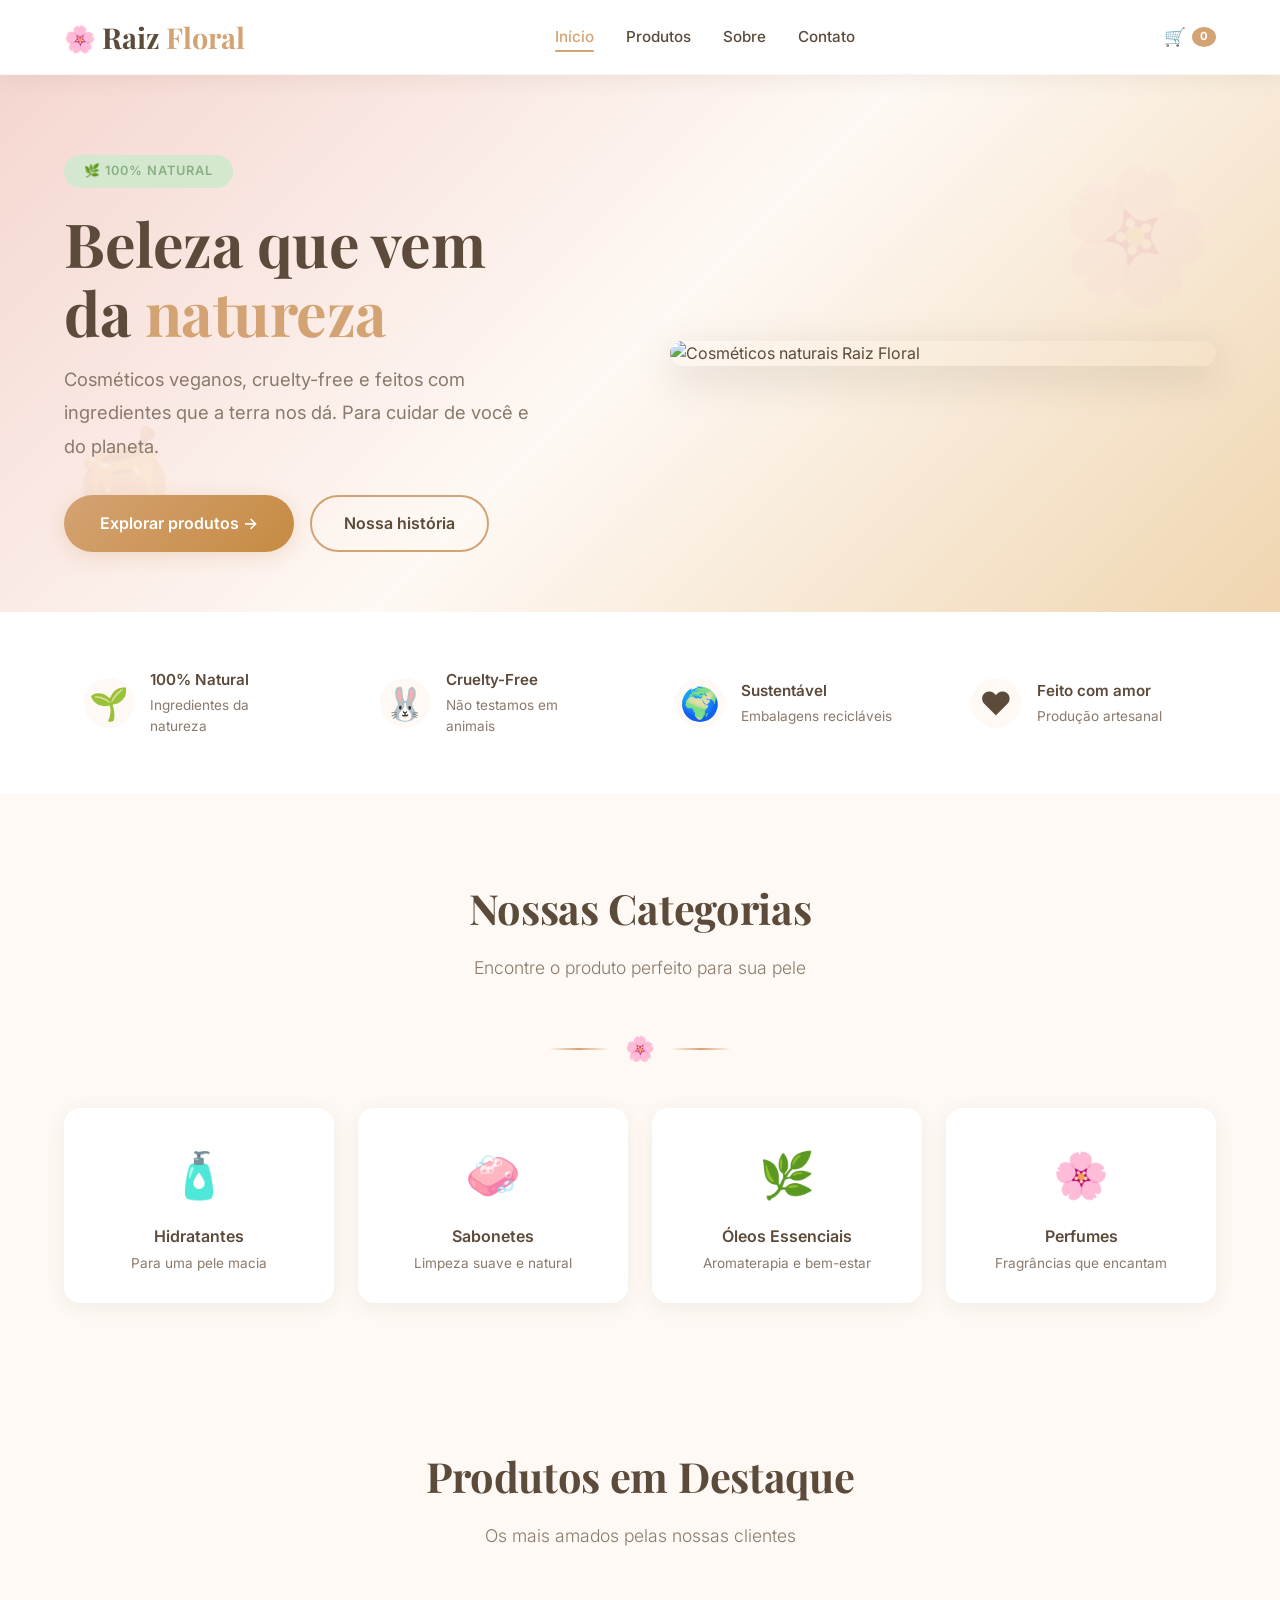
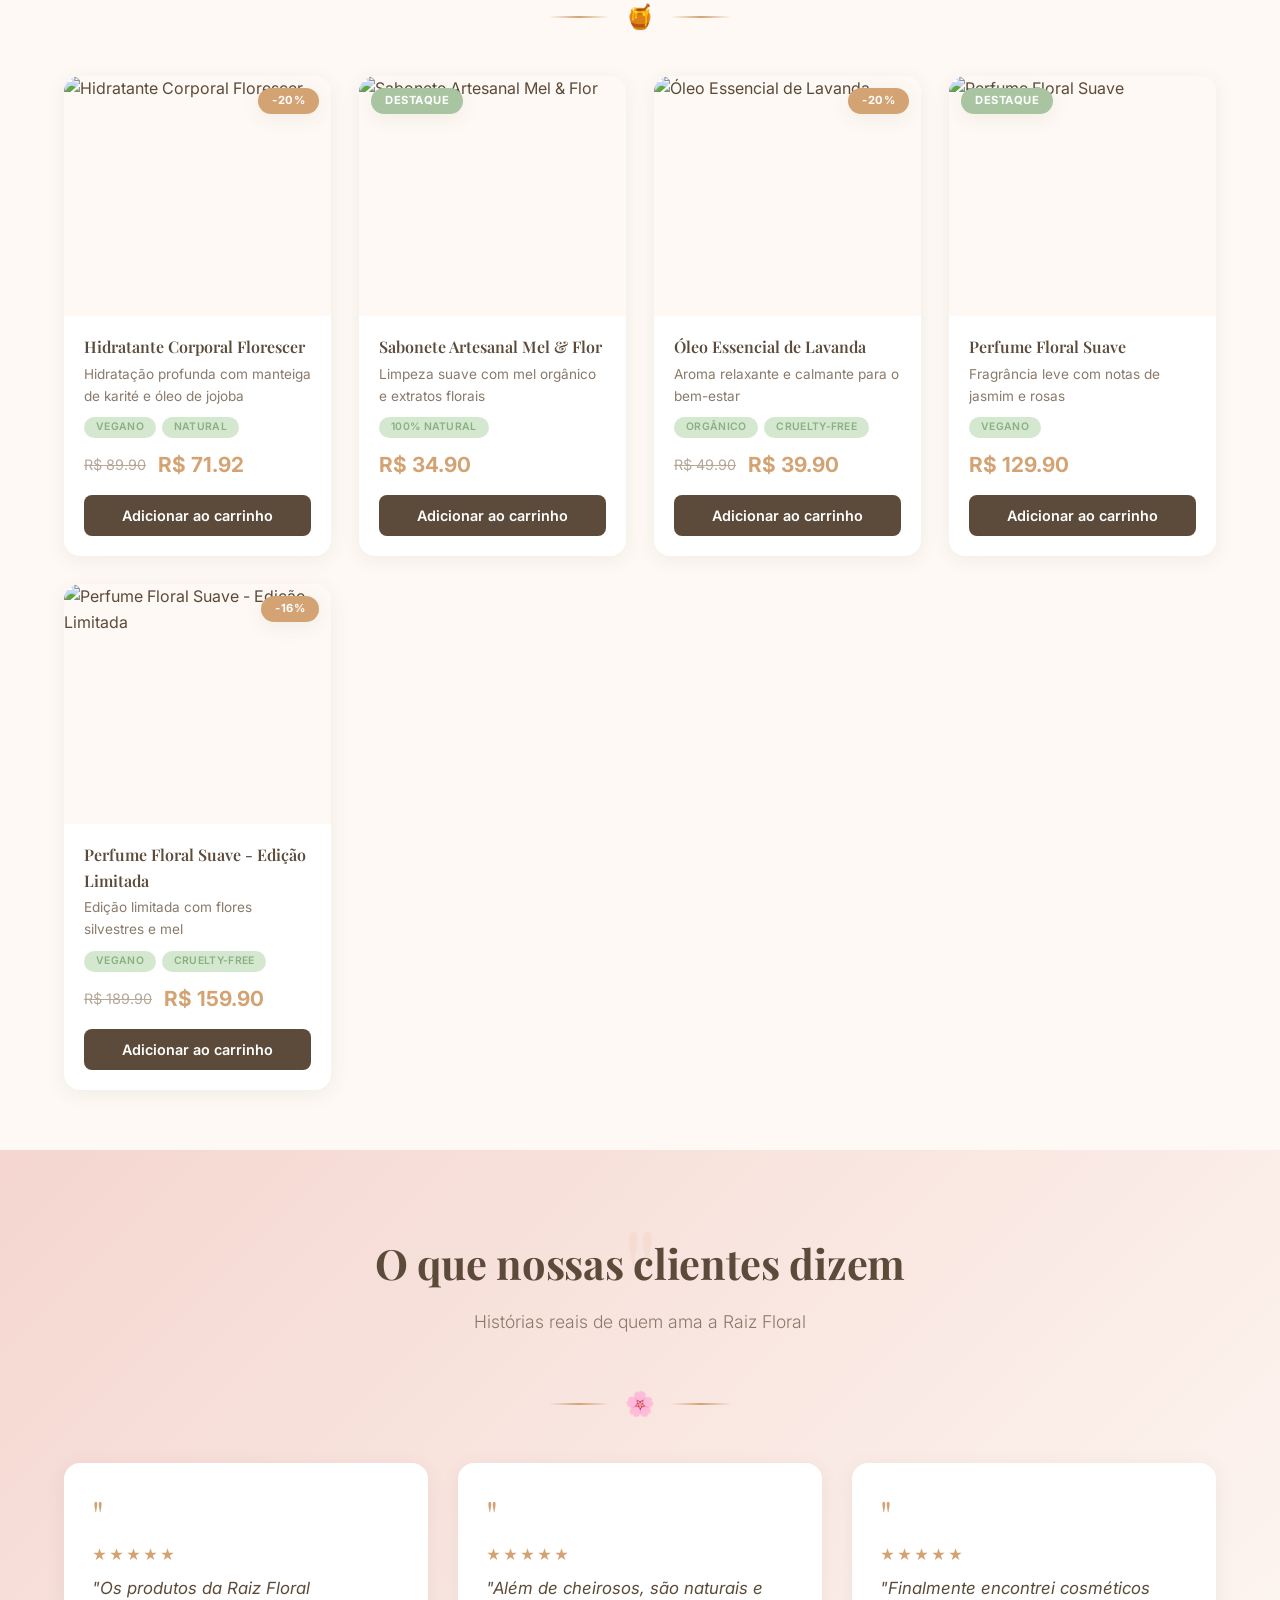
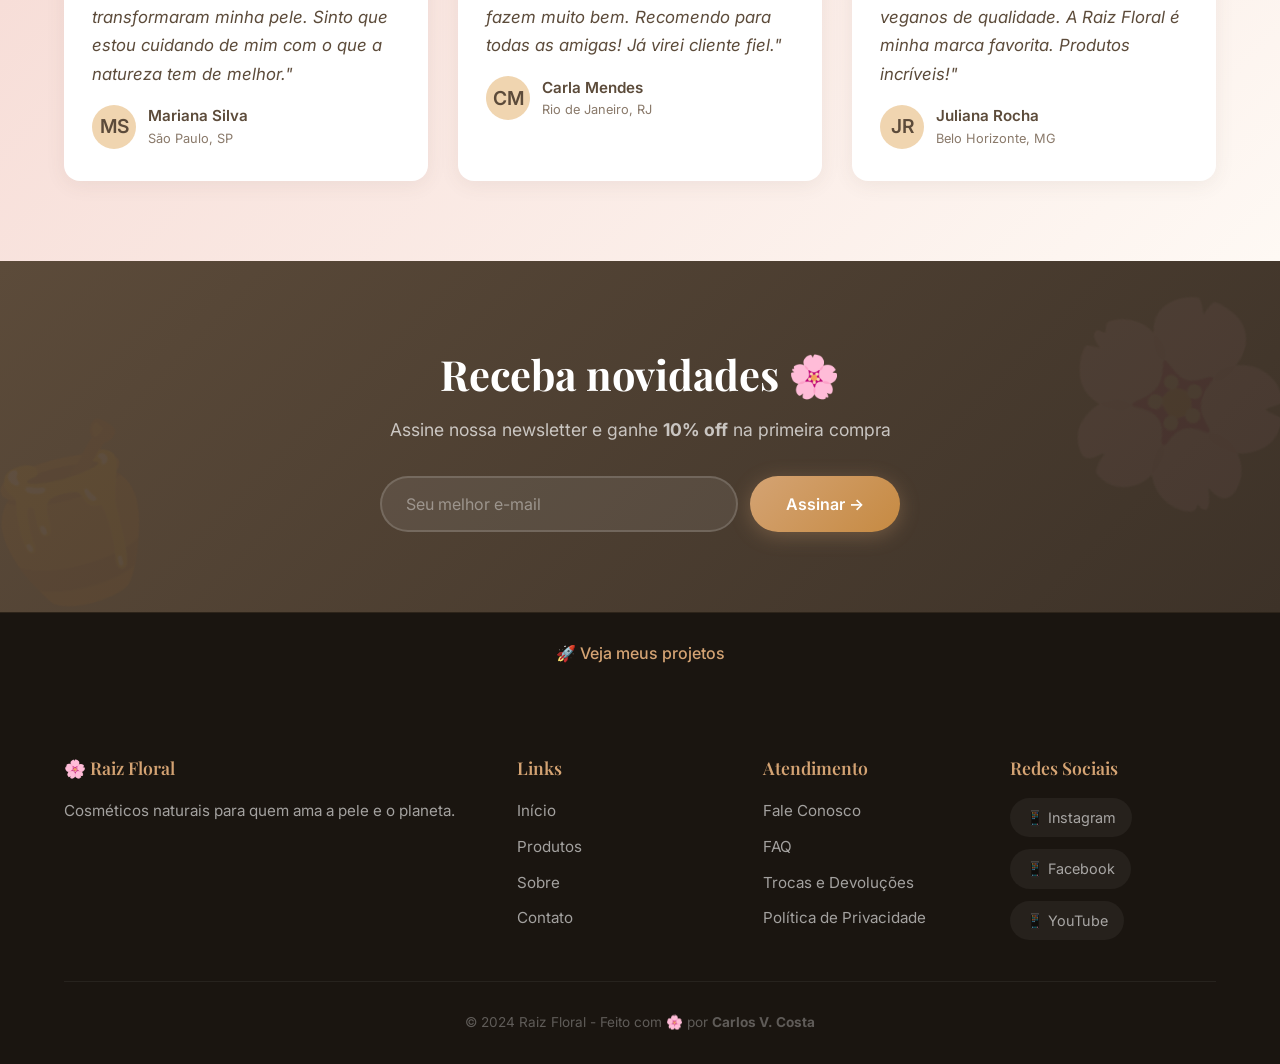
==== index.html @ a8104379 "Change product image URLs in index.html Updated image URLs for various products to point to new sour" ====
<!DOCTYPE html>
<html lang="pt-BR">
<head>
    <meta charset="UTF-8">
    <meta name="viewport" content="width=device-width, initial-scale=1.0">
    <title>Raiz Floral 🌸 | Cosméticos Naturais</title>
    
    <!-- Google Fonts -->
    <link href="https://fonts.googleapis.com/css2?family=Playfair+Display:wght@400;600;700&family=Inter:wght@300;400;500;600;700&display=swap" rel="stylesheet">
    
    <!-- CSS Principal -->
    <link rel="stylesheet" href="style.css">
</head>
<body>

    <!-- ============================================================
    CABEÇALHO
    ============================================================ -->
    <header class="cabecalho">
        <div class="container">
            <a href="index.html" class="logo">
                <span class="icone">🌸</span>
                <span class="texto-escuro">Raiz</span>
                <span class="texto">Floral</span>
            </a>

            <nav class="menu">
                <button class="menu-toggle" id="menuToggle" aria-label="Abrir menu">☰</button>
                <ul id="menuList">
                    <li><a href="index.html" class="ativo">Início</a></li>
                    <li><a href="produtos.html">Produtos</a></li>
                    <li><a href="sobre.html">Sobre</a></li>
                    <li><a href="contato.html">Contato</a></li>
                </ul>
            </nav>

            <div class="acoes-cabecalho">
                <a href="carrinho.html" class="link-carrinho">
                    🛒
                    <span class="contador-carrinho" id="contadorCarrinho">0</span>
                </a>
            </div>
        </div>
    </header>

    <!-- ============================================================
    HERO - BANNER PRINCIPAL
    ============================================================ -->
    <section class="hero">
        <div class="container">
            <div class="hero-conteudo">
                <span class="hero-tag">🌿 100% Natural</span>
                <h1>
                    Beleza que vem<br>
                    da <span class="destaque">natureza</span>
                </h1>
                <p>
                    Cosméticos veganos, cruelty-free e feitos com ingredientes
                    que a terra nos dá. Para cuidar de você e do planeta.
                </p>
                <div class="hero-botoes">
                    <a href="produtos.html" class="botao-primario">
                        Explorar produtos →
                    </a>
                    <a href="sobre.html" class="botao-secundario">
                        Nossa história
                    </a>
                </div>
            </div>
            <div class="hero-imagem">
                <img
                src="https://images.unsplash.com/photo-1602143407151-7111542de6e8?w=600&h=450&fit=crop&crop=center"
                alt="Cosméticos naturais Raiz Floral"
                loading="lazy"
                >
            </div>
        </div>
    </section>

    <!-- ============================================================
    SELOS DE QUALIDADE
    ============================================================ -->
    <section class="selos-qualidade">
        <div class="container">
            <div class="grade-selos">
                <div class="item-selo">
                    <div class="icone">🌱</div>
                    <div class="info">
                        <h4>100% Natural</h4>
                        <p>Ingredientes da natureza</p>
                    </div>
                </div>
                <div class="item-selo">
                    <div class="icone">🐰</div>
                    <div class="info">
                        <h4>Cruelty-Free</h4>
                        <p>Não testamos em animais</p>
                    </div>
                </div>
                <div class="item-selo">
                    <div class="icone">🌍</div>
                    <div class="info">
                        <h4>Sustentável</h4>
                        <p>Embalagens recicláveis</p>
                    </div>
                </div>
                <div class="item-selo">
                    <div class="icone">❤️</div>
                    <div class="info">
                        <h4>Feito com amor</h4>
                        <p>Produção artesanal</p>
                    </div>
                </div>
            </div>
        </div>
    </section>

    <!-- ============================================================
    CATEGORIAS
    ============================================================ -->
    <section class="categorias">
        <div class="container">
            <h2>Nossas Categorias</h2>
            <p class="subtitulo-secao">
                Encontre o produto perfeito para sua pele
            </p>
            <div class="linha-decorativa">
                <span class="flor">🌸</span>
            </div>

            <div class="grade-categorias">
                <div class="card-categoria">
                    <span class="icone">🧴</span>
                    <h3>Hidratantes</h3>
                    <p>Para uma pele macia</p>
                </div>
                <div class="card-categoria">
                    <span class="icone">🧼</span>
                    <h3>Sabonetes</h3>
                    <p>Limpeza suave e natural</p>
                </div>
                <div class="card-categoria">
                    <span class="icone">🌿</span>
                    <h3>Óleos Essenciais</h3>
                    <p>Aromaterapia e bem-estar</p>
                </div>
                <div class="card-categoria">
                    <span class="icone">🌸</span>
                    <h3>Perfumes</h3>
                    <p>Fragrâncias que encantam</p>
                </div>
            </div>
        </div>
    </section>

    <!-- ============================================================
    PRODUTOS EM DESTAQUE
    ============================================================ -->
    <section class="destaques">
        <div class="container">
            <h2>Produtos em Destaque</h2>
            <p class="subtitulo-secao">
                Os mais amados pelas nossas clientes
            </p>
            <div class="linha-decorativa">
                <span class="flor">🍯</span>
            </div>

            <div class="grade-produtos" id="produtosDestaque">
                <!-- Produtos serão inseridos pelo JavaScript -->
            </div>
        </div>
    </section>

    <!-- ============================================================
    DEPOIMENTOS
    ============================================================ -->
    <section class="depoimentos">
        <div class="container">
            <h2>O que nossas clientes dizem</h2>
            <p class="subtitulo-secao">
                Histórias reais de quem ama a Raiz Floral
            </p>
            <div class="linha-decorativa">
                <span class="flor">🌸</span>
            </div>

            <div class="grade-depoimentos">
                <div class="card-depoimento">
                    <span class="aspas">"</span>
                    <div class="estrelas">★★★★★</div>
                    <p>
                        "Os produtos da Raiz Floral transformaram minha pele.
                        Sinto que estou cuidando de mim com o que a natureza
                        tem de melhor."
                    </p>
                    <div class="cliente">
                        <div class="avatar">MS</div>
                        <div>
                            <div class="nome">Mariana Silva</div>
                            <div class="cidade">São Paulo, SP</div>
                        </div>
                    </div>
                </div>

                <div class="card-depoimento">
                    <span class="aspas">"</span>
                    <div class="estrelas">★★★★★</div>
                    <p>
                        "Além de cheirosos, são naturais e fazem muito bem.
                        Recomendo para todas as amigas! Já virei cliente fiel."
                    </p>
                    <div class="cliente">
                        <div class="avatar">CM</div>
                        <div>
                            <div class="nome">Carla Mendes</div>
                            <div class="cidade">Rio de Janeiro, RJ</div>
                        </div>
                    </div>
                </div>

                <div class="card-depoimento">
                    <span class="aspas">"</span>
                    <div class="estrelas">★★★★★</div>
                    <p>
                        "Finalmente encontrei cosméticos veganos de qualidade.
                        A Raiz Floral é minha marca favorita. Produtos incríveis!"
                    </p>
                    <div class="cliente">
                        <div class="avatar">JR</div>
                        <div>
                            <div class="nome">Juliana Rocha</div>
                            <div class="cidade">Belo Horizonte, MG</div>
                        </div>
                    </div>
                </div>
            </div>
        </div>
    </section>

    <!-- ============================================================
    NEWSLETTER
    ============================================================ -->
    <section class="newsletter">
        <div class="container">
            <h2>Receba novidades 🌸</h2>
            <p>
                Assine nossa newsletter e ganhe <strong>10% off</strong> na primeira compra
            </p>
            <form class="form-newsletter" id="formNewsletter">
                <input
                type="email"
                placeholder="Seu melhor e-mail"
                required
                id="emailNewsletter"
                >
                <button type="submit" class="botao-primario">
                    Assinar →
                </button>
            </form>
        </div>
    </section>

    <!-- ============================================================
    🚀 VEJA MEUS PROJETOS
    ============================================================ -->
    <div class="voltar-portfolio">
        <div class="container">
            <a href="https://carlos-v-costa.github.io/meuportifolio/" class="botao-voltar">
                🚀 Veja meus projetos
            </a>
        </div>
    </div>

    <!-- ============================================================
    RODAPÉ
    ============================================================ -->
    <footer class="rodape">
        <div class="container">
            <div class="grade-rodape">
                <div class="coluna-rodape">
                    <h4>🌸 Raiz Floral</h4>
                    <p>Cosméticos naturais para quem ama a pele e o planeta.</p>
                </div>
                <div class="coluna-rodape">
                    <h4>Links</h4>
                    <ul>
                        <li><a href="index.html">Início</a></li>
                        <li><a href="produtos.html">Produtos</a></li>
                        <li><a href="sobre.html">Sobre</a></li>
                        <li><a href="contato.html">Contato</a></li>
                    </ul>
                </div>
                <div class="coluna-rodape">
                    <h4>Atendimento</h4>
                    <ul>
                        <li><a href="#">Fale Conosco</a></li>
                        <li><a href="#">FAQ</a></li>
                        <li><a href="#">Trocas e Devoluções</a></li>
                        <li><a href="#">Política de Privacidade</a></li>
                    </ul>
                </div>
                <div class="coluna-rodape">
                    <h4>Redes Sociais</h4>
                    <div class="redes-sociais">
                        <a href="#">📱 Instagram</a>
                        <a href="#">📱 Facebook</a>
                        <a href="#">📱 YouTube</a>
                    </div>
                </div>
            </div>
            <div class="rodape-inferior">
                <p>
                    © 2024 Raiz Floral - Feito com
                    <span class="coracao">🌸</span> por
                    <strong>Carlos V. Costa</strong>
                </p>
            </div>
        </div>
    </footer>

    <!-- ============================================================
    SCRIPTS
    ============================================================ -->
    <script>
        // ============================================================
        // PRODUTOS - Catálogo COMPLETO (23 produtos)
        // ============================================================
        const produtos = [
            // ===== HIDRATANTES (7) =====
            {
                id: 1,
                nome: "Hidratante Corporal Florescer",
                descricao: "Hidratação profunda com manteiga de karité e óleo de jojoba",
                preco: 89.90,
                precoPromocional: 71.92,
                imagem: "https://images.unsplash.com/photo-1556228724-db3f7a0a0aae?w=300&h=300&fit=crop&crop=center",
                selos: ["Vegano", "Natural"],
                categoria: "hidratantes",
                destaque: true
            },
            {
                id: 2,
                nome: "Hidratante Corporal Coco & Baunilha",
                descricao: "Hidratação profunda com óleo de coco e essência de baunilha",
                preco: 89.90,
                precoPromocional: null,
                imagem: "https://images.unsplash.com/photo-1602143407151-7111542de6e8?w=300&h=300&fit=crop&crop=center",
                selos: ["Vegano", "Natural", "Cruelty-Free"],
                categoria: "hidratantes",
                destaque: false
            },
            {
                id: 3,
                nome: "Hidratante Facial Ácido Hialurônico",
                descricao: "Hidratação intensa com ácido hialurônico e vitamina E",
                preco: 109.90,
                precoPromocional: 87.92,
                imagem: "https://images.unsplash.com/photo-1617897903246-719242758050?w=300&h=300&fit=crop&crop=center",
                selos: ["Vegano", "Cruelty-Free"],
                categoria: "hidratantes",
                destaque: false
            },
            {
                id: 4,
                nome: "Hidratante Noturno Calmante",
                descricao: "Hidratação enquanto você dorme com camomila e aloe vera",
                preco: 94.90,
                precoPromocional: null,
                imagem: "https://images.unsplash.com/photo-1612817288484-6b91606f7d1f?w=300&h=300&fit=crop&crop=center",
                selos: ["100% Natural", "Vegano"],
                categoria: "hidratantes",
                destaque: false
            },
            {
                id: 5,
                nome: "Hidratante Corporal Manteiga de Karité",
                descricao: "Manteiga de karité pura para pele extremamente seca",
                preco: 99.90,
                precoPromocional: 79.90,
                imagem: "https://images.unsplash.com/photo-1556228453-efd6c1ff04f6?w=300&h=300&fit=crop&crop=center",
                selos: ["Natural", "Cruelty-Free"],
                categoria: "hidratantes",
                destaque: false
            },
            {
                id: 6,
                nome: "Hidratante Facial Revitalizante",
                descricao: "Hidratação leve com ácido hialurônico e vitamina C",
                preco: 79.90,
                precoPromocional: 63.92,
                imagem: "https://images.unsplash.com/photo-1617897903246-719242758050?w=300&h=300&fit=crop&crop=center",
                selos: ["Vegano", "Cruelty-Free"],
                categoria: "hidratantes",
                destaque: false
            },
            {
                id: 7,
                nome: "Hidratante Corporal Óleo de Amêndoas",
                descricao: "Hidratação nutritiva com óleo de amêndoas doces",
                preco: 84.90,
                precoPromocional: null,
                imagem: "https://images.unsplash.com/photo-1556228453-efd6c1ff04f6?w=300&h=300&fit=crop&crop=center",
                selos: ["100% Natural", "Vegano"],
                categoria: "hidratantes",
                destaque: false
            },

            // ===== SABONETES (7) =====
            {
                id: 8,
                nome: "Sabonete Artesanal Mel & Flor",
                descricao: "Limpeza suave com mel orgânico e extratos florais",
                preco: 34.90,
                precoPromocional: null,
                imagem: "https://images.unsplash.com/photo-1600857544200-b2f666a9a2ed?w=300&h=300&fit=crop&crop=center",
                selos: ["100% Natural"],
                categoria: "sabonetes",
                destaque: true
            },
            {
                id: 9,
                nome: "Sabonete Artesanal de Lavanda",
                descricao: "Sabonete relaxante com óleo essencial de lavanda",
                preco: 39.90,
                precoPromocional: null,
                imagem: "https://images.unsplash.com/photo-1601612628452-3b430f1b83af?w=300&h=300&fit=crop&crop=center",
                selos: ["100% Natural", "Vegano"],
                categoria: "sabonetes",
                destaque: false
            },
            {
                id: 10,
                nome: "Sabonete Esfoliante de Café",
                descricao: "Esfoliação suave com grãos de café e óleo de coco",
                preco: 39.90,
                precoPromocional: null,
                imagem: "https://images.unsplash.com/photo-1600857544200-b2f666a9a2ed?w=300&h=300&fit=crop&crop=center",
                selos: ["100% Natural"],
                categoria: "sabonetes",
                destaque: false
            },
            {
                id: 11,
                nome: "Sabonete Esfoliante de Aveia e Mel",
                descricao: "Esfoliação suave com aveia e mel hidratante",
                preco: 44.90,
                precoPromocional: 35.90,
                imagem: "https://images.unsplash.com/photo-1600857544200-b2f666a9a2ed?w=300&h=300&fit=crop&crop=center",
                selos: ["Natural", "Cruelty-Free"],
                categoria: "sabonetes",
                destaque: false
            },
            {
                id: 12,
                nome: "Sabonete Líquido de Camomila",
                descricao: "Limpeza suave com camomila para peles sensíveis",
                preco: 49.90,
                precoPromocional: null,
                imagem: "https://images.unsplash.com/photo-1600857544200-b2f666a9a2ed?w=300&h=300&fit=crop&crop=center",
                selos: ["100% Natural", "Vegano"],
                categoria: "sabonetes",
                destaque: false
            },
            {
                id: 13,
                nome: "Sabonete de Argila Rosa",
                descricao: "Sabonete purificante com argila rosa e óleos essenciais",
                preco: 49.90,
                precoPromocional: 39.90,
                imagem: "https://images.unsplash.com/photo-1600857544200-b2f666a9a2ed?w=300&h=300&fit=crop&crop=center",
                selos: ["Vegano", "Cruelty-Free"],
                categoria: "sabonetes",
                destaque: false
            },
            {
                id: 14,
                nome: "Sabonete Artesanal de Alecrim",
                descricao: "Sabonete revigorante com óleo essencial de alecrim",
                preco: 37.90,
                precoPromocional: null,
                imagem: "https://images.unsplash.com/photo-1600857544200-b2f666a9a2ed?w=300&h=300&fit=crop&crop=center",
                selos: ["100% Natural", "Vegano"],
                categoria: "sabonetes",
                destaque: false
            },

            // ===== ÓLEOS ESSENCIAIS (5) =====
            {
                id: 15,
                nome: "Óleo Essencial de Lavanda",
                descricao: "Aroma relaxante e calmante para o bem-estar",
                preco: 49.90,
                precoPromocional: 39.90,
                imagem: "https://images.unsplash.com/photo-1556228724-db3f7a0a0aae?w=300&h=300&fit=crop&crop=center",
                selos: ["Orgânico", "Cruelty-Free"],
                categoria: "oleos",
                destaque: true
            },
            {
                id: 16,
                nome: "Óleo Essencial de Laranja Doce",
                descricao: "Aroma cítrico revigorante e energizante",
                preco: 45.90,
                precoPromocional: 35.90,
                imagem: "https://images.unsplash.com/photo-1583847268964-b28dc8f51f92?w=300&h=300&fit=crop&crop=center",
                selos: ["Orgânico", "Natural"],
                categoria: "oleos",
                destaque: false
            },
            {
                id: 17,
                nome: "Óleo Essencial de Eucalipto",
                descricao: "Aroma refrescante e descongestionante",
                preco: 59.90,
                precoPromocional: 47.90,
                imagem: "https://images.unsplash.com/photo-1583847268964-b28dc8f51f92?w=300&h=300&fit=crop&crop=center",
                selos: ["Orgânico", "100% Natural"],
                categoria: "oleos",
                destaque: false
            },
            {
                id: 18,
                nome: "Óleo Essencial de Tea Tree",
                descricao: "Antisséptico e purificante para a pele",
                preco: 69.90,
                precoPromocional: 55.90,
                imagem: "https://images.unsplash.com/photo-1556228724-db3f7a0a0aae?w=300&h=300&fit=crop&crop=center",
                selos: ["Orgânico", "Cruelty-Free"],
                categoria: "oleos",
                destaque: false
            },
            {
                id: 19,
                nome: "Óleo Essencial de Ylang Ylang",
                descricao: "Aroma floral e relaxante para o bem-estar",
                preco: 79.90,
                precoPromocional: null,
                imagem: "https://images.unsplash.com/photo-1556228724-db3f7a0a0aae?w=300&h=300&fit=crop&crop=center",
                selos: ["Natural", "Vegano"],
                categoria: "oleos",
                destaque: false
            },

            // ===== PERFUMES (4) =====
            {
                id: 20,
                nome: "Perfume Floral Suave",
                descricao: "Fragrância leve com notas de jasmim e rosas",
                preco: 129.90,
                precoPromocional: null,
                imagem: "https://images.unsplash.com/photo-1585386959984-4158b9b21e2d?w=300&h=300&fit=crop&crop=center",
                selos: ["Vegano"],
                categoria: "perfumes",
                destaque: true
            },
            {
                id: 21,
                nome: "Perfume Rosa & Jasmim",
                descricao: "Fragrância floral romântica com rosas e jasmim",
                preco: 159.90,
                precoPromocional: 129.90,
                imagem: "https://images.unsplash.com/photo-1594035910387-fea47794261f?w=300&h=300&fit=crop&crop=center",
                selos: ["Vegano", "Cruelty-Free"],
                categoria: "perfumes",
                destaque: false
            },
            {
                id: 22,
                nome: "Perfume Cítrico Fresco",
                descricao: "Fragrância leve com notas de laranja e limão",
                preco: 139.90,
                precoPromocional: null,
                imagem: "https://images.unsplash.com/photo-1594035910387-fea47794261f?w=300&h=300&fit=crop&crop=center",
                selos: ["Natural", "Vegano"],
                categoria: "perfumes",
                destaque: false
            },
            {
                id: 23,
                nome: "Perfume Floral Suave - Edição Limitada",
                descricao: "Edição limitada com flores silvestres e mel",
                preco: 189.90,
                precoPromocional: 159.90,
                imagem: "https://images.unsplash.com/photo-1585386959984-4158b9b21e2d?w=300&h=300&fit=crop&crop=center",
                selos: ["Vegano", "Cruelty-Free"],
                categoria: "perfumes",
                destaque: true
            }
        ];

        // Expor para o script.js global
        window.listaProdutos = produtos;

        // ============================================================
        // FILTRAR PRODUTOS EM DESTAQUE (para a página inicial)
        // ============================================================
        const produtosDestaque = produtos.filter(p => p.destaque === true);

        // ============================================================
        // RENDERIZAR PRODUTOS EM DESTAQUE
        // ============================================================
        function renderizarProdutos() {
            const container = document.getElementById('produtosDestaque');
            if (!container) return;

            container.innerHTML = '';

            produtosDestaque.forEach(produto => {
                const temPromocao = produto.precoPromocional && produto.precoPromocional < produto.preco;
                const desconto = temPromocao ?
                    Math.round((1 - produto.precoPromocional / produto.preco) * 100) :
                    0;

                const card = document.createElement('div');
                card.className = 'card-produto';
                card.innerHTML = `
                        <div class="imagem">
                            <img src="${produto.imagem}" alt="${produto.nome}" loading="lazy">
                            ${temPromocao ? `<span class="selo-oferta">-${desconto}%</span>` : ''}
                            ${produto.destaque && !temPromocao ? `<span class="selo-novo">Destaque</span>` : ''}
                        </div>
                        <div class="info">
                            <h3>${produto.nome}</h3>
                            <p class="descricao">${produto.descricao}</p>
                            <div class="selos">
                                ${produto.selos.map(selo =>
                                    `<span class="selo">${selo}</span>`
                                ).join('')}
                            </div>
                            <div class="preco-area">
                                ${temPromocao ? `
                                    <span class="preco-antigo">R$ ${produto.preco.toFixed(2)}</span>
                                    <span class="preco-atual">R$ ${produto.precoPromocional.toFixed(2)}</span>
                                ` : `
                                    <span class="preco-atual">R$ ${produto.preco.toFixed(2)}</span>
                                `}
                            </div>
                            <button class="btn-comprar" data-id="${produto.id}">
                                Adicionar ao carrinho
                            </button>
                        </div>
                    `;

                container.appendChild(card);
            });

            // Adicionar eventos aos botões
            document.querySelectorAll('.btn-comprar').forEach(btn => {
                btn.addEventListener('click', function(e) {
                    e.stopPropagation();
                    const id = parseInt(this.dataset.id);
                    adicionarAoCarrinho(id);
                });
            });
        }

        // ============================================================
        // NEWSLETTER
        // ============================================================
        function initNewsletter() {
            const form = document.getElementById('formNewsletter');
            if (form) {
                form.addEventListener('submit', function(e) {
                    e.preventDefault();
                    const email = document.getElementById('emailNewsletter');
                    if (email && email.value) {
                        alert('🌸 Obrigado por assinar nossa newsletter!\nVocê receberá 10% off na primeira compra.');
                        email.value = '';
                    }
                });
            }
        }

        // ============================================================
        // INICIALIZAR
        // ============================================================
        document.addEventListener('DOMContentLoaded', function() {
            renderizarProdutos();
            initNewsletter();
        });
    </script>

    <!-- Carregar scripts globais -->
    <script src="script.js"></script>

</body>
</html>
---- style.css ----
/* ============================================================
   RESET E BASE
   ============================================================ */
* {
    margin: 0;
    padding: 0;
    box-sizing: border-box;
}

html {
    scroll-behavior: smooth;
}

body {
    font-family: 'Inter', sans-serif;
    background: #FEF9F4;
    color: #5C4B3A;
    line-height: 1.6;
    -webkit-font-smoothing: antialiased;
    -moz-osx-font-smoothing: grayscale;
    overflow-x: hidden;
}

img {
    max-width: 100%;
    display: block;
}

a {
    text-decoration: none;
    color: inherit;
}

ul {
    list-style: none;
}

/* ============================================================
   VARIÁVEIS
   ============================================================ */
:root {
    --dourado: #D4A373;
    --dourado-claro: #F0D5B0;
    --dourado-escuro: #C68A42;
    --rosa: #F5D6D0;
    --rosa-claro: #FEF9F4;
    --rosa-escuro: #E8C4B8;
    --verde: #A8C4A0;
    --verde-claro: #D4E8D0;
    --verde-escuro: #8AAF82;
    --marrom: #5C4B3A;
    --marrom-claro: #7A6652;
    --cinza: #8A7A6B;
    --cinza-claro: #B5A898;
    --branco: #FFFFFF;
    --preto: #1A1510;
    --vermelho: #E74C3C;

    --sombra-suave: 0 4px 20px rgba(92, 75, 58, 0.08);
    --sombra-media: 0 8px 30px rgba(92, 75, 58, 0.12);
    --sombra-forte: 0 12px 40px rgba(92, 75, 58, 0.18);
    --sombra-dourada: 0 4px 20px rgba(212, 163, 115, 0.3);

    --borda-pequena: 8px;
    --borda-media: 16px;
    --borda-grande: 24px;
    --borda-arredondada: 50px;

    --transicao: all 0.3s cubic-bezier(0.4, 0, 0.2, 1);
    --transicao-lenta: all 0.6s cubic-bezier(0.4, 0, 0.2, 1);

    --gradiente-dourado: linear-gradient(135deg, #D4A373, #C68A42);
    --gradiente-rosa: linear-gradient(135deg, #F5D6D0, #FEF9F4);
    --gradiente-verde: linear-gradient(135deg, #A8C4A0, #D4E8D0);
    --gradiente-hero: linear-gradient(135deg, #F5D6D0 0%, #FEF9F4 50%, #F0D5B0 100%);
}

/* ============================================================
   CONTAINER
   ============================================================ */
.container {
    max-width: 1200px;
    margin: 0 auto;
    padding: 0 24px;
}

/* ============================================================
   TIPOGRAFIA
   ============================================================ */
h1, h2, h3, h4 {
    font-family: 'Playfair Display', serif;
    color: var(--marrom);
}

h1 {
    font-size: 3.8rem;
    font-weight: 700;
    line-height: 1.15;
    letter-spacing: -0.5px;
}

h2 {
    font-size: 2.6rem;
    font-weight: 700;
    text-align: center;
    margin-bottom: 12px;
    letter-spacing: -0.3px;
}

h3 {
    font-size: 1.3rem;
    font-weight: 600;
}

h4 {
    font-size: 1.1rem;
    font-weight: 600;
}

.subtitulo-secao {
    font-family: 'Inter', sans-serif;
    font-size: 1.1rem;
    font-weight: 300;
    color: var(--cinza);
    text-align: center;
    margin-bottom: 48px;
}

.texto-corpo {
    font-family: 'Inter', sans-serif;
    font-size: 1rem;
    font-weight: 400;
    color: var(--marrom);
    line-height: 1.8;
}

.texto-claro {
    color: var(--cinza);
    font-weight: 300;
}

.destaque-dourado {
    color: var(--dourado);
    font-weight: 600;
}

/* ============================================================
   BOTÕES
   ============================================================ */
.botao-primario {
    display: inline-flex;
    align-items: center;
    gap: 10px;
    background: var(--gradiente-dourado);
    color: var(--branco);
    padding: 16px 36px;
    border-radius: var(--borda-arredondada);
    font-weight: 600;
    font-size: 1rem;
    border: none;
    cursor: pointer;
    transition: var(--transicao);
    box-shadow: var(--sombra-dourada);
    text-decoration: none;
    position: relative;
    overflow: hidden;
    font-family: 'Inter', sans-serif;
}

.botao-primario::after {
    content: '';
    position: absolute;
    top: 50%;
    left: 50%;
    width: 0;
    height: 0;
    background: rgba(255, 255, 255, 0.2);
    border-radius: 50%;
    transform: translate(-50%, -50%);
    transition: width 0.6s, height 0.6s;
}

.botao-primario:hover::after {
    width: 300px;
    height: 300px;
}

.botao-primario:hover {
    transform: translateY(-3px);
    box-shadow: 0 8px 30px rgba(212, 163, 115, 0.4);
}

.botao-primario:active {
    transform: translateY(0);
}

.botao-primario:disabled {
    opacity: 0.5;
    cursor: not-allowed;
    transform: none;
}

.botao-primario:disabled:hover {
    transform: none;
    box-shadow: var(--sombra-dourada);
}

.botao-secundario {
    display: inline-flex;
    align-items: center;
    gap: 10px;
    background: transparent;
    color: var(--marrom);
    padding: 14px 32px;
    border-radius: var(--borda-arredondada);
    border: 2px solid var(--dourado);
    font-weight: 600;
    font-size: 1rem;
    cursor: pointer;
    transition: var(--transicao);
    text-decoration: none;
    font-family: 'Inter', sans-serif;
}

.botao-secundario:hover {
    background: var(--dourado);
    color: var(--branco);
    transform: translateY(-3px);
    box-shadow: var(--sombra-dourada);
}

.botao-voltar {
    display: inline-flex;
    align-items: center;
    gap: 8px;
    color: var(--dourado);
    font-weight: 600;
    text-decoration: none;
    transition: var(--transicao);
    padding: 8px 16px;
    border-radius: var(--borda-arredondada);
}

.botao-voltar:hover {
    color: var(--dourado-escuro);
    transform: translateX(-5px);
    background: rgba(212, 163, 115, 0.1);
}

/* ============================================================
   LINHA DECORATIVA
   ============================================================ */
.linha-decorativa {
    display: flex;
    align-items: center;
    justify-content: center;
    gap: 16px;
    margin: 16px auto 40px;
}

.linha-decorativa::before,
.linha-decorativa::after {
    content: '';
    width: 60px;
    height: 2px;
    background: linear-gradient(90deg, transparent, var(--dourado), transparent);
}

.linha-decorativa .flor {
    font-size: 1.5rem;
    color: var(--dourado);
}

/* ============================================================
   ANIMAÇÕES
   ============================================================ */
@keyframes fadeInUp {
    from {
        opacity: 0;
        transform: translateY(40px);
    }
    to {
        opacity: 1;
        transform: translateY(0);
    }
}

@keyframes fadeIn {
    from {
        opacity: 0;
    }
    to {
        opacity: 1;
    }
}

@keyframes pulse {
    0%, 100% {
        transform: scale(1);
    }
    50% {
        transform: scale(1.05);
    }
}

@keyframes float {
    0%, 100% {
        transform: translateY(0);
    }
    50% {
        transform: translateY(-10px);
    }
}

/* ============================================================
   CABEÇALHO
   ============================================================ */
.cabecalho {
    background: rgba(255, 255, 255, 0.92);
    backdrop-filter: blur(12px);
    -webkit-backdrop-filter: blur(12px);
    box-shadow: var(--sombra-suave);
    padding: 14px 0;
    position: sticky;
    top: 0;
    z-index: 1000;
    border-bottom: 1px solid rgba(212, 163, 115, 0.1);
}

.cabecalho .container {
    display: flex;
    justify-content: space-between;
    align-items: center;
}

.logo {
    font-family: 'Playfair Display', serif;
    font-size: 1.8rem;
    font-weight: 700;
    display: flex;
    align-items: center;
    gap: 6px;
}

.logo .icone {
    font-size: 1.6rem;
}

.logo .texto {
    color: var(--dourado);
}

.logo .texto-escuro {
    color: var(--marrom);
}

/* Menu */
.menu {
    display: flex;
    align-items: center;
}

.menu ul {
    display: flex;
    gap: 32px;
}

.menu ul li a {
    color: var(--marrom);
    font-weight: 500;
    font-size: 0.95rem;
    transition: var(--transicao);
    position: relative;
    padding: 4px 0;
}

.menu ul li a::after {
    content: '';
    position: absolute;
    bottom: -2px;
    left: 0;
    width: 0;
    height: 2px;
    background: var(--dourado);
    transition: var(--transicao);
    border-radius: 2px;
}

.menu ul li a:hover {
    color: var(--dourado);
}

.menu ul li a:hover::after {
    width: 100%;
}

.menu ul li a.ativo {
    color: var(--dourado);
}

.menu ul li a.ativo::after {
    width: 100%;
}

/* Ações do cabeçalho */
.acoes-cabecalho {
    display: flex;
    align-items: center;
    gap: 20px;
}

.link-carrinho {
    display: flex;
    align-items: center;
    gap: 6px;
    font-weight: 600;
    color: var(--marrom);
    transition: var(--transicao);
    font-size: 1.1rem;
}

.link-carrinho:hover {
    color: var(--dourado);
}

.contador-carrinho {
    background: var(--dourado);
    color: var(--branco);
    font-size: 0.7rem;
    font-weight: 700;
    padding: 1px 8px;
    border-radius: 50%;
    min-width: 20px;
    text-align: center;
    transition: var(--transicao);
}

.link-carrinho:hover .contador-carrinho {
    background: var(--dourado-escuro);
    transform: scale(1.1);
}

/* Menu Mobile - Toggle */
.menu-toggle {
    display: none;
    background: none;
    border: none;
    font-size: 1.8rem;
    cursor: pointer;
    color: var(--marrom);
    padding: 4px;
    transition: var(--transicao);
}

.menu-toggle:hover {
    color: var(--dourado);
}

/* ============================================================
   BANNER HERO
   ============================================================ */
.hero {
    padding: 80px 0 60px;
    background: var(--gradiente-hero);
    position: relative;
    overflow: hidden;
}

.hero::before {
    content: '🌸';
    position: absolute;
    top: 10%;
    right: 5%;
    font-size: 8rem;
    opacity: 0.08;
    transform: rotate(15deg);
}

.hero::after {
    content: '🍯';
    position: absolute;
    bottom: 10%;
    left: 5%;
    font-size: 6rem;
    opacity: 0.06;
    transform: rotate(-10deg);
}

.hero .container {
    display: grid;
    grid-template-columns: 1fr 1fr;
    gap: 60px;
    align-items: center;
    position: relative;
    z-index: 1;
}

.hero-conteudo {
    animation: fadeInUp 0.8s ease forwards;
}

.hero-tag {
    display: inline-block;
    background: var(--verde-claro);
    color: var(--verde-escuro);
    padding: 6px 20px;
    border-radius: var(--borda-arredondada);
    font-size: 0.8rem;
    font-weight: 600;
    text-transform: uppercase;
    letter-spacing: 1px;
    margin-bottom: 20px;
}

.hero-conteudo h1 {
    margin-bottom: 16px;
}

.hero-conteudo h1 .destaque {
    color: var(--dourado);
}

.hero-conteudo p {
    font-size: 1.15rem;
    color: var(--cinza);
    margin-bottom: 32px;
    max-width: 90%;
    line-height: 1.8;
}

.hero-botoes {
    display: flex;
    gap: 16px;
    flex-wrap: wrap;
}

.hero-imagem {
    animation: fadeInUp 0.8s ease 0.2s forwards;
    opacity: 0;
}

.hero-imagem img {
    width: 100%;
    border-radius: var(--borda-grande);
    box-shadow: var(--sombra-forte);
    transition: var(--transicao-lenta);
}

.hero-imagem:hover img {
    transform: scale(1.02) rotate(-1deg);
}

/* ============================================================
   BANNER DAS PÁGINAS INTERNAS
   ============================================================ */
.banner-pagina {
    padding: 60px 0 40px;
    background: var(--gradiente-hero);
    text-align: center;
    position: relative;
    overflow: hidden;
}

.banner-pagina::before {
    position: absolute;
    top: 10%;
    right: 10%;
    font-size: 6rem;
    opacity: 0.06;
    transform: rotate(15deg);
}

.banner-pagina::after {
    position: absolute;
    bottom: 10%;
    left: 10%;
    font-size: 5rem;
    opacity: 0.06;
    transform: rotate(-10deg);
}

.banner-pagina h1 {
    position: relative;
    z-index: 1;
}

.banner-pagina p {
    color: var(--cinza);
    font-size: 1.1rem;
    position: relative;
    z-index: 1;
}

/* ============================================================
   SELOS DE QUALIDADE
   ============================================================ */
.selos-qualidade {
    padding: 40px 0;
    background: var(--branco);
    border-bottom: 1px solid rgba(212, 163, 115, 0.08);
}

.grade-selos {
    display: grid;
    grid-template-columns: repeat(4, 1fr);
    gap: 30px;
}

.item-selo {
    display: flex;
    align-items: center;
    gap: 16px;
    padding: 16px 20px;
    border-radius: var(--borda-media);
    transition: var(--transicao);
    cursor: default;
}

.item-selo:hover {
    background: var(--rosa-claro);
    transform: translateY(-4px);
}

.item-selo .icone {
    font-size: 2rem;
    flex-shrink: 0;
    width: 50px;
    height: 50px;
    display: flex;
    align-items: center;
    justify-content: center;
    background: var(--rosa-claro);
    border-radius: 50%;
    transition: var(--transicao);
}

.item-selo:hover .icone {
    background: var(--dourado-claro);
    transform: rotate(-5deg) scale(1.1);
}

.item-selo .info h4 {
    font-family: 'Inter', sans-serif;
    font-size: 0.95rem;
    font-weight: 600;
    margin-bottom: 2px;
}

.item-selo .info p {
    font-size: 0.85rem;
    color: var(--cinza);
}

/* ============================================================
   CATEGORIAS
   ============================================================ */
.categorias {
    padding: 80px 0 60px;
    background: var(--rosa-claro);
}

.grade-categorias {
    display: grid;
    grid-template-columns: repeat(4, 1fr);
    gap: 24px;
}

.card-categoria {
    background: var(--branco);
    padding: 32px 20px 28px;
    border-radius: var(--borda-media);
    text-align: center;
    box-shadow: var(--sombra-suave);
    transition: var(--transicao);
    cursor: pointer;
    position: relative;
    overflow: hidden;
}

.card-categoria::before {
    content: '';
    position: absolute;
    top: 0;
    left: 0;
    right: 0;
    height: 4px;
    background: var(--gradiente-dourado);
    transform: scaleX(0);
    transition: var(--transicao);
}

.card-categoria:hover::before {
    transform: scaleX(1);
}

.card-categoria:hover {
    transform: translateY(-8px);
    box-shadow: var(--sombra-media);
}

.card-categoria .icone {
    font-size: 2.8rem;
    display: block;
    margin-bottom: 12px;
    transition: var(--transicao);
}

.card-categoria:hover .icone {
    transform: scale(1.15) rotate(-5deg);
}

.card-categoria h3 {
    font-family: 'Inter', sans-serif;
    font-size: 1rem;
    font-weight: 600;
    margin-bottom: 4px;
}

.card-categoria p {
    font-size: 0.85rem;
    color: var(--cinza);
}

/* ============================================================
   PRODUTOS
   ============================================================ */
.destaques {
    padding: 80px 0 60px;
}

.produtos-pagina {
    padding: 40px 0 60px;
}

.grade-produtos {
    display: grid;
    grid-template-columns: repeat(4, 1fr);
    gap: 28px;
}

.card-produto {
    background: var(--branco);
    border-radius: var(--borda-media);
    overflow: hidden;
    box-shadow: var(--sombra-suave);
    transition: var(--transicao);
    position: relative;
}

.card-produto:hover {
    transform: translateY(-8px);
    box-shadow: var(--sombra-forte);
}

.card-produto .imagem {
    height: 240px;
    overflow: hidden;
    position: relative;
    background: var(--rosa-claro);
}

.card-produto .imagem img {
    width: 100%;
    height: 100%;
    object-fit: cover;
    transition: var(--transicao-lenta);
}

.card-produto:hover .imagem img {
    transform: scale(1.08);
}

.card-produto .selo-oferta {
    position: absolute;
    top: 12px;
    right: 12px;
    background: var(--dourado);
    color: var(--branco);
    padding: 4px 14px;
    border-radius: var(--borda-arredondada);
    font-size: 0.7rem;
    font-weight: 700;
    text-transform: uppercase;
    letter-spacing: 0.5px;
    box-shadow: var(--sombra-suave);
}

.card-produto .selo-novo {
    position: absolute;
    top: 12px;
    left: 12px;
    background: var(--verde);
    color: var(--branco);
    padding: 4px 14px;
    border-radius: var(--borda-arredondada);
    font-size: 0.7rem;
    font-weight: 700;
    text-transform: uppercase;
    letter-spacing: 0.5px;
    box-shadow: var(--sombra-suave);
}

.card-produto .info {
    padding: 18px 20px 20px;
}

.card-produto .info h3 {
    font-size: 1rem;
    font-weight: 600;
    margin-bottom: 4px;
    transition: var(--transicao);
}

.card-produto:hover .info h3 {
    color: var(--dourado);
}

.card-produto .info .descricao {
    font-size: 0.85rem;
    color: var(--cinza);
    margin-bottom: 10px;
    display: -webkit-box;
    -webkit-line-clamp: 2;
    -webkit-box-orient: vertical;
    overflow: hidden;
}

.card-produto .selos {
    display: flex;
    gap: 6px;
    flex-wrap: wrap;
    margin-bottom: 10px;
}

.card-produto .selo {
    font-size: 0.65rem;
    font-weight: 600;
    text-transform: uppercase;
    letter-spacing: 0.3px;
    padding: 2px 12px;
    border-radius: var(--borda-arredondada);
    background: var(--verde-claro);
    color: var(--verde-escuro);
}

.card-produto .selo.vegano {
    background: var(--verde-claro);
    color: var(--verde-escuro);
}

.card-produto .selo.natural {
    background: var(--dourado-claro);
    color: var(--dourado-escuro);
}

.card-produto .selo.cruelty {
    background: var(--rosa);
    color: var(--marrom);
}

.card-produto .preco-area {
    display: flex;
    align-items: center;
    gap: 12px;
    margin-bottom: 14px;
}

.card-produto .preco-atual {
    font-size: 1.3rem;
    font-weight: 700;
    color: var(--dourado);
}

.card-produto .preco-antigo {
    font-size: 0.9rem;
    color: var(--cinza-claro);
    text-decoration: line-through;
}

.card-produto .btn-comprar {
    width: 100%;
    padding: 12px;
    background: var(--marrom);
    color: var(--branco);
    border: none;
    border-radius: var(--borda-pequena);
    font-weight: 600;
    font-size: 0.9rem;
    cursor: pointer;
    transition: var(--transicao);
    font-family: 'Inter', sans-serif;
}

.card-produto .btn-comprar:hover {
    background: var(--dourado);
    transform: scale(1.02);
}

.card-produto .btn-comprar.adicionado {
    background: var(--verde);
}

/* ============================================================
   FILTROS E BUSCA
   ============================================================ */
.filtros {
    padding: 30px 0 20px;
    background: var(--branco);
    border-bottom: 1px solid rgba(212, 163, 115, 0.1);
    position: sticky;
    top: 78px;
    z-index: 99;
    backdrop-filter: blur(8px);
    background: rgba(255, 255, 255, 0.92);
}

.filtros .container {
    display: flex;
    flex-wrap: wrap;
    gap: 16px;
    align-items: center;
    justify-content: space-between;
}

.filtros-grupo {
    display: flex;
    flex-wrap: wrap;
    gap: 10px;
    align-items: center;
}

.filtros-grupo label {
    font-weight: 600;
    font-size: 0.85rem;
    color: var(--cinza);
}

.filtro-botao {
    padding: 8px 20px;
    border: 2px solid var(--cinza-claro);
    border-radius: var(--borda-arredondada);
    background: transparent;
    color: var(--cinza);
    font-weight: 500;
    font-size: 0.85rem;
    cursor: pointer;
    transition: var(--transicao);
    font-family: 'Inter', sans-serif;
}

.filtro-botao:hover {
    border-color: var(--dourado);
    color: var(--dourado);
}

.filtro-botao.ativo {
    border-color: var(--dourado);
    background: var(--dourado);
    color: var(--branco);
}

.busca-container {
    display: flex;
    gap: 8px;
    align-items: center;
}

.busca-container input {
    padding: 10px 18px;
    border: 2px solid var(--cinza-claro);
    border-radius: var(--borda-arredondada);
    font-size: 0.9rem;
    outline: none;
    transition: var(--transicao);
    font-family: 'Inter', sans-serif;
    min-width: 200px;
    background: var(--rosa-claro);
}

.busca-container input:focus {
    border-color: var(--dourado);
    box-shadow: 0 0 0 4px rgba(212, 163, 115, 0.1);
}

.busca-container input::placeholder {
    color: var(--cinza-claro);
}

/* ============================================================
   DEPOIMENTOS
   ============================================================ */
.depoimentos {
    padding: 80px 0;
    background: var(--gradiente-rosa);
    position: relative;
}

.depoimentos::before {
    content: '"';
    position: absolute;
    top: 20px;
    left: 50%;
    transform: translateX(-50%);
    font-size: 8rem;
    color: var(--dourado);
    opacity: 0.08;
    font-family: 'Playfair Display', serif;
}

.grade-depoimentos {
    display: grid;
    grid-template-columns: repeat(3, 1fr);
    gap: 30px;
    position: relative;
    z-index: 1;
}

.card-depoimento {
    background: var(--branco);
    padding: 32px 28px;
    border-radius: var(--borda-media);
    box-shadow: var(--sombra-suave);
    transition: var(--transicao);
    position: relative;
}

.card-depoimento:hover {
    transform: translateY(-6px);
    box-shadow: var(--sombra-media);
}

.card-depoimento .aspas {
    font-size: 2.5rem;
    color: var(--dourado);
    font-family: 'Playfair Display', serif;
    line-height: 1;
    margin-bottom: 8px;
    display: block;
}

.card-depoimento p {
    font-style: italic;
    color: var(--marrom);
    font-size: 1.05rem;
    line-height: 1.7;
    margin-bottom: 16px;
}

.card-depoimento .cliente {
    display: flex;
    align-items: center;
    gap: 12px;
}

.card-depoimento .cliente .avatar {
    width: 44px;
    height: 44px;
    border-radius: 50%;
    background: var(--dourado-claro);
    display: flex;
    align-items: center;
    justify-content: center;
    font-size: 1.2rem;
    font-weight: 600;
    color: var(--marrom);
}

.card-depoimento .cliente .nome {
    font-weight: 600;
    font-size: 0.95rem;
}

.card-depoimento .cliente .cidade {
    font-size: 0.8rem;
    color: var(--cinza);
}

.card-depoimento .estrelas {
    color: var(--dourado);
    font-size: 0.9rem;
    letter-spacing: 2px;
    margin-bottom: 8px;
}

/* ============================================================
   NEWSLETTER
   ============================================================ */
.newsletter {
    padding: 80px 0;
    background: linear-gradient(135deg, var(--marrom) 0%, #3D3228 100%);
    text-align: center;
    position: relative;
    overflow: hidden;
}

.newsletter::before {
    content: '🌸';
    position: absolute;
    top: -20px;
    right: -20px;
    font-size: 12rem;
    opacity: 0.04;
    transform: rotate(20deg);
}

.newsletter::after {
    content: '🍯';
    position: absolute;
    bottom: -30px;
    left: -30px;
    font-size: 10rem;
    opacity: 0.04;
    transform: rotate(-15deg);
}

.newsletter .container {
    position: relative;
    z-index: 1;
}

.newsletter h2 {
    color: var(--branco);
    margin-bottom: 8px;
}

.newsletter p {
    color: rgba(255, 255, 255, 0.7);
    font-size: 1.1rem;
    margin-bottom: 32px;
}

.form-newsletter {
    display: flex;
    justify-content: center;
    gap: 12px;
    max-width: 520px;
    margin: 0 auto;
}

.form-newsletter input {
    flex: 1;
    padding: 16px 24px;
    border: 2px solid rgba(255, 255, 255, 0.15);
    border-radius: var(--borda-arredondada);
    font-size: 1rem;
    background: rgba(255, 255, 255, 0.08);
    color: var(--branco);
    outline: none;
    transition: var(--transicao);
    font-family: 'Inter', sans-serif;
}

.form-newsletter input::placeholder {
    color: rgba(255, 255, 255, 0.4);
}

.form-newsletter input:focus {
    border-color: var(--dourado);
    background: rgba(255, 255, 255, 0.12);
    box-shadow: 0 0 0 4px rgba(212, 163, 115, 0.15);
}

.form-newsletter .botao-primario {
    flex-shrink: 0;
}

/* ============================================================
   SOBRE - HISTÓRIA
   ============================================================ */
.historia {
    padding: 60px 0;
}

.historia .container {
    display: grid;
    grid-template-columns: 1fr 1fr;
    gap: 50px;
    align-items: center;
}

.historia-imagem img {
    width: 100%;
    border-radius: var(--borda-grande);
    box-shadow: var(--sombra-media);
    transition: var(--transicao-lenta);
}

.historia-imagem:hover img {
    transform: scale(1.02);
}

.historia-texto h2 {
    text-align: left;
    margin-bottom: 16px;
}

.historia-texto h2 .destaque {
    color: var(--dourado);
}

.historia-texto p {
    color: var(--cinza);
    font-size: 1.05rem;
    line-height: 1.8;
    margin-bottom: 16px;
}

.historia-texto .citacao {
    font-family: 'Playfair Display', serif;
    font-size: 1.3rem;
    font-style: italic;
    color: var(--marrom);
    padding: 20px 30px;
    border-left: 4px solid var(--dourado);
    background: rgba(245, 214, 208, 0.15);
    border-radius: 0 12px 12px 0;
    margin: 20px 0;
}

/* ============================================================
   MISSÃO, VISÃO, VALORES
   ============================================================ */
.missao-valores {
    padding: 60px 0;
    background: var(--rosa-claro);
}

.grade-missao {
    display: grid;
    grid-template-columns: repeat(3, 1fr);
    gap: 30px;
    margin-top: 20px;
}

.card-missao {
    background: var(--branco);
    padding: 32px 24px;
    border-radius: var(--borda-media);
    box-shadow: var(--sombra-suave);
    text-align: center;
    transition: var(--transicao);
}

.card-missao:hover {
    transform: translateY(-8px);
    box-shadow: var(--sombra-media);
}

.card-missao .icone {
    font-size: 3rem;
    display: block;
    margin-bottom: 16px;
}

.card-missao h3 {
    margin-bottom: 8px;
}

.card-missao p {
    color: var(--cinza);
    font-size: 0.95rem;
}

/* ============================================================
   VALORES
   ============================================================ */
.valores {
    padding: 60px 0;
}

.grade-valores {
    display: grid;
    grid-template-columns: repeat(4, 1fr);
    gap: 24px;
}

.card-valor {
    text-align: center;
    padding: 24px 16px;
    border-radius: var(--borda-media);
    transition: var(--transicao);
    border: 2px solid transparent;
}

.card-valor:hover {
    border-color: var(--dourado);
    background: rgba(212, 163, 115, 0.05);
    transform: translateY(-4px);
}

.card-valor .icone {
    font-size: 2.5rem;
    display: block;
    margin-bottom: 12px;
}

.card-valor h4 {
    font-family: 'Inter', sans-serif;
    font-size: 1rem;
    font-weight: 600;
    margin-bottom: 4px;
}

.card-valor p {
    font-size: 0.85rem;
    color: var(--cinza);
}

/* ============================================================
   EQUIPE
   ============================================================ */
.equipe {
    padding: 60px 0;
    background: var(--gradiente-rosa);
}

.grade-equipe {
    display: grid;
    grid-template-columns: repeat(4, 1fr);
    gap: 30px;
}

.card-equipe {
    background: var(--branco);
    border-radius: var(--borda-media);
    overflow: hidden;
    box-shadow: var(--sombra-suave);
    transition: var(--transicao);
    text-align: center;
}

.card-equipe:hover {
    transform: translateY(-8px);
    box-shadow: var(--sombra-media);
}

.card-equipe .avatar {
    width: 120px;
    height: 120px;
    border-radius: 50%;
    margin: 24px auto 0;
    display: flex;
    align-items: center;
    justify-content: center;
    font-size: 3rem;
    background: var(--rosa-claro);
    border: 4px solid var(--dourado-claro);
    transition: var(--transicao);
}

.card-equipe:hover .avatar {
    border-color: var(--dourado);
    transform: scale(1.05);
}

.card-equipe .info {
    padding: 20px 20px 24px;
}

.card-equipe .info h4 {
    font-family: 'Inter', sans-serif;
    font-size: 1.05rem;
    margin-bottom: 4px;
}

.card-equipe .info .cargo {
    color: var(--dourado);
    font-weight: 600;
    font-size: 0.85rem;
}

.card-equipe .info .bio {
    color: var(--cinza);
    font-size: 0.85rem;
    margin-top: 8px;
}

/* ============================================================
   LINHA DO TEMPO
   ============================================================ */
.linha-tempo {
    padding: 60px 0;
    background: var(--branco);
}

.timeline {
    position: relative;
    max-width: 800px;
    margin: 0 auto;
    padding: 20px 0;
}

.timeline::before {
    content: '';
    position: absolute;
    left: 50%;
    top: 0;
    bottom: 0;
    width: 3px;
    background: var(--dourado-claro);
    transform: translateX(-50%);
}

.timeline-item {
    display: flex;
    justify-content: flex-end;
    padding-right: 30px;
    position: relative;
    margin-bottom: 40px;
}

.timeline-item:nth-child(odd) {
    justify-content: flex-start;
    padding-right: 0;
    padding-left: 30px;
}

.timeline-item::before {
    content: '';
    position: absolute;
    left: 50%;
    top: 8px;
    width: 16px;
    height: 16px;
    border-radius: 50%;
    background: var(--dourado);
    transform: translateX(-50%);
    border: 3px solid var(--branco);
    box-shadow: var(--sombra-suave);
    z-index: 1;
}

.timeline-conteudo {
    background: var(--rosa-claro);
    padding: 20px 24px;
    border-radius: var(--borda-media);
    max-width: 45%;
    box-shadow: var(--sombra-suave);
    transition: var(--transicao);
}

.timeline-conteudo:hover {
    box-shadow: var(--sombra-media);
    transform: translateY(-4px);
}

.timeline-conteudo .ano {
    font-family: 'Playfair Display', serif;
    font-size: 1.4rem;
    font-weight: 700;
    color: var(--dourado);
    display: block;
    margin-bottom: 4px;
}

.timeline-conteudo h4 {
    font-family: 'Inter', sans-serif;
    font-size: 1rem;
    font-weight: 600;
    margin-bottom: 4px;
}

.timeline-conteudo p {
    font-size: 0.9rem;
    color: var(--cinza);
}

/* ============================================================
   CONTATO
   ============================================================ */
.contato {
    padding: 60px 0;
}

.grade-contato {
    display: grid;
    grid-template-columns: 1fr 1fr;
    gap: 50px;
}

/* Formulário */
.formulario-contato {
    background: var(--branco);
    padding: 40px;
    border-radius: var(--borda-media);
    box-shadow: var(--sombra-suave);
}

.formulario-contato h3 {
    margin-bottom: 8px;
}

.formulario-contato .descricao {
    color: var(--cinza);
    font-size: 0.95rem;
    margin-bottom: 24px;
}

.form-grupo {
    margin-bottom: 20px;
}

.form-grupo label {
    display: block;
    font-weight: 600;
    font-size: 0.85rem;
    margin-bottom: 6px;
    color: var(--marrom);
}

.form-grupo label .obrigatorio {
    color: var(--vermelho);
    margin-left: 2px;
}

.form-grupo input,
.form-grupo select,
.form-grupo textarea {
    width: 100%;
    padding: 12px 16px;
    border: 2px solid var(--cinza-claro);
    border-radius: var(--borda-pequena);
    font-size: 0.95rem;
    font-family: 'Inter', sans-serif;
    transition: var(--transicao);
    background: var(--rosa-claro);
    color: var(--marrom);
    outline: none;
}

.form-grupo input:focus,
.form-grupo select:focus,
.form-grupo textarea:focus {
    border-color: var(--dourado);
    box-shadow: 0 0 0 4px rgba(212, 163, 115, 0.1);
    background: var(--branco);
}

.form-grupo input::placeholder,
.form-grupo textarea::placeholder {
    color: var(--cinza-claro);
}

.form-grupo textarea {
    resize: vertical;
    min-height: 120px;
}

.form-grupo select {
    appearance: none;
    background-image: url("data:image/svg+xml,%3Csvg xmlns='http://www.w3.org/2000/svg' width='12' height='8' viewBox='0 0 12 8'%3E%3Cpath d='M1 1l5 5 5-5' stroke='%238A7A6B' stroke-width='2' fill='none' stroke-linecap='round'/%3E%3C/svg%3E");
    background-repeat: no-repeat;
    background-position: right 16px center;
    cursor: pointer;
}

.form-grupo .mensagem-erro {
    color: var(--vermelho);
    font-size: 0.8rem;
    margin-top: 4px;
    display: none;
}

.form-grupo.erro input,
.form-grupo.erro textarea,
.form-grupo.erro select {
    border-color: var(--vermelho);
}

.form-grupo.erro .mensagem-erro {
    display: block;
}

/* Informações de Contato */
.info-contato {
    display: flex;
    flex-direction: column;
    gap: 30px;
}

.info-contato .card-info {
    background: var(--branco);
    padding: 28px 24px;
    border-radius: var(--borda-media);
    box-shadow: var(--sombra-suave);
    transition: var(--transicao);
    display: flex;
    align-items: flex-start;
    gap: 16px;
}

.info-contato .card-info:hover {
    transform: translateY(-4px);
    box-shadow: var(--sombra-media);
}

.info-contato .card-info .icone {
    font-size: 2rem;
    flex-shrink: 0;
    width: 50px;
    height: 50px;
    display: flex;
    align-items: center;
    justify-content: center;
    background: var(--rosa-claro);
    border-radius: 50%;
    transition: var(--transicao);
}

.info-contato .card-info:hover .icone {
    background: var(--dourado-claro);
    transform: scale(1.05);
}

.info-contato .card-info .conteudo h4 {
    font-family: 'Inter', sans-serif;
    font-size: 1rem;
    font-weight: 600;
    margin-bottom: 4px;
}

.info-contato .card-info .conteudo p {
    color: var(--cinza);
    font-size: 0.95rem;
}

.info-contato .card-info .conteudo a {
    color: var(--dourado);
    font-weight: 500;
    transition: var(--transicao);
}

.info-contato .card-info .conteudo a:hover {
    color: var(--dourado-escuro);
}

/* Redes Sociais no Contato */
.redes-sociais-contato {
    background: var(--branco);
    padding: 28px 24px;
    border-radius: var(--borda-media);
    box-shadow: var(--sombra-suave);
}

.redes-sociais-contato h4 {
    font-family: 'Inter', sans-serif;
    font-size: 1rem;
    font-weight: 600;
    margin-bottom: 16px;
}

.redes-sociais-contato .grade-redes {
    display: grid;
    grid-template-columns: 1fr 1fr;
    gap: 12px;
}

.redes-sociais-contato .btn-rede {
    display: flex;
    align-items: center;
    gap: 10px;
    padding: 12px 16px;
    border-radius: var(--borda-pequena);
    background: var(--rosa-claro);
    color: var(--marrom);
    font-weight: 500;
    font-size: 0.9rem;
    transition: var(--transicao);
    border: 2px solid transparent;
}

.redes-sociais-contato .btn-rede:hover {
    border-color: var(--dourado);
    background: var(--branco);
    transform: translateY(-2px);
    box-shadow: var(--sombra-suave);
}

.redes-sociais-contato .btn-rede .icone {
    font-size: 1.3rem;
}

/* Mapa */
.mapa {
    padding: 0 0 60px;
}

.mapa-container {
    background: var(--branco);
    border-radius: var(--borda-media);
    overflow: hidden;
    box-shadow: var(--sombra-suave);
    position: relative;
    height: 350px;
    display: flex;
    align-items: center;
    justify-content: center;
    background: linear-gradient(135deg, var(--rosa-claro), var(--dourado-claro));
    border: 2px dashed var(--dourado);
}

.mapa-container .mapa-placeholder {
    text-align: center;
    padding: 40px;
}

.mapa-container .mapa-placeholder .icone {
    font-size: 4rem;
    display: block;
    margin-bottom: 12px;
}

.mapa-container .mapa-placeholder h3 {
    margin-bottom: 4px;
}

.mapa-container .mapa-placeholder p {
    color: var(--cinza);
}

/* ============================================================
   CARRINHO
   ============================================================ */
.carrinho-pagina {
    padding: 40px 0 60px;
}

.grade-carrinho {
    display: grid;
    grid-template-columns: 1fr 380px;
    gap: 40px;
}

/* Lista de Itens */
.lista-itens {
    background: var(--branco);
    border-radius: var(--borda-media);
    box-shadow: var(--sombra-suave);
    overflow: hidden;
}

.lista-itens .cabecalho-lista {
    padding: 20px 24px;
    background: var(--rosa-claro);
    border-bottom: 1px solid rgba(212, 163, 115, 0.1);
    display: grid;
    grid-template-columns: 3fr 1fr 1fr 0.5fr;
    font-weight: 600;
    font-size: 0.85rem;
    color: var(--cinza);
    text-transform: uppercase;
    letter-spacing: 0.5px;
}

.item-carrinho {
    padding: 20px 24px;
    border-bottom: 1px solid rgba(212, 163, 115, 0.08);
    display: grid;
    grid-template-columns: 3fr 1fr 1fr 0.5fr;
    align-items: center;
    transition: var(--transicao);
}

.item-carrinho:hover {
    background: var(--rosa-claro);
}

.item-carrinho:last-child {
    border-bottom: none;
}

.item-carrinho .produto-info {
    display: flex;
    align-items: center;
    gap: 16px;
}

.item-carrinho .produto-info .imagem {
    width: 60px;
    height: 60px;
    border-radius: var(--borda-pequena);
    overflow: hidden;
    flex-shrink: 0;
    background: var(--rosa-claro);
}

.item-carrinho .produto-info .imagem img {
    width: 100%;
    height: 100%;
    object-fit: cover;
}

.item-carrinho .produto-info .detalhes h4 {
    font-family: 'Inter', sans-serif;
    font-size: 0.95rem;
    font-weight: 600;
    margin-bottom: 2px;
}

.item-carrinho .produto-info .detalhes .preco-unitario {
    font-size: 0.85rem;
    color: var(--cinza);
}

.item-carrinho .quantidade {
    display: flex;
    align-items: center;
    gap: 8px;
}

.item-carrinho .quantidade button {
    width: 30px;
    height: 30px;
    border-radius: 50%;
    border: 2px solid var(--cinza-claro);
    background: transparent;
    font-size: 1rem;
    font-weight: 600;
    cursor: pointer;
    transition: var(--transicao);
    display: flex;
    align-items: center;
    justify-content: center;
    color: var(--marrom);
}

.item-carrinho .quantidade button:hover {
    border-color: var(--dourado);
    background: var(--dourado);
    color: var(--branco);
}

.item-carrinho .quantidade span {
    font-weight: 600;
    font-size: 1rem;
    min-width: 24px;
    text-align: center;
}

.item-carrinho .subtotal {
    font-weight: 700;
    color: var(--dourado);
    font-size: 1.05rem;
}

.botao-remover {
    background: none;
    border: none;
    color: var(--cinza-claro);
    cursor: pointer;
    font-size: 1.2rem;
    transition: var(--transicao);
    padding: 4px 8px;
    border-radius: var(--borda-pequena);
}

.botao-remover:hover {
    color: var(--vermelho);
    background: rgba(231, 76, 60, 0.08);
}

/* Carrinho Vazio */
.carrinho-vazio {
    text-align: center;
    padding: 60px 20px;
}

.carrinho-vazio .icone {
    font-size: 4rem;
    display: block;
    margin-bottom: 16px;
}

.carrinho-vazio h3 {
    margin-bottom: 8px;
}

.carrinho-vazio p {
    color: var(--cinza);
    margin-bottom: 24px;
}

/* Resumo do Pedido */
.resumo-pedido {
    background: var(--branco);
    border-radius: var(--borda-media);
    box-shadow: var(--sombra-suave);
    padding: 28px 24px;
    position: sticky;
    top: 100px;
}

.resumo-pedido h3 {
    font-family: 'Inter', sans-serif;
    font-size: 1.1rem;
    font-weight: 600;
    margin-bottom: 20px;
    padding-bottom: 12px;
    border-bottom: 2px solid var(--rosa-claro);
}

.resumo-pedido .linha-resumo {
    display: flex;
    justify-content: space-between;
    padding: 8px 0;
    color: var(--cinza);
    font-size: 0.95rem;
}

.resumo-pedido .linha-resumo.total {
    font-weight: 700;
    font-size: 1.2rem;
    color: var(--marrom);
    border-top: 2px solid var(--dourado);
    padding-top: 16px;
    margin-top: 8px;
}

.resumo-pedido .linha-resumo.total .valor {
    color: var(--dourado);
}

.resumo-pedido .linha-resumo .valor {
    font-weight: 600;
}

/* Cupom */
.cupom-container {
    margin: 16px 0 20px;
}

.cupom-container label {
    font-size: 0.85rem;
    font-weight: 600;
    display: block;
    margin-bottom: 6px;
}

.cupom-container .input-grupo {
    display: flex;
    gap: 8px;
}

.cupom-container input {
    flex: 1;
    padding: 10px 14px;
    border: 2px solid var(--cinza-claro);
    border-radius: var(--borda-pequena);
    font-size: 0.9rem;
    font-family: 'Inter', sans-serif;
    transition: var(--transicao);
    background: var(--rosa-claro);
    outline: none;
    text-transform: uppercase;
}

.cupom-container input:focus {
    border-color: var(--dourado);
    box-shadow: 0 0 0 4px rgba(212, 163, 115, 0.1);
    background: var(--branco);
}

.cupom-container input::placeholder {
    text-transform: none;
    color: var(--cinza-claro);
}

.cupom-container .btn-aplicar {
    padding: 10px 20px;
    background: var(--marrom);
    color: var(--branco);
    border: none;
    border-radius: var(--borda-pequena);
    font-weight: 600;
    font-size: 0.85rem;
    cursor: pointer;
    transition: var(--transicao);
    font-family: 'Inter', sans-serif;
    white-space: nowrap;
}

.cupom-container .btn-aplicar:hover {
    background: var(--dourado);
}

.cupom-container .mensagem-cupom {
    font-size: 0.8rem;
    margin-top: 6px;
    display: none;
}

.cupom-container .mensagem-cupom.sucesso {
    color: var(--verde-escuro);
    display: block;
}

.cupom-container .mensagem-cupom.erro {
    color: var(--vermelho);
    display: block;
}

.resumo-pedido .botao-primario {
    width: 100%;
    justify-content: center;
    padding: 16px;
    font-size: 1rem;
    margin-top: 8px;
}

.resumo-pedido .botao-secundario {
    width: 100%;
    justify-content: center;
    margin-top: 10px;
    font-size: 0.9rem;
}

/* ============================================================
   SEM RESULTADOS
   ============================================================ */
.sem-resultados {
    text-align: center;
    padding: 60px 20px;
    grid-column: 1 / -1;
}

.sem-resultados .icone {
    font-size: 4rem;
    display: block;
    margin-bottom: 16px;
}

.sem-resultados h3 {
    margin-bottom: 8px;
}

.sem-resultados p {
    color: var(--cinza);
}

/* ============================================================
   TOAST
   ============================================================ */
.toast {
    position: fixed;
    bottom: 30px;
    right: 30px;
    background: var(--verde-escuro);
    color: var(--branco);
    padding: 16px 24px;
    border-radius: var(--borda-media);
    box-shadow: var(--sombra-forte);
    display: flex;
    align-items: center;
    gap: 12px;
    transform: translateY(100px);
    opacity: 0;
    transition: all 0.5s cubic-bezier(0.4, 0, 0.2, 1);
    z-index: 9999;
    max-width: 400px;
}

.toast.mostrar {
    transform: translateY(0);
    opacity: 1;
}

.toast .icone {
    font-size: 1.5rem;
}

.toast .conteudo h4 {
    font-family: 'Inter', sans-serif;
    color: var(--branco);
    font-size: 0.95rem;
    margin-bottom: 2px;
}

.toast .conteudo p {
    font-size: 0.85rem;
    opacity: 0.9;
}

/* ============================================================
   VOLTAR PORTFÓLIO
   ============================================================ */
.voltar-portfolio {
    padding: 20px 0;
    background: var(--preto);
    text-align: center;
    border-top: 1px solid rgba(212, 163, 115, 0.1);
}

.voltar-portfolio .botao-voltar {
    color: var(--dourado);
    font-weight: 500;
}

.voltar-portfolio .botao-voltar:hover {
    color: var(--dourado-claro);
}

/* ============================================================
   RODAPÉ
   ============================================================ */
.rodape {
    background: var(--preto);
    color: var(--branco);
    padding: 60px 0 30px;
}

.grade-rodape {
    display: grid;
    grid-template-columns: 2fr 1fr 1fr 1fr;
    gap: 40px;
    margin-bottom: 40px;
}

.coluna-rodape h4 {
    color: var(--dourado);
    margin-bottom: 16px;
    font-size: 1.1rem;
}

.coluna-rodape p {
    color: rgba(255, 255, 255, 0.6);
    font-size: 0.95rem;
    line-height: 1.7;
}

.coluna-rodape ul li {
    margin-bottom: 10px;
}

.coluna-rodape ul li a {
    color: rgba(255, 255, 255, 0.6);
    transition: var(--transicao);
    font-size: 0.95rem;
}

.coluna-rodape ul li a:hover {
    color: var(--dourado);
    padding-left: 4px;
}

.redes-sociais {
    display: flex;
    gap: 12px;
    flex-wrap: wrap;
}

.redes-sociais a {
    display: inline-flex;
    align-items: center;
    gap: 8px;
    color: rgba(255, 255, 255, 0.6);
    transition: var(--transicao);
    padding: 8px 16px;
    border-radius: var(--borda-arredondada);
    background: rgba(255, 255, 255, 0.05);
    font-size: 0.9rem;
}

.redes-sociais a:hover {
    color: var(--branco);
    background: var(--dourado);
    transform: translateY(-2px);
}

.rodape-inferior {
    text-align: center;
    padding-top: 30px;
    border-top: 1px solid rgba(255, 255, 255, 0.06);
    color: rgba(255, 255, 255, 0.3);
    font-size: 0.85rem;
}

.rodape-inferior .coracao {
    color: var(--rosa);
}

/* ============================================================
   RESPONSIVIDADE
   ============================================================ */

/* Tablets */
@media (max-width: 992px) {
    h1 {
        font-size: 3rem;
    }

    h2 {
        font-size: 2.2rem;
    }

    .hero .container {
        grid-template-columns: 1fr;
        text-align: center;
    }

    .hero-conteudo p {
        max-width: 100%;
    }

    .hero-botoes {
        justify-content: center;
    }

    .hero-imagem {
        order: -1;
        max-width: 500px;
        margin: 0 auto;
    }

    .grade-produtos {
        grid-template-columns: repeat(2, 1fr);
    }

    .grade-categorias {
        grid-template-columns: repeat(2, 1fr);
    }

    .grade-depoimentos {
        grid-template-columns: 1fr 1fr;
    }

    .grade-selos {
        grid-template-columns: repeat(2, 1fr);
    }

    .grade-rodape {
        grid-template-columns: 1fr 1fr;
    }

    .historia .container {
        grid-template-columns: 1fr;
    }

    .grade-missao {
        grid-template-columns: repeat(2, 1fr);
    }

    .grade-valores {
        grid-template-columns: repeat(2, 1fr);
    }

    .grade-equipe {
        grid-template-columns: repeat(2, 1fr);
    }

    .grade-contato {
        grid-template-columns: 1fr;
        gap: 30px;
    }

    .grade-carrinho {
        grid-template-columns: 1fr;
    }

    .resumo-pedido {
        position: static;
    }
}

/* Mobile */
@media (max-width: 768px) {
    h1 {
        font-size: 2.4rem;
    }

    h2 {
        font-size: 1.8rem;
    }

    .menu-toggle {
        display: block;
    }

    .menu ul {
        display: none;
        flex-direction: column;
        position: absolute;
        top: 100%;
        left: 0;
        right: 0;
        background: var(--branco);
        padding: 20px 24px;
        gap: 16px;
        box-shadow: var(--sombra-forte);
        border-radius: 0 0 var(--borda-media) var(--borda-media);
    }

    .menu ul.aberto {
        display: flex;
    }

    .menu ul li a {
        font-size: 1.1rem;
        padding: 8px 0;
        display: block;
    }

    .grade-produtos {
        grid-template-columns: 1fr 1fr;
        gap: 16px;
    }

    .card-produto .imagem {
        height: 180px;
    }

    .grade-categorias {
        grid-template-columns: 1fr 1fr;
        gap: 16px;
    }

    .grade-depoimentos {
        grid-template-columns: 1fr;
    }

    .grade-selos {
        grid-template-columns: 1fr;
        gap: 12px;
    }

    .grade-rodape {
        grid-template-columns: 1fr;
        text-align: center;
    }

    .redes-sociais {
        justify-content: center;
    }

    .form-newsletter {
        flex-direction: column;
        padding: 0 16px;
    }

    .form-newsletter input {
        text-align: center;
    }

    .hero {
        padding: 40px 0 30px;
    }

    .selos-qualidade {
        padding: 24px 0;
    }

    .categorias {
        padding: 40px 0 30px;
    }

    .destaques {
        padding: 40px 0 30px;
    }

    .depoimentos {
        padding: 40px 0 30px;
    }

    .newsletter {
        padding: 50px 0;
    }

    .rodape {
        padding: 40px 0 20px;
    }

    .card-depoimento {
        padding: 24px 20px;
    }

    .card-categoria {
        padding: 24px 16px;
    }

    .card-produto .info {
        padding: 14px 16px 16px;
    }

    .card-produto .preco-atual {
        font-size: 1.1rem;
    }

    .linha-decorativa::before,
    .linha-decorativa::after {
        width: 30px;
    }

    .filtros .container {
        flex-direction: column;
        align-items: stretch;
        gap: 12px;
    }

    .filtros-grupo {
        justify-content: center;
        flex-wrap: wrap;
    }

    .busca-container {
        justify-content: center;
    }

    .busca-container input {
        min-width: 150px;
        width: 100%;
    }

    .filtros {
        top: 70px;
        padding: 20px 0;
    }

    .lista-itens .cabecalho-lista {
        display: none;
    }

    .item-carrinho {
        grid-template-columns: 1fr;
        gap: 12px;
        padding: 16px;
        border-bottom: 2px solid var(--rosa-claro);
    }

    .item-carrinho .produto-info {
        gap: 12px;
    }

    .item-carrinho .produto-info .imagem {
        width: 50px;
        height: 50px;
    }

    .item-carrinho .quantidade {
        justify-content: center;
    }

    .item-carrinho .subtotal {
        text-align: center;
        font-size: 1.1rem;
    }

    .item-carrinho .botao-remover {
        justify-self: center;
    }

    .resumo-pedido {
        padding: 20px 16px;
    }

    .cupom-container .input-grupo {
        flex-direction: column;
    }

    .formulario-contato {
        padding: 24px 20px;
    }

    .info-contato .card-info {
        padding: 20px 18px;
    }

    .redes-sociais-contato .grade-redes {
        grid-template-columns: 1fr;
    }

    .mapa-container {
        height: 250px;
    }

    .grade-missao {
        grid-template-columns: 1fr;
    }

    .grade-valores {
        grid-template-columns: 1fr 1fr;
    }

    .grade-equipe {
        grid-template-columns: 1fr 1fr;
    }

    .timeline::before {
        left: 20px;
    }

    .timeline-item {
        justify-content: flex-start;
        padding-right: 0;
        padding-left: 50px;
    }

    .timeline-item:nth-child(odd) {
        padding-left: 50px;
        padding-right: 0;
    }

    .timeline-item::before {
        left: 20px;
    }

    .timeline-conteudo {
        max-width: 100%;
    }

    .toast {
        left: 16px;
        right: 16px;
        bottom: 16px;
        max-width: 100%;
    }
}

/* Mobile pequeno */
@media (max-width: 480px) {
    h1 {
        font-size: 2rem;
    }

    h2 {
        font-size: 1.6rem;
    }

    .grade-produtos {
        grid-template-columns: 1fr;
        max-width: 320px;
        margin: 0 auto;
    }

    .grade-categorias {
        grid-template-columns: 1fr;
        max-width: 280px;
        margin: 0 auto;
    }

    .hero-botoes {
        flex-direction: column;
        align-items: center;
    }

    .hero-botoes .botao-primario,
    .hero-botoes .botao-secundario {
        width: 100%;
        justify-content: center;
    }

    .logo {
        font-size: 1.4rem;
    }

    .container {
        padding: 0 16px;
    }

    .card-produto .imagem {
        height: 200px;
    }

    .grade-valores {
        grid-template-columns: 1fr;
    }

    .grade-equipe {
        grid-template-columns: 1fr;
        max-width: 300px;
        margin: 0 auto;
    }

    .historia-texto .citacao {
        font-size: 1.1rem;
        padding: 16px 20px;
    }

    .formulario-contato {
        padding: 20px 16px;
    }

    .info-contato .card-info {
        flex-direction: column;
        align-items: center;
        text-align: center;
    }

    .banner-pagina::before,
    .banner-pagina::after {
        font-size: 3rem;
    }
}
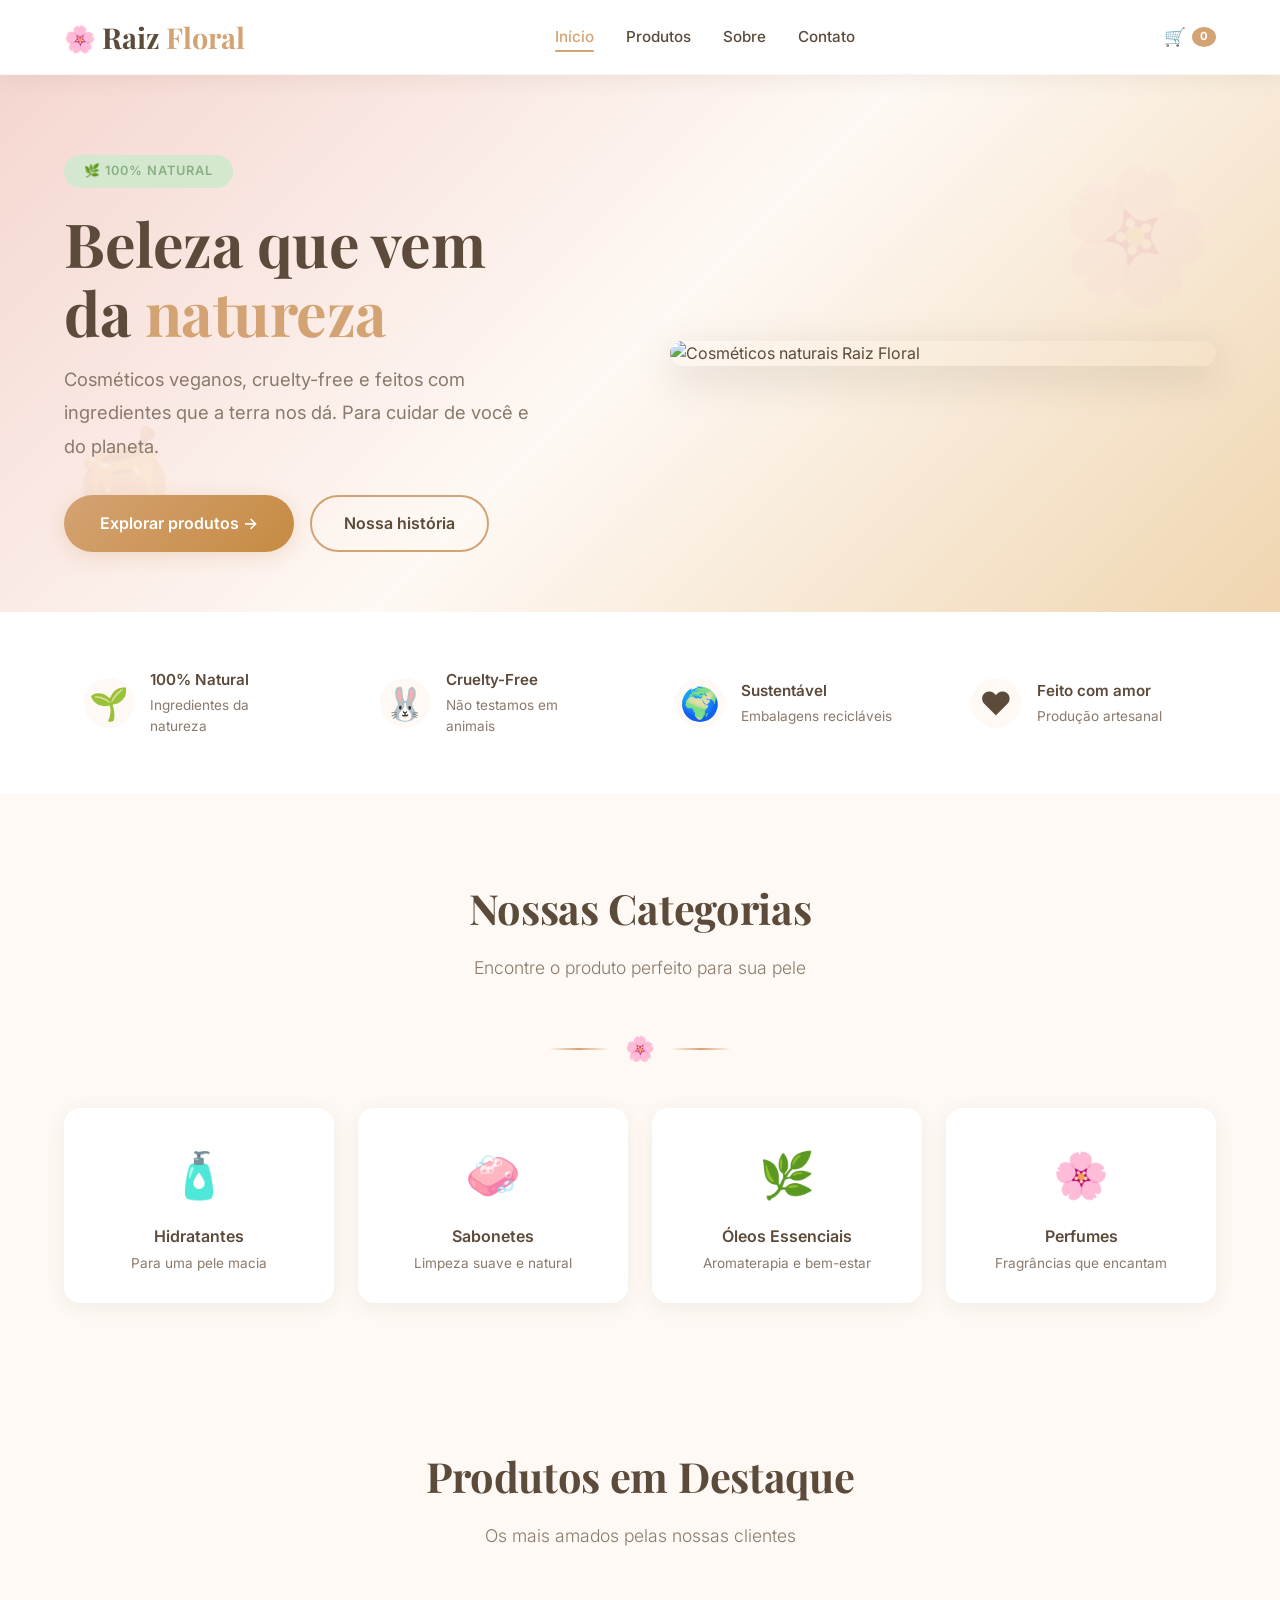
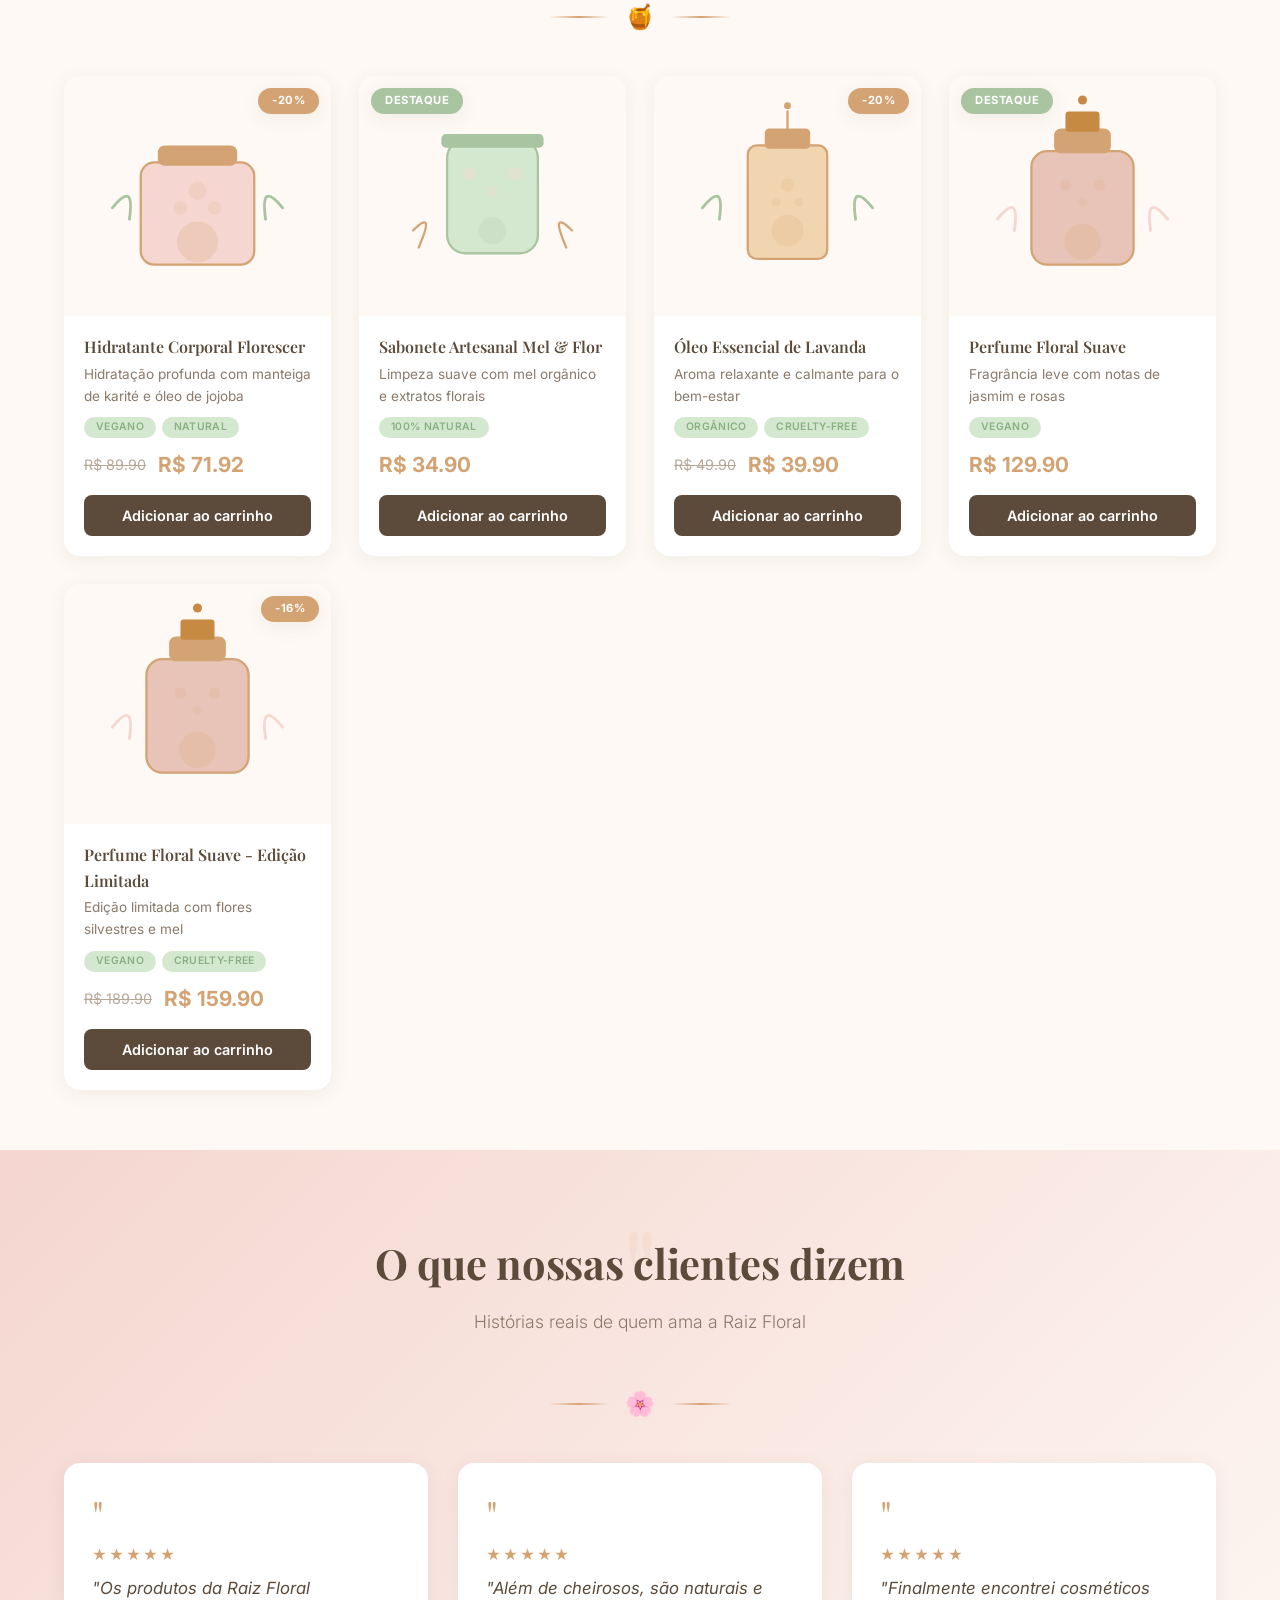
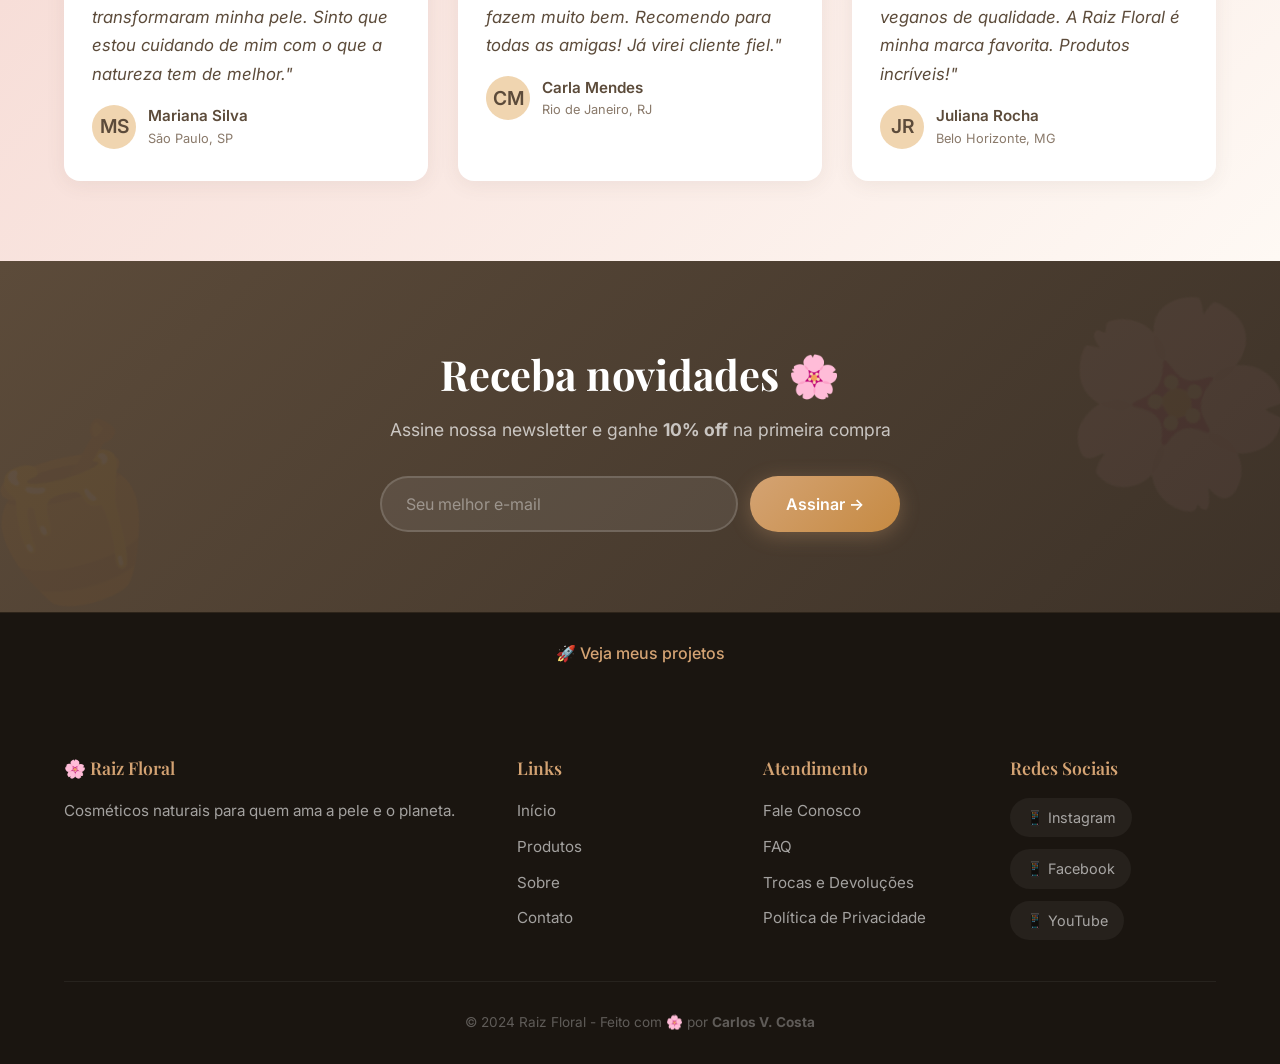
==== commit b51ad3e0: "Replace product images with SVG constants Replaced image URLs with SVG constants for various product" ====
--- a/index.html
+++ b/index.html
@@ -324,6 +324,57 @@
     ============================================================ -->
     <script>
         // ============================================================
+        // SVG ILUSTRAÇÕES DO FLATICON
+        // ============================================================
+        const svgHidratante = `<svg viewBox="0 0 200 200" xmlns="http://www.w3.org/2000/svg">
+            <rect x="50" y="70" width="100" height="90" rx="12" fill="#F5D6D0" stroke="#D4A373" stroke-width="2"/>
+            <rect x="65" y="55" width="70" height="18" rx="6" fill="#D4A373"/>
+            <circle cx="100" cy="140" r="18" fill="#D4A373" opacity="0.25"/>
+            <path d="M25 110 Q45 85 40 120" stroke="#A8C4A0" stroke-width="2.5" fill="none" stroke-linecap="round"/>
+            <path d="M175 110 Q155 85 160 120" stroke="#A8C4A0" stroke-width="2.5" fill="none" stroke-linecap="round"/>
+            <circle cx="100" cy="95" r="8" fill="#D4A373" opacity="0.15"/>
+            <circle cx="85" cy="110" r="6" fill="#D4A373" opacity="0.12"/>
+            <circle cx="115" cy="110" r="6" fill="#D4A373" opacity="0.12"/>
+        </svg>`;
+
+        const svgSabonete = `<svg viewBox="0 0 200 200" xmlns="http://www.w3.org/2000/svg">
+            <rect x="60" y="50" width="80" height="100" rx="16" fill="#D4E8D0" stroke="#A8C4A0" stroke-width="2"/>
+            <rect x="55" y="45" width="90" height="12" rx="4" fill="#A8C4A0"/>
+            <circle cx="100" cy="130" r="12" fill="#A8C4A0" opacity="0.2"/>
+            <circle cx="80" cy="80" r="6" fill="#F5D6D0" opacity="0.4"/>
+            <circle cx="120" cy="80" r="6" fill="#F5D6D0" opacity="0.4"/>
+            <circle cx="100" cy="95" r="5" fill="#F5D6D0" opacity="0.3"/>
+            <path d="M30 130 Q50 110 35 145" stroke="#D4A373" stroke-width="2" fill="none" stroke-linecap="round"/>
+            <path d="M170 130 Q150 110 165 145" stroke="#D4A373" stroke-width="2" fill="none" stroke-linecap="round"/>
+        </svg>`;
+
+        const svgOleo = `<svg viewBox="0 0 200 200" xmlns="http://www.w3.org/2000/svg">
+            <rect x="65" y="55" width="70" height="100" rx="8" fill="#F0D5B0" stroke="#D4A373" stroke-width="2"/>
+            <rect x="80" y="40" width="40" height="18" rx="4" fill="#D4A373"/>
+            <circle cx="100" cy="130" r="14" fill="#D4A373" opacity="0.2"/>
+            <circle cx="100" cy="90" r="6" fill="#D4A373" opacity="0.15"/>
+            <circle cx="90" cy="105" r="4" fill="#D4A373" opacity="0.12"/>
+            <circle cx="110" cy="105" r="4" fill="#D4A373" opacity="0.12"/>
+            <path d="M25 110 Q45 85 40 120" stroke="#A8C4A0" stroke-width="2.5" fill="none" stroke-linecap="round"/>
+            <path d="M175 110 Q155 85 160 120" stroke="#A8C4A0" stroke-width="2.5" fill="none" stroke-linecap="round"/>
+            <path d="M100 40 L100 25" stroke="#D4A373" stroke-width="2" stroke-linecap="round"/>
+            <circle cx="100" cy="20" r="3" fill="#D4A373"/>
+        </svg>`;
+
+        const svgPerfume = `<svg viewBox="0 0 200 200" xmlns="http://www.w3.org/2000/svg">
+            <rect x="55" y="60" width="90" height="100" rx="14" fill="#E8C4B8" stroke="#D4A373" stroke-width="2"/>
+            <rect x="75" y="40" width="50" height="22" rx="6" fill="#D4A373"/>
+            <rect x="85" y="25" width="30" height="18" rx="3" fill="#C68A42"/>
+            <circle cx="100" cy="140" r="16" fill="#D4A373" opacity="0.2"/>
+            <circle cx="85" cy="90" r="5" fill="#D4A373" opacity="0.15"/>
+            <circle cx="115" cy="90" r="5" fill="#D4A373" opacity="0.15"/>
+            <circle cx="100" cy="105" r="4" fill="#D4A373" opacity="0.12"/>
+            <path d="M25 120 Q45 95 40 130" stroke="#F5D6D0" stroke-width="2.5" fill="none" stroke-linecap="round"/>
+            <path d="M175 120 Q155 95 160 130" stroke="#F5D6D0" stroke-width="2.5" fill="none" stroke-linecap="round"/>
+            <circle cx="100" cy="15" r="4" fill="#C68A42"/>
+        </svg>`;
+
+        // ============================================================
         // PRODUTOS - Catálogo COMPLETO (23 produtos)
         // ============================================================
         const produtos = [
@@ -334,7 +385,7 @@
                 descricao: "Hidratação profunda com manteiga de karité e óleo de jojoba",
                 preco: 89.90,
                 precoPromocional: 71.92,
-                imagem: "https://images.unsplash.com/photo-1556228724-db3f7a0a0aae?w=300&h=300&fit=crop&crop=center",
+                imagem: svgHidratante,
                 selos: ["Vegano", "Natural"],
                 categoria: "hidratantes",
                 destaque: true
@@ -345,7 +396,7 @@
                 descricao: "Hidratação profunda com óleo de coco e essência de baunilha",
                 preco: 89.90,
                 precoPromocional: null,
-                imagem: "https://images.unsplash.com/photo-1602143407151-7111542de6e8?w=300&h=300&fit=crop&crop=center",
+                imagem: svgHidratante,
                 selos: ["Vegano", "Natural", "Cruelty-Free"],
                 categoria: "hidratantes",
                 destaque: false
@@ -356,7 +407,7 @@
                 descricao: "Hidratação intensa com ácido hialurônico e vitamina E",
                 preco: 109.90,
                 precoPromocional: 87.92,
-                imagem: "https://images.unsplash.com/photo-1617897903246-719242758050?w=300&h=300&fit=crop&crop=center",
+                imagem: svgHidratante,
                 selos: ["Vegano", "Cruelty-Free"],
                 categoria: "hidratantes",
                 destaque: false
@@ -367,7 +418,7 @@
                 descricao: "Hidratação enquanto você dorme com camomila e aloe vera",
                 preco: 94.90,
                 precoPromocional: null,
-                imagem: "https://images.unsplash.com/photo-1612817288484-6b91606f7d1f?w=300&h=300&fit=crop&crop=center",
+                imagem: svgHidratante,
                 selos: ["100% Natural", "Vegano"],
                 categoria: "hidratantes",
                 destaque: false
@@ -378,7 +429,7 @@
                 descricao: "Manteiga de karité pura para pele extremamente seca",
                 preco: 99.90,
                 precoPromocional: 79.90,
-                imagem: "https://images.unsplash.com/photo-1556228453-efd6c1ff04f6?w=300&h=300&fit=crop&crop=center",
+                imagem: svgHidratante,
                 selos: ["Natural", "Cruelty-Free"],
                 categoria: "hidratantes",
                 destaque: false
@@ -389,7 +440,7 @@
                 descricao: "Hidratação leve com ácido hialurônico e vitamina C",
                 preco: 79.90,
                 precoPromocional: 63.92,
-                imagem: "https://images.unsplash.com/photo-1617897903246-719242758050?w=300&h=300&fit=crop&crop=center",
+                imagem: svgHidratante,
                 selos: ["Vegano", "Cruelty-Free"],
                 categoria: "hidratantes",
                 destaque: false
@@ -400,7 +451,7 @@
                 descricao: "Hidratação nutritiva com óleo de amêndoas doces",
                 preco: 84.90,
                 precoPromocional: null,
-                imagem: "https://images.unsplash.com/photo-1556228453-efd6c1ff04f6?w=300&h=300&fit=crop&crop=center",
+                imagem: svgHidratante,
                 selos: ["100% Natural", "Vegano"],
                 categoria: "hidratantes",
                 destaque: false
@@ -413,7 +464,7 @@
                 descricao: "Limpeza suave com mel orgânico e extratos florais",
                 preco: 34.90,
                 precoPromocional: null,
-                imagem: "https://images.unsplash.com/photo-1600857544200-b2f666a9a2ed?w=300&h=300&fit=crop&crop=center",
+                imagem: svgSabonete,
                 selos: ["100% Natural"],
                 categoria: "sabonetes",
                 destaque: true
@@ -424,7 +475,7 @@
                 descricao: "Sabonete relaxante com óleo essencial de lavanda",
                 preco: 39.90,
                 precoPromocional: null,
-                imagem: "https://images.unsplash.com/photo-1601612628452-3b430f1b83af?w=300&h=300&fit=crop&crop=center",
+                imagem: svgSabonete,
                 selos: ["100% Natural", "Vegano"],
                 categoria: "sabonetes",
                 destaque: false
@@ -435,7 +486,7 @@
                 descricao: "Esfoliação suave com grãos de café e óleo de coco",
                 preco: 39.90,
                 precoPromocional: null,
-                imagem: "https://images.unsplash.com/photo-1600857544200-b2f666a9a2ed?w=300&h=300&fit=crop&crop=center",
+                imagem: svgSabonete,
                 selos: ["100% Natural"],
                 categoria: "sabonetes",
                 destaque: false
@@ -446,7 +497,7 @@
                 descricao: "Esfoliação suave com aveia e mel hidratante",
                 preco: 44.90,
                 precoPromocional: 35.90,
-                imagem: "https://images.unsplash.com/photo-1600857544200-b2f666a9a2ed?w=300&h=300&fit=crop&crop=center",
+                imagem: svgSabonete,
                 selos: ["Natural", "Cruelty-Free"],
                 categoria: "sabonetes",
                 destaque: false
@@ -457,7 +508,7 @@
                 descricao: "Limpeza suave com camomila para peles sensíveis",
                 preco: 49.90,
                 precoPromocional: null,
-                imagem: "https://images.unsplash.com/photo-1600857544200-b2f666a9a2ed?w=300&h=300&fit=crop&crop=center",
+                imagem: svgSabonete,
                 selos: ["100% Natural", "Vegano"],
                 categoria: "sabonetes",
                 destaque: false
@@ -468,7 +519,7 @@
                 descricao: "Sabonete purificante com argila rosa e óleos essenciais",
                 preco: 49.90,
                 precoPromocional: 39.90,
-                imagem: "https://images.unsplash.com/photo-1600857544200-b2f666a9a2ed?w=300&h=300&fit=crop&crop=center",
+                imagem: svgSabonete,
                 selos: ["Vegano", "Cruelty-Free"],
                 categoria: "sabonetes",
                 destaque: false
@@ -479,7 +530,7 @@
                 descricao: "Sabonete revigorante com óleo essencial de alecrim",
                 preco: 37.90,
                 precoPromocional: null,
-                imagem: "https://images.unsplash.com/photo-1600857544200-b2f666a9a2ed?w=300&h=300&fit=crop&crop=center",
+                imagem: svgSabonete,
                 selos: ["100% Natural", "Vegano"],
                 categoria: "sabonetes",
                 destaque: false
@@ -492,7 +543,7 @@
                 descricao: "Aroma relaxante e calmante para o bem-estar",
                 preco: 49.90,
                 precoPromocional: 39.90,
-                imagem: "https://images.unsplash.com/photo-1556228724-db3f7a0a0aae?w=300&h=300&fit=crop&crop=center",
+                imagem: svgOleo,
                 selos: ["Orgânico", "Cruelty-Free"],
                 categoria: "oleos",
                 destaque: true
@@ -503,7 +554,7 @@
                 descricao: "Aroma cítrico revigorante e energizante",
                 preco: 45.90,
                 precoPromocional: 35.90,
-                imagem: "https://images.unsplash.com/photo-1583847268964-b28dc8f51f92?w=300&h=300&fit=crop&crop=center",
+                imagem: svgOleo,
                 selos: ["Orgânico", "Natural"],
                 categoria: "oleos",
                 destaque: false
@@ -514,7 +565,7 @@
                 descricao: "Aroma refrescante e descongestionante",
                 preco: 59.90,
                 precoPromocional: 47.90,
-                imagem: "https://images.unsplash.com/photo-1583847268964-b28dc8f51f92?w=300&h=300&fit=crop&crop=center",
+                imagem: svgOleo,
                 selos: ["Orgânico", "100% Natural"],
                 categoria: "oleos",
                 destaque: false
@@ -525,7 +576,7 @@
                 descricao: "Antisséptico e purificante para a pele",
                 preco: 69.90,
                 precoPromocional: 55.90,
-                imagem: "https://images.unsplash.com/photo-1556228724-db3f7a0a0aae?w=300&h=300&fit=crop&crop=center",
+                imagem: svgOleo,
                 selos: ["Orgânico", "Cruelty-Free"],
                 categoria: "oleos",
                 destaque: false
@@ -536,7 +587,7 @@
                 descricao: "Aroma floral e relaxante para o bem-estar",
                 preco: 79.90,
                 precoPromocional: null,
-                imagem: "https://images.unsplash.com/photo-1556228724-db3f7a0a0aae?w=300&h=300&fit=crop&crop=center",
+                imagem: svgOleo,
                 selos: ["Natural", "Vegano"],
                 categoria: "oleos",
                 destaque: false
@@ -549,7 +600,7 @@
                 descricao: "Fragrância leve com notas de jasmim e rosas",
                 preco: 129.90,
                 precoPromocional: null,
-                imagem: "https://images.unsplash.com/photo-1585386959984-4158b9b21e2d?w=300&h=300&fit=crop&crop=center",
+                imagem: svgPerfume,
                 selos: ["Vegano"],
                 categoria: "perfumes",
                 destaque: true
@@ -560,7 +611,7 @@
                 descricao: "Fragrância floral romântica com rosas e jasmim",
                 preco: 159.90,
                 precoPromocional: 129.90,
-                imagem: "https://images.unsplash.com/photo-1594035910387-fea47794261f?w=300&h=300&fit=crop&crop=center",
+                imagem: svgPerfume,
                 selos: ["Vegano", "Cruelty-Free"],
                 categoria: "perfumes",
                 destaque: false
@@ -571,7 +622,7 @@
                 descricao: "Fragrância leve com notas de laranja e limão",
                 preco: 139.90,
                 precoPromocional: null,
-                imagem: "https://images.unsplash.com/photo-1594035910387-fea47794261f?w=300&h=300&fit=crop&crop=center",
+                imagem: svgPerfume,
                 selos: ["Natural", "Vegano"],
                 categoria: "perfumes",
                 destaque: false
@@ -582,7 +633,7 @@
                 descricao: "Edição limitada com flores silvestres e mel",
                 preco: 189.90,
                 precoPromocional: 159.90,
-                imagem: "https://images.unsplash.com/photo-1585386959984-4158b9b21e2d?w=300&h=300&fit=crop&crop=center",
+                imagem: svgPerfume,
                 selos: ["Vegano", "Cruelty-Free"],
                 categoria: "perfumes",
                 destaque: true
@@ -615,8 +666,8 @@
                 const card = document.createElement('div');
                 card.className = 'card-produto';
                 card.innerHTML = `
-                        <div class="imagem">
-                            <img src="${produto.imagem}" alt="${produto.nome}" loading="lazy">
+                        <div class="imagem" style="display:flex;align-items:center;justify-content:center;background:var(--rosa-claro);padding:20px;">
+                            ${produto.imagem}
                             ${temPromocao ? `<span class="selo-oferta">-${desconto}%</span>` : ''}
                             ${produto.destaque && !temPromocao ? `<span class="selo-novo">Destaque</span>` : ''}
                         </div>
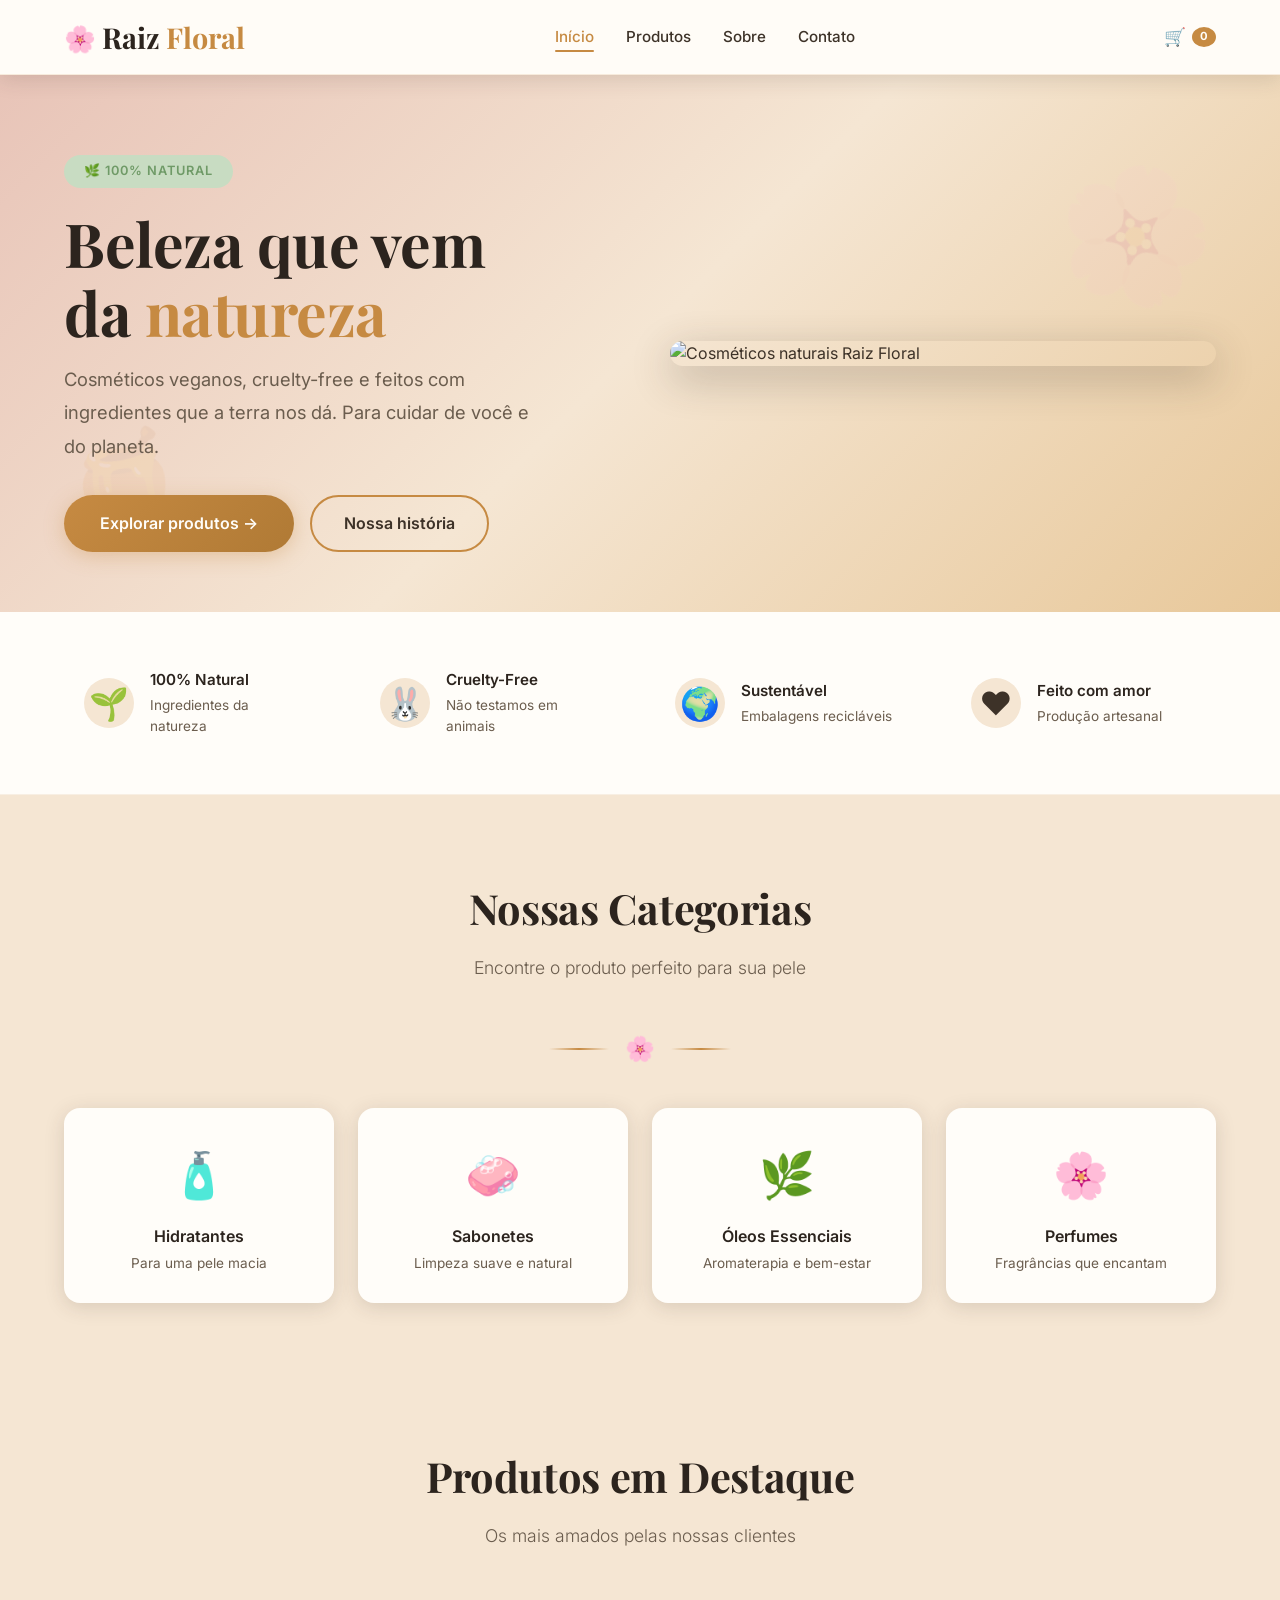
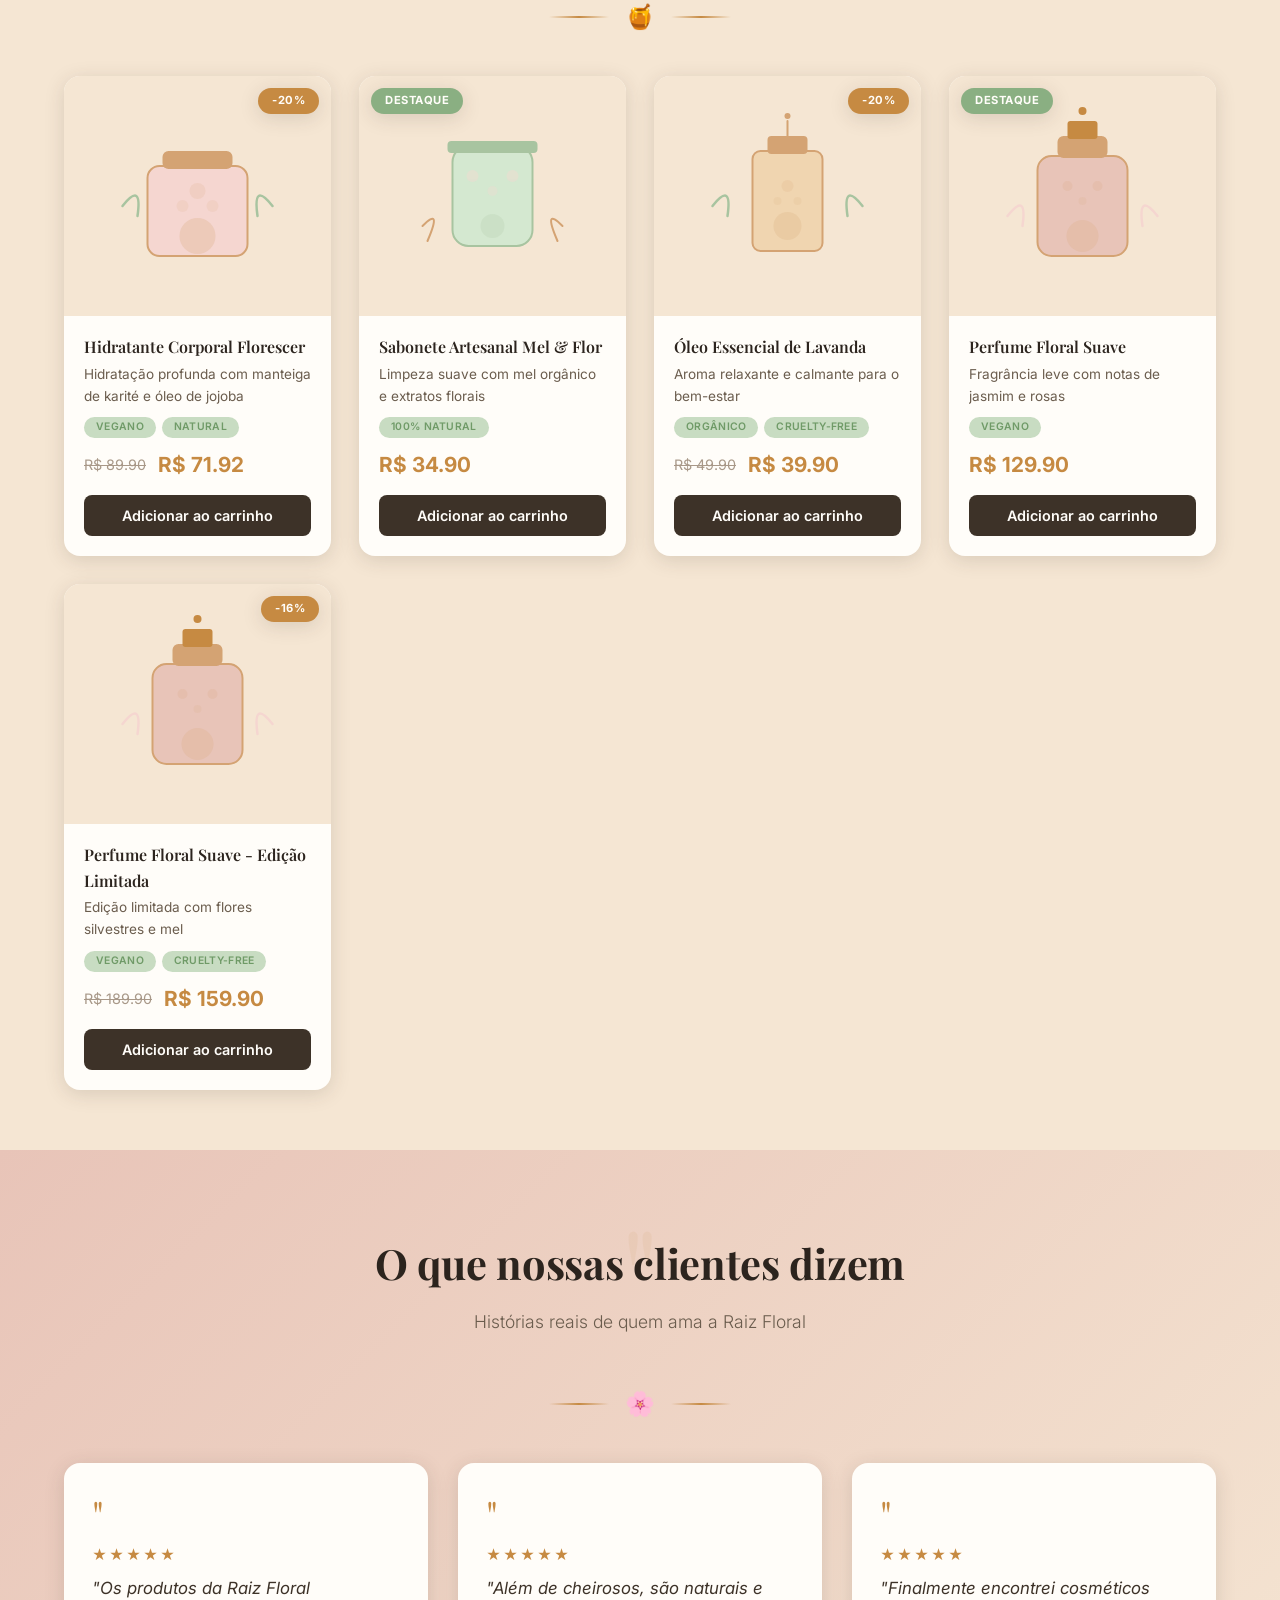
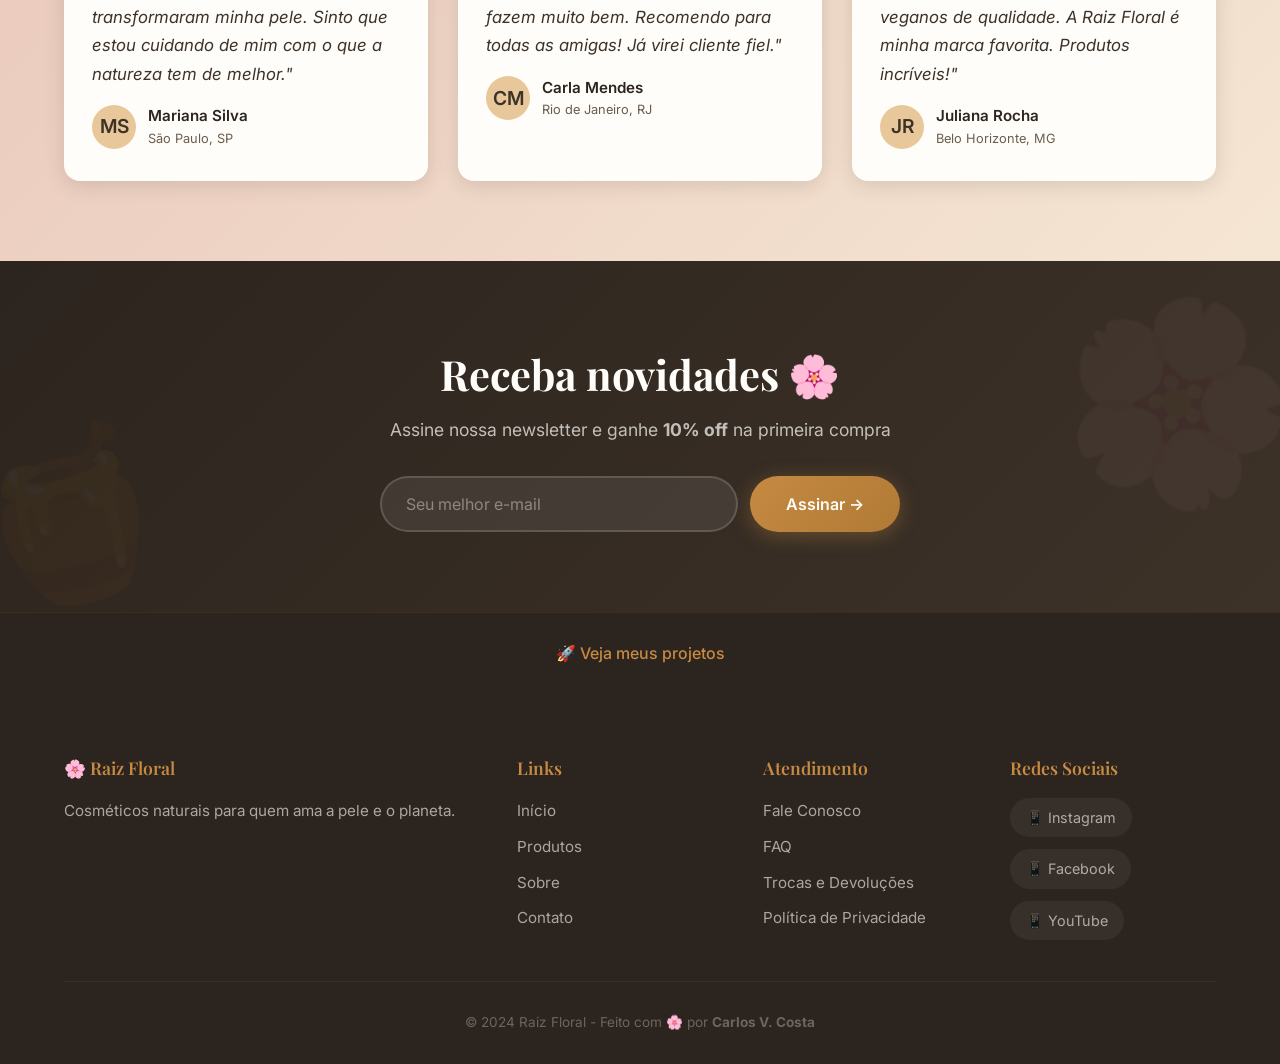
==== commit 8535d73e: "Enhance SEO with meta tags and updated title Updated the title and added SEO meta tags for better vi" ====
--- a/index.html
+++ b/index.html
@@ -3,13 +3,46 @@
 <head>
     <meta charset="UTF-8">
     <meta name="viewport" content="width=device-width, initial-scale=1.0">
-    <title>Raiz Floral 🌸 | Cosméticos Naturais</title>
     
-    <!-- Google Fonts -->
+    <!-- ===== TÍTULO ===== -->
+    <title>Raiz Floral 🌸 | Cosméticos Naturais Veganos</title>
+    
+    <!-- ===== SEO BÁSICO ===== -->
+    <meta name="description" content="Cosméticos veganos, cruelty-free e 100% naturais. Cuidado com a pele e com o planeta. Produtos artesanais com ingredientes da natureza.">
+    <meta name="keywords" content="cosméticos naturais, veganos, cruelty-free, hidratantes, sabonetes artesanais, óleos essenciais, perfumes naturais, skincare natural, beleza sustentável">
+    <meta name="author" content="Raiz Floral">
+    <meta name="robots" content="index, follow">
+    <meta name="language" content="Portuguese">
+    
+    <!-- ===== OPEN GRAPH (Facebook, WhatsApp, LinkedIn) ===== -->
+    <meta property="og:title" content="Raiz Floral 🌸 | Cosméticos Naturais Veganos">
+    <meta property="og:description" content="Beleza que vem da natureza. Cosméticos veganos, cruelty-free e feitos com ingredientes que a terra nos dá.">
+    <meta property="og:type" content="website">
+    <meta property="og:url" content="https://carlos-v-costa.github.io/raiz-floral/">
+    <meta property="og:image" content="https://carlos-v-costa.github.io/raiz-floral/img/og-image.jpg">
+    <meta property="og:image:width" content="1200">
+    <meta property="og:image:height" content="630">
+    <meta property="og:site_name" content="Raiz Floral">
+    <meta property="og:locale" content="pt_BR">
+    
+    <!-- ===== TWITTER CARDS ===== -->
+    <meta name="twitter:card" content="summary_large_image">
+    <meta name="twitter:title" content="Raiz Floral 🌸 | Cosméticos Naturais Veganos">
+    <meta name="twitter:description" content="Beleza que vem da natureza. Cosméticos veganos, cruelty-free e feitos com ingredientes que a terra nos dá.">
+    <meta name="twitter:image" content="https://carlos-v-costa.github.io/raiz-floral/img/og-image.jpg">
+    
+    <!-- ===== FAVICON ===== -->
+    <link rel="icon" type="image/svg+xml" href="data:image/svg+xml,<svg xmlns='http://www.w3.org/2000/svg' viewBox='0 0 100 100'><text y='.9em' font-size='90'>🌸</text></svg>">
+    <link rel="apple-touch-icon" href="data:image/svg+xml,<svg xmlns='http://www.w3.org/2000/svg' viewBox='0 0 100 100'><text y='.9em' font-size='90'>🌸</text></svg>">
+    
+    <!-- ===== Google Fonts ===== -->
     <link href="https://fonts.googleapis.com/css2?family=Playfair+Display:wght@400;600;700&family=Inter:wght@300;400;500;600;700&display=swap" rel="stylesheet">
     
-    <!-- CSS Principal -->
+    <!-- ===== CSS Principal ===== -->
     <link rel="stylesheet" href="style.css">
+    
+    <!-- ===== CANONICAL ===== -->
+    <link rel="canonical" href="https://carlos-v-costa.github.io/raiz-floral/">
 </head>
 <body>
 
--- a/style.css
+++ b/style.css
@@ -13,8 +13,8 @@
 
 body {
     font-family: 'Inter', sans-serif;
-    background: #FEF9F4;
-    color: #5C4B3A;
+    background: #F5E6D3;
+    color: #3D3228;
     line-height: 1.6;
     -webkit-font-smoothing: antialiased;
     -moz-osx-font-smoothing: grayscale;
@@ -39,27 +39,27 @@
    VARIÁVEIS
    ============================================================ */
 :root {
-    --dourado: #D4A373;
-    --dourado-claro: #F0D5B0;
-    --dourado-escuro: #C68A42;
-    --rosa: #F5D6D0;
-    --rosa-claro: #FEF9F4;
-    --rosa-escuro: #E8C4B8;
-    --verde: #A8C4A0;
-    --verde-claro: #D4E8D0;
-    --verde-escuro: #8AAF82;
-    --marrom: #5C4B3A;
-    --marrom-claro: #7A6652;
-    --cinza: #8A7A6B;
-    --cinza-claro: #B5A898;
-    --branco: #FFFFFF;
-    --preto: #1A1510;
-    --vermelho: #E74C3C;
-
-    --sombra-suave: 0 4px 20px rgba(92, 75, 58, 0.08);
-    --sombra-media: 0 8px 30px rgba(92, 75, 58, 0.12);
-    --sombra-forte: 0 12px 40px rgba(92, 75, 58, 0.18);
-    --sombra-dourada: 0 4px 20px rgba(212, 163, 115, 0.3);
+    --dourado: #C68A42;
+    --dourado-claro: #E8C89A;
+    --dourado-escuro: #B07A35;
+    --rosa: #E8C4B8;
+    --rosa-claro: #F5E6D3;
+    --rosa-escuro: #D4A89A;
+    --verde: #8AAF82;
+    --verde-claro: #C8DCC2;
+    --verde-escuro: #6F9A67;
+    --marrom: #3D3228;
+    --marrom-claro: #6B5D4E;
+    --cinza: #6B5D4E;
+    --cinza-claro: #A89888;
+    --branco: #FFFDF9;
+    --preto: #2C241E;
+    --vermelho: #D45A4A;
+
+    --sombra-suave: 0 4px 20px rgba(61, 50, 40, 0.15);
+    --sombra-media: 0 8px 30px rgba(61, 50, 40, 0.2);
+    --sombra-forte: 0 12px 40px rgba(61, 50, 40, 0.3);
+    --sombra-dourada: 0 4px 20px rgba(198, 138, 66, 0.35);
 
     --borda-pequena: 8px;
     --borda-media: 16px;
@@ -69,10 +69,10 @@
     --transicao: all 0.3s cubic-bezier(0.4, 0, 0.2, 1);
     --transicao-lenta: all 0.6s cubic-bezier(0.4, 0, 0.2, 1);
 
-    --gradiente-dourado: linear-gradient(135deg, #D4A373, #C68A42);
-    --gradiente-rosa: linear-gradient(135deg, #F5D6D0, #FEF9F4);
-    --gradiente-verde: linear-gradient(135deg, #A8C4A0, #D4E8D0);
-    --gradiente-hero: linear-gradient(135deg, #F5D6D0 0%, #FEF9F4 50%, #F0D5B0 100%);
+    --gradiente-dourado: linear-gradient(135deg, #C68A42, #B07A35);
+    --gradiente-rosa: linear-gradient(135deg, #E8C4B8, #F5E6D3);
+    --gradiente-verde: linear-gradient(135deg, #8AAF82, #C8DCC2);
+    --gradiente-hero: linear-gradient(135deg, #E8C4B8 0%, #F5E6D3 50%, #E8C89A 100%);
 }
 
 /* ============================================================
@@ -89,7 +89,7 @@
    ============================================================ */
 h1, h2, h3, h4 {
     font-family: 'Playfair Display', serif;
-    color: var(--marrom);
+    color: #2C241E;
 }
 
 h1 {
@@ -121,7 +121,7 @@
     font-family: 'Inter', sans-serif;
     font-size: 1.1rem;
     font-weight: 300;
-    color: var(--cinza);
+    color: #6B5D4E;
     text-align: center;
     margin-bottom: 48px;
 }
@@ -130,17 +130,17 @@
     font-family: 'Inter', sans-serif;
     font-size: 1rem;
     font-weight: 400;
-    color: var(--marrom);
+    color: #3D3228;
     line-height: 1.8;
 }
 
 .texto-claro {
-    color: var(--cinza);
+    color: #6B5D4E;
     font-weight: 300;
 }
 
 .destaque-dourado {
-    color: var(--dourado);
+    color: #C68A42;
     font-weight: 600;
 }
 
@@ -187,7 +187,7 @@
 
 .botao-primario:hover {
     transform: translateY(-3px);
-    box-shadow: 0 8px 30px rgba(212, 163, 115, 0.4);
+    box-shadow: 0 8px 30px rgba(198, 138, 66, 0.45);
 }
 
 .botao-primario:active {
@@ -210,10 +210,10 @@
     align-items: center;
     gap: 10px;
     background: transparent;
-    color: var(--marrom);
+    color: #3D3228;
     padding: 14px 32px;
     border-radius: var(--borda-arredondada);
-    border: 2px solid var(--dourado);
+    border: 2px solid #C68A42;
     font-weight: 600;
     font-size: 1rem;
     cursor: pointer;
@@ -223,7 +223,7 @@
 }
 
 .botao-secundario:hover {
-    background: var(--dourado);
+    background: #C68A42;
     color: var(--branco);
     transform: translateY(-3px);
     box-shadow: var(--sombra-dourada);
@@ -233,7 +233,7 @@
     display: inline-flex;
     align-items: center;
     gap: 8px;
-    color: var(--dourado);
+    color: #C68A42;
     font-weight: 600;
     text-decoration: none;
     transition: var(--transicao);
@@ -242,9 +242,9 @@
 }
 
 .botao-voltar:hover {
-    color: var(--dourado-escuro);
+    color: #B07A35;
     transform: translateX(-5px);
-    background: rgba(212, 163, 115, 0.1);
+    background: rgba(198, 138, 66, 0.1);
 }
 
 /* ============================================================
@@ -263,12 +263,12 @@
     content: '';
     width: 60px;
     height: 2px;
-    background: linear-gradient(90deg, transparent, var(--dourado), transparent);
+    background: linear-gradient(90deg, transparent, #C68A42, transparent);
 }
 
 .linha-decorativa .flor {
     font-size: 1.5rem;
-    color: var(--dourado);
+    color: #C68A42;
 }
 
 /* ============================================================
@@ -313,10 +313,76 @@
 }
 
 /* ============================================================
+   SCROLL REVEAL - ANIMAÇÕES
+   ============================================================ */
+
+/* Elementos começam invisíveis */
+.reveal {
+    opacity: 0;
+    transform: translateY(40px);
+    transition: opacity 0.8s cubic-bezier(0.4, 0, 0.2, 1),
+                transform 0.8s cubic-bezier(0.4, 0, 0.2, 1);
+}
+
+/* Quando ficam visíveis */
+.reveal.visivel {
+    opacity: 1;
+    transform: translateY(0);
+}
+
+/* Delay progressivo para cards em grade */
+.reveal:nth-child(1) { transition-delay: 0.05s; }
+.reveal:nth-child(2) { transition-delay: 0.10s; }
+.reveal:nth-child(3) { transition-delay: 0.15s; }
+.reveal:nth-child(4) { transition-delay: 0.20s; }
+.reveal:nth-child(5) { transition-delay: 0.25s; }
+.reveal:nth-child(6) { transition-delay: 0.30s; }
+.reveal:nth-child(7) { transition-delay: 0.35s; }
+.reveal:nth-child(8) { transition-delay: 0.40s; }
+
+/* Efeito de escala para cards de produto */
+.reveal-escala {
+    opacity: 0;
+    transform: scale(0.92);
+    transition: opacity 0.6s cubic-bezier(0.4, 0, 0.2, 1),
+                transform 0.6s cubic-bezier(0.4, 0, 0.2, 1);
+}
+
+.reveal-escala.visivel {
+    opacity: 1;
+    transform: scale(1);
+}
+
+/* Efeito de deslize lateral */
+.reveal-esquerda {
+    opacity: 0;
+    transform: translateX(-50px);
+    transition: opacity 0.7s cubic-bezier(0.4, 0, 0.2, 1),
+                transform 0.7s cubic-bezier(0.4, 0, 0.2, 1);
+}
+
+.reveal-esquerda.visivel {
+    opacity: 1;
+    transform: translateX(0);
+}
+
+.reveal-direita {
+    opacity: 0;
+    transform: translateX(50px);
+    transition: opacity 0.7s cubic-bezier(0.4, 0, 0.2, 1),
+                transform 0.7s cubic-bezier(0.4, 0, 0.2, 1);
+}
+
+.reveal-direita.visivel {
+    opacity: 1;
+    transform: translateX(0);
+}
+
+/* ============================================================
    CABEÇALHO
    ============================================================ */
 .cabecalho {
-    background: rgba(255, 255, 255, 0.92);
+    background: rgba(255, 253, 249, 0.95);
     backdrop-filter: blur(12px);
     -webkit-backdrop-filter: blur(12px);
     box-shadow: var(--sombra-suave);
@@ -324,7 +390,7 @@
     position: sticky;
     top: 0;
     z-index: 1000;
-    border-bottom: 1px solid rgba(212, 163, 115, 0.1);
+    border-bottom: 1px solid rgba(198, 138, 66, 0.15);
 }
 
 .cabecalho .container {
@@ -347,11 +413,11 @@
 }
 
 .logo .texto {
-    color: var(--dourado);
+    color: #C68A42;
 }
 
 .logo .texto-escuro {
-    color: var(--marrom);
+    color: #2C241E;
 }
 
 /* Menu */
@@ -366,7 +432,7 @@
 }
 
 .menu ul li a {
-    color: var(--marrom);
+    color: #3D3228;
     font-weight: 500;
     font-size: 0.95rem;
     transition: var(--transicao);
@@ -381,13 +447,13 @@
     left: 0;
     width: 0;
     height: 2px;
-    background: var(--dourado);
+    background: #C68A42;
     transition: var(--transicao);
     border-radius: 2px;
 }
 
 .menu ul li a:hover {
-    color: var(--dourado);
+    color: #C68A42;
 }
 
 .menu ul li a:hover::after {
@@ -395,7 +461,7 @@
 }
 
 .menu ul li a.ativo {
-    color: var(--dourado);
+    color: #C68A42;
 }
 
 .menu ul li a.ativo::after {
@@ -414,17 +480,17 @@
     align-items: center;
     gap: 6px;
     font-weight: 600;
-    color: var(--marrom);
+    color: #3D3228;
     transition: var(--transicao);
     font-size: 1.1rem;
 }
 
 .link-carrinho:hover {
-    color: var(--dourado);
+    color: #C68A42;
 }
 
 .contador-carrinho {
-    background: var(--dourado);
+    background: #C68A42;
     color: var(--branco);
     font-size: 0.7rem;
     font-weight: 700;
@@ -436,7 +502,7 @@
 }
 
 .link-carrinho:hover .contador-carrinho {
-    background: var(--dourado-escuro);
+    background: #B07A35;
     transform: scale(1.1);
 }
 
@@ -447,13 +513,13 @@
     border: none;
     font-size: 1.8rem;
     cursor: pointer;
-    color: var(--marrom);
+    color: #3D3228;
     padding: 4px;
     transition: var(--transicao);
 }
 
 .menu-toggle:hover {
-    color: var(--dourado);
+    color: #C68A42;
 }
 
 /* ============================================================
@@ -501,8 +567,8 @@
 
 .hero-tag {
     display: inline-block;
-    background: var(--verde-claro);
-    color: var(--verde-escuro);
+    background: #C8DCC2;
+    color: #6F9A67;
     padding: 6px 20px;
     border-radius: var(--borda-arredondada);
     font-size: 0.8rem;
@@ -517,12 +583,12 @@
 }
 
 .hero-conteudo h1 .destaque {
-    color: var(--dourado);
+    color: #C68A42;
 }
 
 .hero-conteudo p {
     font-size: 1.15rem;
-    color: var(--cinza);
+    color: #6B5D4E;
     margin-bottom: 32px;
     max-width: 90%;
     line-height: 1.8;
@@ -585,7 +651,7 @@
 }
 
 .banner-pagina p {
-    color: var(--cinza);
+    color: #6B5D4E;
     font-size: 1.1rem;
     position: relative;
     z-index: 1;
@@ -597,7 +663,7 @@
 .selos-qualidade {
     padding: 40px 0;
     background: var(--branco);
-    border-bottom: 1px solid rgba(212, 163, 115, 0.08);
+    border-bottom: 1px solid rgba(198, 138, 66, 0.12);
 }
 
 .grade-selos {
@@ -617,7 +683,7 @@
 }
 
 .item-selo:hover {
-    background: var(--rosa-claro);
+    background: #F5E6D3;
     transform: translateY(-4px);
 }
 
@@ -629,13 +695,13 @@
     display: flex;
     align-items: center;
     justify-content: center;
-    background: var(--rosa-claro);
+    background: #F5E6D3;
     border-radius: 50%;
     transition: var(--transicao);
 }
 
 .item-selo:hover .icone {
-    background: var(--dourado-claro);
+    background: #E8C89A;
     transform: rotate(-5deg) scale(1.1);
 }
 
@@ -644,11 +710,12 @@
     font-size: 0.95rem;
     font-weight: 600;
     margin-bottom: 2px;
+    color: #2C241E;
 }
 
 .item-selo .info p {
     font-size: 0.85rem;
-    color: var(--cinza);
+    color: #6B5D4E;
 }
 
 /* ============================================================
@@ -656,7 +723,7 @@
    ============================================================ */
 .categorias {
     padding: 80px 0 60px;
-    background: var(--rosa-claro);
+    background: #F5E6D3;
 }
 
 .grade-categorias {
@@ -714,11 +781,12 @@
     font-size: 1rem;
     font-weight: 600;
     margin-bottom: 4px;
+    color: #2C241E;
 }
 
 .card-categoria p {
     font-size: 0.85rem;
-    color: var(--cinza);
+    color: #6B5D4E;
 }
 
 /* ============================================================
@@ -756,10 +824,11 @@
     height: 240px;
     overflow: hidden;
     position: relative;
-    background: var(--rosa-claro);
-}
-
-.card-produto .imagem img {
+    background: #F5E6D3;
+}
+
+.card-produto .imagem img,
+.card-produto .imagem svg {
     width: 100%;
     height: 100%;
     object-fit: cover;
@@ -774,7 +843,7 @@
     position: absolute;
     top: 12px;
     right: 12px;
-    background: var(--dourado);
+    background: #C68A42;
     color: var(--branco);
     padding: 4px 14px;
     border-radius: var(--borda-arredondada);
@@ -789,7 +858,7 @@
     position: absolute;
     top: 12px;
     left: 12px;
-    background: var(--verde);
+    background: #8AAF82;
     color: var(--branco);
     padding: 4px 14px;
     border-radius: var(--borda-arredondada);
@@ -809,15 +878,16 @@
     font-weight: 600;
     margin-bottom: 4px;
     transition: var(--transicao);
+    color: #2C241E;
 }
 
 .card-produto:hover .info h3 {
-    color: var(--dourado);
+    color: #C68A42;
 }
 
 .card-produto .info .descricao {
     font-size: 0.85rem;
-    color: var(--cinza);
+    color: #6B5D4E;
     margin-bottom: 10px;
     display: -webkit-box;
     -webkit-line-clamp: 2;
@@ -839,23 +909,23 @@
     letter-spacing: 0.3px;
     padding: 2px 12px;
     border-radius: var(--borda-arredondada);
-    background: var(--verde-claro);
-    color: var(--verde-escuro);
+    background: #C8DCC2;
+    color: #6F9A67;
 }
 
 .card-produto .selo.vegano {
-    background: var(--verde-claro);
-    color: var(--verde-escuro);
+    background: #C8DCC2;
+    color: #6F9A67;
 }
 
 .card-produto .selo.natural {
-    background: var(--dourado-claro);
-    color: var(--dourado-escuro);
+    background: #E8C89A;
+    color: #B07A35;
 }
 
 .card-produto .selo.cruelty {
-    background: var(--rosa);
-    color: var(--marrom);
+    background: #E8C4B8;
+    color: #3D3228;
 }
 
 .card-produto .preco-area {
@@ -868,19 +938,19 @@
 .card-produto .preco-atual {
     font-size: 1.3rem;
     font-weight: 700;
-    color: var(--dourado);
+    color: #C68A42;
 }
 
 .card-produto .preco-antigo {
     font-size: 0.9rem;
-    color: var(--cinza-claro);
+    color: #A89888;
     text-decoration: line-through;
 }
 
 .card-produto .btn-comprar {
     width: 100%;
     padding: 12px;
-    background: var(--marrom);
+    background: #3D3228;
     color: var(--branco);
     border: none;
     border-radius: var(--borda-pequena);
@@ -892,12 +962,12 @@
 }
 
 .card-produto .btn-comprar:hover {
-    background: var(--dourado);
+    background: #C68A42;
     transform: scale(1.02);
 }
 
 .card-produto .btn-comprar.adicionado {
-    background: var(--verde);
+    background: #8AAF82;
 }
 
 /* ============================================================
@@ -905,13 +975,12 @@
    ============================================================ */
 .filtros {
     padding: 30px 0 20px;
-    background: var(--branco);
-    border-bottom: 1px solid rgba(212, 163, 115, 0.1);
+    background: rgba(255, 253, 249, 0.95);
+    border-bottom: 1px solid rgba(198, 138, 66, 0.12);
     position: sticky;
     top: 78px;
     z-index: 99;
     backdrop-filter: blur(8px);
-    background: rgba(255, 255, 255, 0.92);
 }
 
 .filtros .container {
@@ -932,15 +1001,15 @@
 .filtros-grupo label {
     font-weight: 600;
     font-size: 0.85rem;
-    color: var(--cinza);
+    color: #6B5D4E;
 }
 
 .filtro-botao {
     padding: 8px 20px;
-    border: 2px solid var(--cinza-claro);
+    border: 2px solid #A89888;
     border-radius: var(--borda-arredondada);
     background: transparent;
-    color: var(--cinza);
+    color: #6B5D4E;
     font-weight: 500;
     font-size: 0.85rem;
     cursor: pointer;
@@ -949,13 +1018,13 @@
 }
 
 .filtro-botao:hover {
-    border-color: var(--dourado);
-    color: var(--dourado);
+    border-color: #C68A42;
+    color: #C68A42;
 }
 
 .filtro-botao.ativo {
-    border-color: var(--dourado);
-    background: var(--dourado);
+    border-color: #C68A42;
+    background: #C68A42;
     color: var(--branco);
 }
 
@@ -967,23 +1036,23 @@
 
 .busca-container input {
     padding: 10px 18px;
-    border: 2px solid var(--cinza-claro);
+    border: 2px solid #A89888;
     border-radius: var(--borda-arredondada);
     font-size: 0.9rem;
     outline: none;
     transition: var(--transicao);
     font-family: 'Inter', sans-serif;
     min-width: 200px;
-    background: var(--rosa-claro);
+    background: #F5E6D3;
 }
 
 .busca-container input:focus {
-    border-color: var(--dourado);
-    box-shadow: 0 0 0 4px rgba(212, 163, 115, 0.1);
+    border-color: #C68A42;
+    box-shadow: 0 0 0 4px rgba(198, 138, 66, 0.15);
 }
 
 .busca-container input::placeholder {
-    color: var(--cinza-claro);
+    color: #A89888;
 }
 
 /* ============================================================
@@ -1002,7 +1071,7 @@
     left: 50%;
     transform: translateX(-50%);
     font-size: 8rem;
-    color: var(--dourado);
+    color: #C68A42;
     opacity: 0.08;
     font-family: 'Playfair Display', serif;
 }
@@ -1031,7 +1100,7 @@
 
 .card-depoimento .aspas {
     font-size: 2.5rem;
-    color: var(--dourado);
+    color: #C68A42;
     font-family: 'Playfair Display', serif;
     line-height: 1;
     margin-bottom: 8px;
@@ -1040,7 +1109,7 @@
 
 .card-depoimento p {
     font-style: italic;
-    color: var(--marrom);
+    color: #3D3228;
     font-size: 1.05rem;
     line-height: 1.7;
     margin-bottom: 16px;
@@ -1056,27 +1125,28 @@
     width: 44px;
     height: 44px;
     border-radius: 50%;
-    background: var(--dourado-claro);
+    background: #E8C89A;
     display: flex;
     align-items: center;
     justify-content: center;
     font-size: 1.2rem;
     font-weight: 600;
-    color: var(--marrom);
+    color: #3D3228;
 }
 
 .card-depoimento .cliente .nome {
     font-weight: 600;
     font-size: 0.95rem;
+    color: #2C241E;
 }
 
 .card-depoimento .cliente .cidade {
     font-size: 0.8rem;
-    color: var(--cinza);
+    color: #6B5D4E;
 }
 
 .card-depoimento .estrelas {
-    color: var(--dourado);
+    color: #C68A42;
     font-size: 0.9rem;
     letter-spacing: 2px;
     margin-bottom: 8px;
@@ -1087,7 +1157,7 @@
    ============================================================ */
 .newsletter {
     padding: 80px 0;
-    background: linear-gradient(135deg, var(--marrom) 0%, #3D3228 100%);
+    background: linear-gradient(135deg, #2C241E 0%, #3D3228 100%);
     text-align: center;
     position: relative;
     overflow: hidden;
@@ -1124,7 +1194,7 @@
 }
 
 .newsletter p {
-    color: rgba(255, 255, 255, 0.7);
+    color: rgba(255, 253, 249, 0.7);
     font-size: 1.1rem;
     margin-bottom: 32px;
 }
@@ -1140,10 +1210,10 @@
 .form-newsletter input {
     flex: 1;
     padding: 16px 24px;
-    border: 2px solid rgba(255, 255, 255, 0.15);
+    border: 2px solid rgba(255, 253, 249, 0.15);
     border-radius: var(--borda-arredondada);
     font-size: 1rem;
-    background: rgba(255, 255, 255, 0.08);
+    background: rgba(255, 253, 249, 0.08);
     color: var(--branco);
     outline: none;
     transition: var(--transicao);
@@ -1151,13 +1221,13 @@
 }
 
 .form-newsletter input::placeholder {
-    color: rgba(255, 255, 255, 0.4);
+    color: rgba(255, 253, 249, 0.4);
 }
 
 .form-newsletter input:focus {
-    border-color: var(--dourado);
-    background: rgba(255, 255, 255, 0.12);
-    box-shadow: 0 0 0 4px rgba(212, 163, 115, 0.15);
+    border-color: #C68A42;
+    background: rgba(255, 253, 249, 0.12);
+    box-shadow: 0 0 0 4px rgba(198, 138, 66, 0.15);
 }
 
 .form-newsletter .botao-primario {
@@ -1195,11 +1265,11 @@
 }
 
 .historia-texto h2 .destaque {
-    color: var(--dourado);
+    color: #C68A42;
 }
 
 .historia-texto p {
-    color: var(--cinza);
+    color: #6B5D4E;
     font-size: 1.05rem;
     line-height: 1.8;
     margin-bottom: 16px;
@@ -1209,10 +1279,10 @@
     font-family: 'Playfair Display', serif;
     font-size: 1.3rem;
     font-style: italic;
-    color: var(--marrom);
+    color: #3D3228;
     padding: 20px 30px;
-    border-left: 4px solid var(--dourado);
-    background: rgba(245, 214, 208, 0.15);
+    border-left: 4px solid #C68A42;
+    background: rgba(232, 196, 184, 0.2);
     border-radius: 0 12px 12px 0;
     margin: 20px 0;
 }
@@ -1222,7 +1292,7 @@
    ============================================================ */
 .missao-valores {
     padding: 60px 0;
-    background: var(--rosa-claro);
+    background: #F5E6D3;
 }
 
 .grade-missao {
@@ -1254,10 +1324,11 @@
 
 .card-missao h3 {
     margin-bottom: 8px;
+    color: #2C241E;
 }
 
 .card-missao p {
-    color: var(--cinza);
+    color: #6B5D4E;
     font-size: 0.95rem;
 }
 
@@ -1283,8 +1354,8 @@
 }
 
 .card-valor:hover {
-    border-color: var(--dourado);
-    background: rgba(212, 163, 115, 0.05);
+    border-color: #C68A42;
+    background: rgba(198, 138, 66, 0.06);
     transform: translateY(-4px);
 }
 
@@ -1299,11 +1370,12 @@
     font-size: 1rem;
     font-weight: 600;
     margin-bottom: 4px;
+    color: #2C241E;
 }
 
 .card-valor p {
     font-size: 0.85rem;
-    color: var(--cinza);
+    color: #6B5D4E;
 }
 
 /* ============================================================
@@ -1343,13 +1415,13 @@
     align-items: center;
     justify-content: center;
     font-size: 3rem;
-    background: var(--rosa-claro);
-    border: 4px solid var(--dourado-claro);
+    background: #F5E6D3;
+    border: 4px solid #E8C89A;
     transition: var(--transicao);
 }
 
 .card-equipe:hover .avatar {
-    border-color: var(--dourado);
+    border-color: #C68A42;
     transform: scale(1.05);
 }
 
@@ -1361,16 +1433,17 @@
     font-family: 'Inter', sans-serif;
     font-size: 1.05rem;
     margin-bottom: 4px;
+    color: #2C241E;
 }
 
 .card-equipe .info .cargo {
-    color: var(--dourado);
+    color: #C68A42;
     font-weight: 600;
     font-size: 0.85rem;
 }
 
 .card-equipe .info .bio {
-    color: var(--cinza);
+    color: #6B5D4E;
     font-size: 0.85rem;
     margin-top: 8px;
 }
@@ -1397,7 +1470,7 @@
     top: 0;
     bottom: 0;
     width: 3px;
-    background: var(--dourado-claro);
+    background: #E8C89A;
     transform: translateX(-50%);
 }
 
@@ -1423,7 +1496,7 @@
     width: 16px;
     height: 16px;
     border-radius: 50%;
-    background: var(--dourado);
+    background: #C68A42;
     transform: translateX(-50%);
     border: 3px solid var(--branco);
     box-shadow: var(--sombra-suave);
@@ -1431,7 +1504,7 @@
 }
 
 .timeline-conteudo {
-    background: var(--rosa-claro);
+    background: #F5E6D3;
     padding: 20px 24px;
     border-radius: var(--borda-media);
     max-width: 45%;
@@ -1448,7 +1521,7 @@
     font-family: 'Playfair Display', serif;
     font-size: 1.4rem;
     font-weight: 700;
-    color: var(--dourado);
+    color: #C68A42;
     display: block;
     margin-bottom: 4px;
 }
@@ -1458,11 +1531,12 @@
     font-size: 1rem;
     font-weight: 600;
     margin-bottom: 4px;
+    color: #2C241E;
 }
 
 .timeline-conteudo p {
     font-size: 0.9rem;
-    color: var(--cinza);
+    color: #6B5D4E;
 }
 
 /* ============================================================
@@ -1488,10 +1562,11 @@
 
 .formulario-contato h3 {
     margin-bottom: 8px;
+    color: #2C241E;
 }
 
 .formulario-contato .descricao {
-    color: var(--cinza);
+    color: #6B5D4E;
     font-size: 0.95rem;
     margin-bottom: 24px;
 }
@@ -1505,11 +1580,11 @@
     font-weight: 600;
     font-size: 0.85rem;
     margin-bottom: 6px;
-    color: var(--marrom);
+    color: #3D3228;
 }
 
 .form-grupo label .obrigatorio {
-    color: var(--vermelho);
+    color: #D45A4A;
     margin-left: 2px;
 }
 
@@ -1518,27 +1593,27 @@
 .form-grupo textarea {
     width: 100%;
     padding: 12px 16px;
-    border: 2px solid var(--cinza-claro);
+    border: 2px solid #A89888;
     border-radius: var(--borda-pequena);
     font-size: 0.95rem;
     font-family: 'Inter', sans-serif;
     transition: var(--transicao);
-    background: var(--rosa-claro);
-    color: var(--marrom);
+    background: #F5E6D3;
+    color: #3D3228;
     outline: none;
 }
 
 .form-grupo input:focus,
 .form-grupo select:focus,
 .form-grupo textarea:focus {
-    border-color: var(--dourado);
-    box-shadow: 0 0 0 4px rgba(212, 163, 115, 0.1);
+    border-color: #C68A42;
+    box-shadow: 0 0 0 4px rgba(198, 138, 66, 0.12);
     background: var(--branco);
 }
 
 .form-grupo input::placeholder,
 .form-grupo textarea::placeholder {
-    color: var(--cinza-claro);
+    color: #A89888;
 }
 
 .form-grupo textarea {
@@ -1548,14 +1623,14 @@
 
 .form-grupo select {
     appearance: none;
-    background-image: url("data:image/svg+xml,%3Csvg xmlns='http://www.w3.org/2000/svg' width='12' height='8' viewBox='0 0 12 8'%3E%3Cpath d='M1 1l5 5 5-5' stroke='%238A7A6B' stroke-width='2' fill='none' stroke-linecap='round'/%3E%3C/svg%3E");
+    background-image: url("data:image/svg+xml,%3Csvg xmlns='http://www.w3.org/2000/svg' width='12' height='8' viewBox='0 0 12 8'%3E%3Cpath d='M1 1l5 5 5-5' stroke='%236B5D4E' stroke-width='2' fill='none' stroke-linecap='round'/%3E%3C/svg%3E");
     background-repeat: no-repeat;
     background-position: right 16px center;
     cursor: pointer;
 }
 
 .form-grupo .mensagem-erro {
-    color: var(--vermelho);
+    color: #D45A4A;
     font-size: 0.8rem;
     margin-top: 4px;
     display: none;
@@ -1564,7 +1639,7 @@
 .form-grupo.erro input,
 .form-grupo.erro textarea,
 .form-grupo.erro select {
-    border-color: var(--vermelho);
+    border-color: #D45A4A;
 }
 
 .form-grupo.erro .mensagem-erro {
@@ -1602,13 +1677,13 @@
     display: flex;
     align-items: center;
     justify-content: center;
-    background: var(--rosa-claro);
+    background: #F5E6D3;
     border-radius: 50%;
     transition: var(--transicao);
 }
 
 .info-contato .card-info:hover .icone {
-    background: var(--dourado-claro);
+    background: #E8C89A;
     transform: scale(1.05);
 }
 
@@ -1617,21 +1692,22 @@
     font-size: 1rem;
     font-weight: 600;
     margin-bottom: 4px;
+    color: #2C241E;
 }
 
 .info-contato .card-info .conteudo p {
-    color: var(--cinza);
+    color: #6B5D4E;
     font-size: 0.95rem;
 }
 
 .info-contato .card-info .conteudo a {
-    color: var(--dourado);
+    color: #C68A42;
     font-weight: 500;
     transition: var(--transicao);
 }
 
 .info-contato .card-info .conteudo a:hover {
-    color: var(--dourado-escuro);
+    color: #B07A35;
 }
 
 /* Redes Sociais no Contato */
@@ -1647,6 +1723,7 @@
     font-size: 1rem;
     font-weight: 600;
     margin-bottom: 16px;
+    color: #2C241E;
 }
 
 .redes-sociais-contato .grade-redes {
@@ -1661,8 +1738,8 @@
     gap: 10px;
     padding: 12px 16px;
     border-radius: var(--borda-pequena);
-    background: var(--rosa-claro);
-    color: var(--marrom);
+    background: #F5E6D3;
+    color: #3D3228;
     font-weight: 500;
     font-size: 0.9rem;
     transition: var(--transicao);
@@ -1670,7 +1747,7 @@
 }
 
 .redes-sociais-contato .btn-rede:hover {
-    border-color: var(--dourado);
+    border-color: #C68A42;
     background: var(--branco);
     transform: translateY(-2px);
     box-shadow: var(--sombra-suave);
@@ -1695,8 +1772,8 @@
     display: flex;
     align-items: center;
     justify-content: center;
-    background: linear-gradient(135deg, var(--rosa-claro), var(--dourado-claro));
-    border: 2px dashed var(--dourado);
+    background: linear-gradient(135deg, #F5E6D3, #E8C89A);
+    border: 2px dashed #C68A42;
 }
 
 .mapa-container .mapa-placeholder {
@@ -1712,10 +1789,11 @@
 
 .mapa-container .mapa-placeholder h3 {
     margin-bottom: 4px;
+    color: #2C241E;
 }
 
 .mapa-container .mapa-placeholder p {
-    color: var(--cinza);
+    color: #6B5D4E;
 }
 
 /* ============================================================
@@ -1741,20 +1819,20 @@
 
 .lista-itens .cabecalho-lista {
     padding: 20px 24px;
-    background: var(--rosa-claro);
-    border-bottom: 1px solid rgba(212, 163, 115, 0.1);
+    background: #F5E6D3;
+    border-bottom: 1px solid rgba(198, 138, 66, 0.12);
     display: grid;
     grid-template-columns: 3fr 1fr 1fr 0.5fr;
     font-weight: 600;
     font-size: 0.85rem;
-    color: var(--cinza);
+    color: #6B5D4E;
     text-transform: uppercase;
     letter-spacing: 0.5px;
 }
 
 .item-carrinho {
     padding: 20px 24px;
-    border-bottom: 1px solid rgba(212, 163, 115, 0.08);
+    border-bottom: 1px solid rgba(198, 138, 66, 0.08);
     display: grid;
     grid-template-columns: 3fr 1fr 1fr 0.5fr;
     align-items: center;
@@ -1762,7 +1840,7 @@
 }
 
 .item-carrinho:hover {
-    background: var(--rosa-claro);
+    background: #F5E6D3;
 }
 
 .item-carrinho:last-child {
@@ -1781,10 +1859,11 @@
     border-radius: var(--borda-pequena);
     overflow: hidden;
     flex-shrink: 0;
-    background: var(--rosa-claro);
-}
-
-.item-carrinho .produto-info .imagem img {
+    background: #F5E6D3;
+}
+
+.item-carrinho .produto-info .imagem img,
+.item-carrinho .produto-info .imagem svg {
     width: 100%;
     height: 100%;
     object-fit: cover;
@@ -1795,11 +1874,12 @@
     font-size: 0.95rem;
     font-weight: 600;
     margin-bottom: 2px;
+    color: #2C241E;
 }
 
 .item-carrinho .produto-info .detalhes .preco-unitario {
     font-size: 0.85rem;
-    color: var(--cinza);
+    color: #6B5D4E;
 }
 
 .item-carrinho .quantidade {
@@ -1812,7 +1892,7 @@
     width: 30px;
     height: 30px;
     border-radius: 50%;
-    border: 2px solid var(--cinza-claro);
+    border: 2px solid #A89888;
     background: transparent;
     font-size: 1rem;
     font-weight: 600;
@@ -1821,12 +1901,12 @@
     display: flex;
     align-items: center;
     justify-content: center;
-    color: var(--marrom);
+    color: #3D3228;
 }
 
 .item-carrinho .quantidade button:hover {
-    border-color: var(--dourado);
-    background: var(--dourado);
+    border-color: #C68A42;
+    background: #C68A42;
     color: var(--branco);
 }
 
@@ -1835,18 +1915,19 @@
     font-size: 1rem;
     min-width: 24px;
     text-align: center;
+    color: #2C241E;
 }
 
 .item-carrinho .subtotal {
     font-weight: 700;
-    color: var(--dourado);
+    color: #C68A42;
     font-size: 1.05rem;
 }
 
 .botao-remover {
     background: none;
     border: none;
-    color: var(--cinza-claro);
+    color: #A89888;
     cursor: pointer;
     font-size: 1.2rem;
     transition: var(--transicao);
@@ -1855,8 +1936,8 @@
 }
 
 .botao-remover:hover {
-    color: var(--vermelho);
-    background: rgba(231, 76, 60, 0.08);
+    color: #D45A4A;
+    background: rgba(212, 90, 74, 0.08);
 }
 
 /* Carrinho Vazio */
@@ -1873,10 +1954,11 @@
 
 .carrinho-vazio h3 {
     margin-bottom: 8px;
+    color: #2C241E;
 }
 
 .carrinho-vazio p {
-    color: var(--cinza);
+    color: #6B5D4E;
     margin-bottom: 24px;
 }
 
@@ -1896,28 +1978,29 @@
     font-weight: 600;
     margin-bottom: 20px;
     padding-bottom: 12px;
-    border-bottom: 2px solid var(--rosa-claro);
+    border-bottom: 2px solid #F5E6D3;
+    color: #2C241E;
 }
 
 .resumo-pedido .linha-resumo {
     display: flex;
     justify-content: space-between;
     padding: 8px 0;
-    color: var(--cinza);
+    color: #6B5D4E;
     font-size: 0.95rem;
 }
 
 .resumo-pedido .linha-resumo.total {
     font-weight: 700;
     font-size: 1.2rem;
-    color: var(--marrom);
-    border-top: 2px solid var(--dourado);
+    color: #2C241E;
+    border-top: 2px solid #C68A42;
     padding-top: 16px;
     margin-top: 8px;
 }
 
 .resumo-pedido .linha-resumo.total .valor {
-    color: var(--dourado);
+    color: #C68A42;
 }
 
 .resumo-pedido .linha-resumo .valor {
@@ -1934,6 +2017,7 @@
     font-weight: 600;
     display: block;
     margin-bottom: 6px;
+    color: #3D3228;
 }
 
 .cupom-container .input-grupo {
@@ -1944,30 +2028,30 @@
 .cupom-container input {
     flex: 1;
     padding: 10px 14px;
-    border: 2px solid var(--cinza-claro);
+    border: 2px solid #A89888;
     border-radius: var(--borda-pequena);
     font-size: 0.9rem;
     font-family: 'Inter', sans-serif;
     transition: var(--transicao);
-    background: var(--rosa-claro);
+    background: #F5E6D3;
     outline: none;
     text-transform: uppercase;
 }
 
 .cupom-container input:focus {
-    border-color: var(--dourado);
-    box-shadow: 0 0 0 4px rgba(212, 163, 115, 0.1);
+    border-color: #C68A42;
+    box-shadow: 0 0 0 4px rgba(198, 138, 66, 0.12);
     background: var(--branco);
 }
 
 .cupom-container input::placeholder {
     text-transform: none;
-    color: var(--cinza-claro);
+    color: #A89888;
 }
 
 .cupom-container .btn-aplicar {
     padding: 10px 20px;
-    background: var(--marrom);
+    background: #3D3228;
     color: var(--branco);
     border: none;
     border-radius: var(--borda-pequena);
@@ -1980,7 +2064,7 @@
 }
 
 .cupom-container .btn-aplicar:hover {
-    background: var(--dourado);
+    background: #C68A42;
 }
 
 .cupom-container .mensagem-cupom {
@@ -1990,12 +2074,12 @@
 }
 
 .cupom-container .mensagem-cupom.sucesso {
-    color: var(--verde-escuro);
+    color: #6F9A67;
     display: block;
 }
 
 .cupom-container .mensagem-cupom.erro {
-    color: var(--vermelho);
+    color: #D45A4A;
     display: block;
 }
 
@@ -2031,10 +2115,11 @@
 
 .sem-resultados h3 {
     margin-bottom: 8px;
+    color: #2C241E;
 }
 
 .sem-resultados p {
-    color: var(--cinza);
+    color: #6B5D4E;
 }
 
 /* ============================================================
@@ -2044,7 +2129,7 @@
     position: fixed;
     bottom: 30px;
     right: 30px;
-    background: var(--verde-escuro);
+    background: #6F9A67;
     color: var(--branco);
     padding: 16px 24px;
     border-radius: var(--borda-media);
@@ -2085,25 +2170,25 @@
    ============================================================ */
 .voltar-portfolio {
     padding: 20px 0;
-    background: var(--preto);
+    background: #2C241E;
     text-align: center;
-    border-top: 1px solid rgba(212, 163, 115, 0.1);
+    border-top: 1px solid rgba(198, 138, 66, 0.1);
 }
 
 .voltar-portfolio .botao-voltar {
-    color: var(--dourado);
+    color: #C68A42;
     font-weight: 500;
 }
 
 .voltar-portfolio .botao-voltar:hover {
-    color: var(--dourado-claro);
+    color: #E8C89A;
 }
 
 /* ============================================================
    RODAPÉ
    ============================================================ */
 .rodape {
-    background: var(--preto);
+    background: #2C241E;
     color: var(--branco);
     padding: 60px 0 30px;
 }
@@ -2116,13 +2201,13 @@
 }
 
 .coluna-rodape h4 {
-    color: var(--dourado);
+    color: #C68A42;
     margin-bottom: 16px;
     font-size: 1.1rem;
 }
 
 .coluna-rodape p {
-    color: rgba(255, 255, 255, 0.6);
+    color: rgba(255, 253, 249, 0.6);
     font-size: 0.95rem;
     line-height: 1.7;
 }
@@ -2132,13 +2217,13 @@
 }
 
 .coluna-rodape ul li a {
-    color: rgba(255, 255, 255, 0.6);
+    color: rgba(255, 253, 249, 0.6);
     transition: var(--transicao);
     font-size: 0.95rem;
 }
 
 .coluna-rodape ul li a:hover {
-    color: var(--dourado);
+    color: #C68A42;
     padding-left: 4px;
 }
 
@@ -2152,30 +2237,30 @@
     display: inline-flex;
     align-items: center;
     gap: 8px;
-    color: rgba(255, 255, 255, 0.6);
+    color: rgba(255, 253, 249, 0.6);
     transition: var(--transicao);
     padding: 8px 16px;
     border-radius: var(--borda-arredondada);
-    background: rgba(255, 255, 255, 0.05);
+    background: rgba(255, 253, 249, 0.05);
     font-size: 0.9rem;
 }
 
 .redes-sociais a:hover {
     color: var(--branco);
-    background: var(--dourado);
+    background: #C68A42;
     transform: translateY(-2px);
 }
 
 .rodape-inferior {
     text-align: center;
     padding-top: 30px;
-    border-top: 1px solid rgba(255, 255, 255, 0.06);
-    color: rgba(255, 255, 255, 0.3);
+    border-top: 1px solid rgba(255, 253, 249, 0.06);
+    color: rgba(255, 253, 249, 0.3);
     font-size: 0.85rem;
 }
 
 .rodape-inferior .coracao {
-    color: var(--rosa);
+    color: #E8C4B8;
 }
 
 /* ============================================================
@@ -2422,7 +2507,7 @@
         grid-template-columns: 1fr;
         gap: 12px;
         padding: 16px;
-        border-bottom: 2px solid var(--rosa-claro);
+        border-bottom: 2px solid #F5E6D3;
     }
 
     .item-carrinho .produto-info {
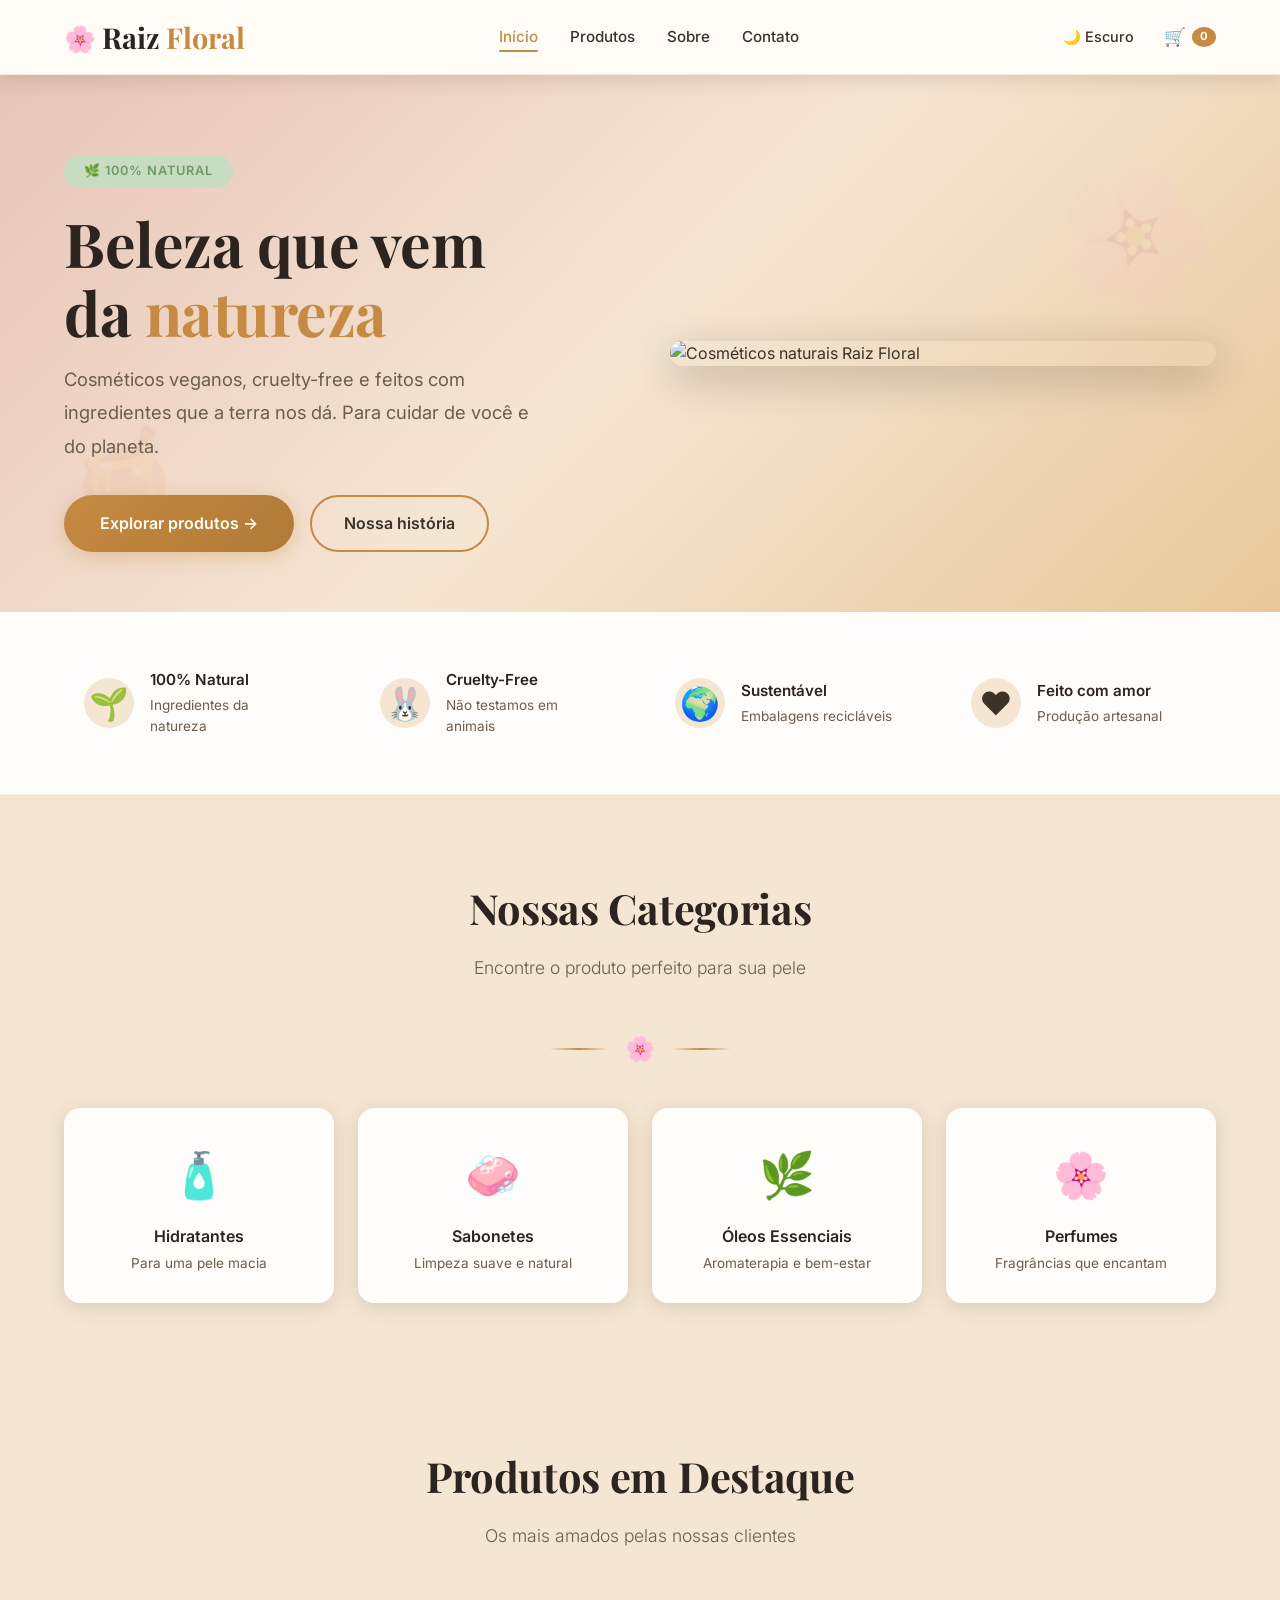
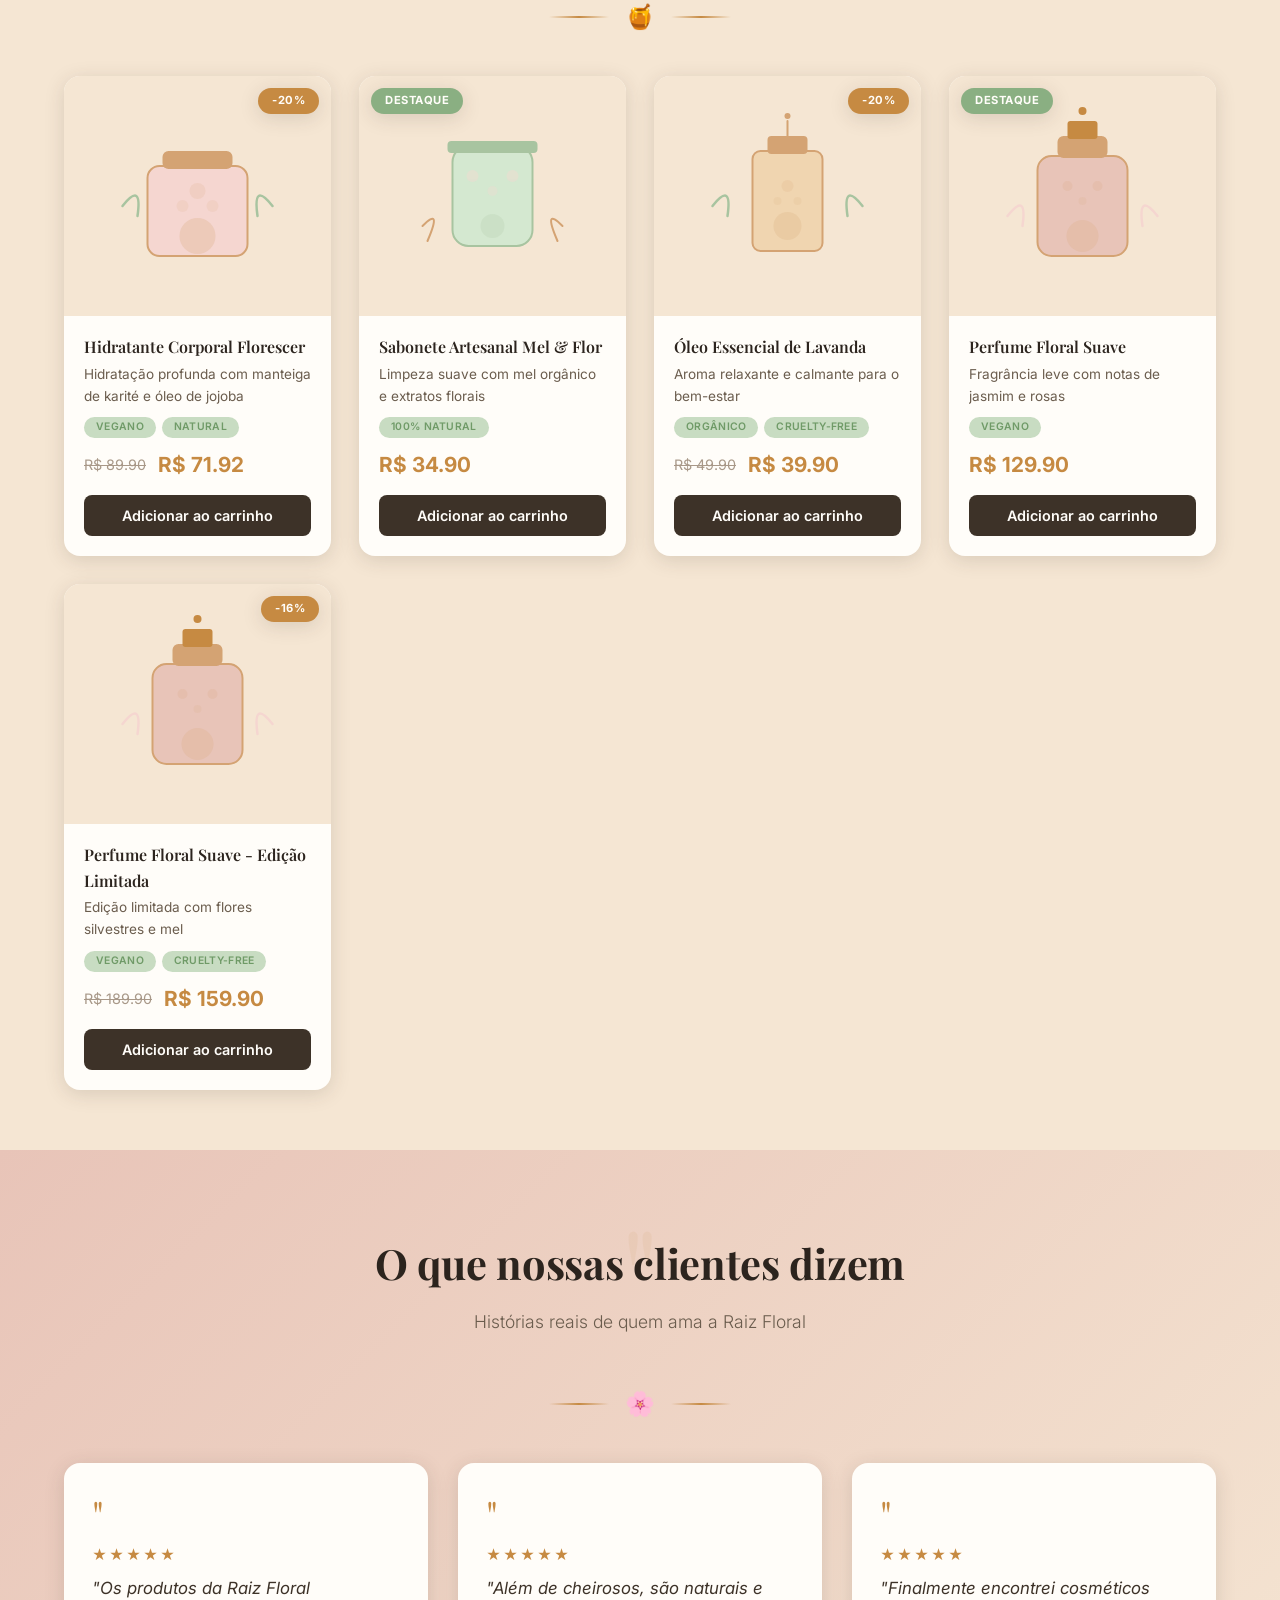
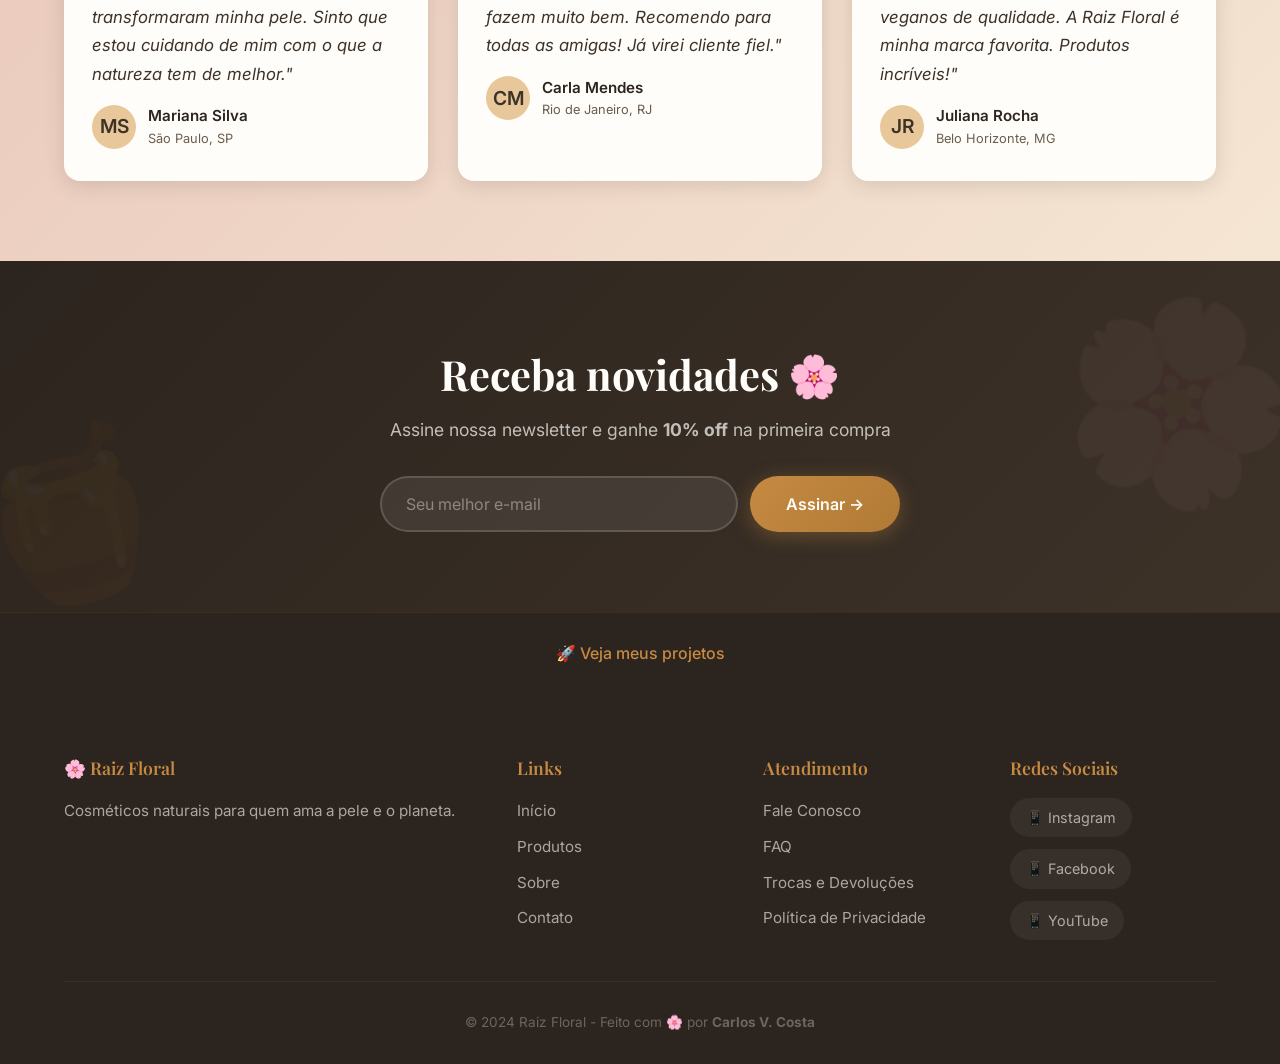
==== commit d2bfc70b: "Refactor header section in index.html" ====
--- a/index.html
+++ b/index.html
@@ -49,32 +49,35 @@
     <!-- ============================================================
     CABEÇALHO
     ============================================================ -->
-    <header class="cabecalho">
-        <div class="container">
-            <a href="index.html" class="logo">
-                <span class="icone">🌸</span>
-                <span class="texto-escuro">Raiz</span>
-                <span class="texto">Floral</span>
+  <header class="cabecalho">
+    <div class="container">
+        <a href="index.html" class="logo">
+            <span class="icone">🌸</span>
+            <span class="texto-escuro">Raiz</span>
+            <span class="texto">Floral</span>
+        </a>
+
+        <nav class="menu">
+            <button class="menu-toggle" id="menuToggle" aria-label="Abrir menu">☰</button>
+            <ul id="menuList">
+                <li><a href="index.html" class="ativo">Início</a></li>
+                <li><a href="produtos.html">Produtos</a></li>
+                <li><a href="sobre.html">Sobre</a></li>
+                <li><a href="contato.html">Contato</a></li>
+            </ul>
+        </nav>
+
+        <div class="acoes-cabecalho">
+            <button id="btnDarkMode" class="btn-dark-mode" aria-label="Alternar modo escuro">
+                🌙 Escuro
+            </button>
+            <a href="carrinho.html" class="link-carrinho">
+                🛒
+                <span class="contador-carrinho" id="contadorCarrinho">0</span>
             </a>
-
-            <nav class="menu">
-                <button class="menu-toggle" id="menuToggle" aria-label="Abrir menu">☰</button>
-                <ul id="menuList">
-                    <li><a href="index.html" class="ativo">Início</a></li>
-                    <li><a href="produtos.html">Produtos</a></li>
-                    <li><a href="sobre.html">Sobre</a></li>
-                    <li><a href="contato.html">Contato</a></li>
-                </ul>
-            </nav>
-
-            <div class="acoes-cabecalho">
-                <a href="carrinho.html" class="link-carrinho">
-                    🛒
-                    <span class="contador-carrinho" id="contadorCarrinho">0</span>
-                </a>
-            </div>
-        </div>
-    </header>
+        </div>
+    </div>
+</header>
 
     <!-- ============================================================
     HERO - BANNER PRINCIPAL
--- a/style.css
+++ b/style.css
@@ -2598,7 +2598,547 @@
         max-width: 100%;
     }
 }
-
+/* ============================================================
+   MODO ESCURO (DARK MODE)
+   ============================================================ */
+
+/* Botão de toggle */
+.btn-dark-mode {
+    background: none;
+    border: none;
+    font-size: 1.3rem;
+    cursor: pointer;
+    padding: 6px 10px;
+    border-radius: var(--borda-arredondada);
+    transition: var(--transicao);
+    color: #3D3228;
+    display: flex;
+    align-items: center;
+    gap: 6px;
+    font-family: 'Inter', sans-serif;
+    font-weight: 500;
+    font-size: 0.9rem;
+}
+
+.btn-dark-mode:hover {
+    color: #C68A42;
+    background: rgba(198, 138, 66, 0.08);
+}
+
+.btn-dark-mode .icone-dark {
+    font-size: 1.2rem;
+}
+
+/* ===== MODO ESCURO ATIVO ===== */
+html.dark-mode {
+    --dourado: #D4A373;
+    --dourado-claro: #C68A42;
+    --dourado-escuro: #E8C89A;
+    --rosa: #6B4D42;
+    --rosa-claro: #3D3228;
+    --rosa-escuro: #8A6B5E;
+    --verde: #7A9A72;
+    --verde-claro: #5A7A52;
+    --verde-escuro: #9ABA92;
+    --marrom: #D4C8C0;
+    --marrom-claro: #B8A89A;
+    --cinza: #A89888;
+    --cinza-claro: #8A7A6B;
+    --branco: #2C241E;
+    --preto: #1A1510;
+    --vermelho: #D45A4A;
+
+    --sombra-suave: 0 4px 20px rgba(0, 0, 0, 0.4);
+    --sombra-media: 0 8px 30px rgba(0, 0, 0, 0.5);
+    --sombra-forte: 0 12px 40px rgba(0, 0, 0, 0.6);
+    --sombra-dourada: 0 4px 20px rgba(198, 138, 66, 0.3);
+
+    --gradiente-dourado: linear-gradient(135deg, #D4A373, #C68A42);
+    --gradiente-rosa: linear-gradient(135deg, #6B4D42, #3D3228);
+    --gradiente-verde: linear-gradient(135deg, #7A9A72, #5A7A52);
+    --gradiente-hero: linear-gradient(135deg, #3D3228 0%, #2C241E 50%, #6B4D42 100%);
+}
+
+/* Cores fixas no dark mode (não dependem das variáveis) */
+html.dark-mode body {
+    background: #1A1510;
+    color: #D4C8C0;
+}
+
+html.dark-mode .cabecalho {
+    background: rgba(26, 21, 16, 0.95);
+    border-bottom-color: rgba(198, 138, 66, 0.15);
+}
+
+html.dark-mode .logo .texto-escuro {
+    color: #D4C8C0;
+}
+
+html.dark-mode .menu ul li a {
+    color: #D4C8C0;
+}
+
+html.dark-mode .menu ul li a:hover {
+    color: #D4A373;
+}
+
+html.dark-mode .menu ul li a.ativo {
+    color: #D4A373;
+}
+
+html.dark-mode .btn-dark-mode {
+    color: #D4C8C0;
+}
+
+html.dark-mode .btn-dark-mode:hover {
+    color: #D4A373;
+}
+
+html.dark-mode .hero,
+html.dark-mode .banner-pagina {
+    background: var(--gradiente-hero);
+}
+
+html.dark-mode .hero-conteudo h1,
+html.dark-mode .banner-pagina h1 {
+    color: #D4C8C0;
+}
+
+html.dark-mode .hero-conteudo p,
+html.dark-mode .banner-pagina p {
+    color: #A89888;
+}
+
+html.dark-mode .selos-qualidade,
+html.dark-mode .card-produto,
+html.dark-mode .card-depoimento,
+html.dark-mode .card-categoria,
+html.dark-mode .card-missao,
+html.dark-mode .card-equipe,
+html.dark-mode .formulario-contato,
+html.dark-mode .info-contato .card-info,
+html.dark-mode .redes-sociais-contato,
+html.dark-mode .lista-itens,
+html.dark-mode .resumo-pedido,
+html.dark-mode .mapa-container,
+html.dark-mode .timeline-conteudo {
+    background: #2C241E;
+    color: #D4C8C0;
+}
+
+html.dark-mode .categorias,
+html.dark-mode .missao-valores,
+html.dark-mode .equipe {
+    background: #2C241E;
+}
+
+html.dark-mode .depoimentos {
+    background: var(--gradiente-rosa);
+}
+
+html.dark-mode .historia {
+    background: #1A1510;
+}
+
+html.dark-mode .valores,
+html.dark-mode .linha-tempo,
+html.dark-mode .contato,
+html.dark-mode .carrinho-pagina {
+    background: #1A1510;
+}
+
+html.dark-mode .card-categoria h3,
+html.dark-mode .card-produto .info h3,
+html.dark-mode .card-missao h3,
+html.dark-mode .card-equipe .info h4,
+html.dark-mode .info-contato .card-info .conteudo h4,
+html.dark-mode .resumo-pedido h3,
+html.dark-mode .formulario-contato h3,
+html.dark-mode .redes-sociais-contato h4,
+html.dark-mode .lista-itens .cabecalho-lista,
+html.dark-mode .item-carrinho .produto-info .detalhes h4,
+html.dark-mode .item-carrinho .quantidade span,
+html.dark-mode .sem-resultados h3,
+html.dark-mode .carrinho-vazio h3,
+html.dark-mode .mapa-placeholder h3,
+html.dark-mode .timeline-conteudo h4 {
+    color: #D4C8C0;
+}
+
+html.dark-mode .card-produto .info .descricao,
+html.dark-mode .card-missao p,
+html.dark-mode .card-equipe .info .bio,
+html.dark-mode .info-contato .card-info .conteudo p,
+html.dark-mode .resumo-pedido .linha-resumo,
+html.dark-mode .formulario-contato .descricao,
+html.dark-mode .item-carrinho .produto-info .detalhes .preco-unitario,
+html.dark-mode .sem-resultados p,
+html.dark-mode .carrinho-vazio p,
+html.dark-mode .mapa-placeholder p,
+html.dark-mode .timeline-conteudo p,
+html.dark-mode .hero-conteudo p {
+    color: #A89888;
+}
+
+html.dark-mode .card-produto .preco-antigo {
+    color: #8A7A6B;
+}
+
+html.dark-mode .card-produto .selo {
+    background: #5A7A52;
+    color: #C8DCC2;
+}
+
+html.dark-mode .card-produto .selo.vegano {
+    background: #5A7A52;
+    color: #C8DCC2;
+}
+
+html.dark-mode .card-produto .selo.natural {
+    background: #6B4D42;
+    color: #E8C89A;
+}
+
+html.dark-mode .card-produto .selo.cruelty {
+    background: #6B4D42;
+    color: #D4C8C0;
+}
+
+html.dark-mode .filtros {
+    background: rgba(26, 21, 16, 0.95);
+}
+
+html.dark-mode .filtros-grupo label {
+    color: #A89888;
+}
+
+html.dark-mode .filtro-botao {
+    border-color: #6B5D4E;
+    color: #A89888;
+}
+
+html.dark-mode .filtro-botao:hover {
+    border-color: #D4A373;
+    color: #D4A373;
+}
+
+html.dark-mode .filtro-botao.ativo {
+    border-color: #D4A373;
+    background: #D4A373;
+    color: #2C241E;
+}
+
+html.dark-mode .busca-container input {
+    background: #3D3228;
+    border-color: #6B5D4E;
+    color: #D4C8C0;
+}
+
+html.dark-mode .busca-container input::placeholder {
+    color: #8A7A6B;
+}
+
+html.dark-mode .busca-container input:focus {
+    border-color: #D4A373;
+}
+
+html.dark-mode .item-carrinho:hover {
+    background: #3D3228;
+}
+
+html.dark-mode .item-carrinho .quantidade button {
+    border-color: #6B5D4E;
+    color: #D4C8C0;
+}
+
+html.dark-mode .item-carrinho .quantidade button:hover {
+    border-color: #D4A373;
+    background: #D4A373;
+    color: #2C241E;
+}
+
+html.dark-mode .botao-remover {
+    color: #8A7A6B;
+}
+
+html.dark-mode .botao-remover:hover {
+    color: #D45A4A;
+    background: rgba(212, 90, 74, 0.15);
+}
+
+html.dark-mode .lista-itens .cabecalho-lista {
+    background: #3D3228;
+    color: #A89888;
+}
+
+html.dark-mode .cupom-container input {
+    background: #3D3228;
+    border-color: #6B5D4E;
+    color: #D4C8C0;
+}
+
+html.dark-mode .cupom-container input:focus {
+    border-color: #D4A373;
+}
+
+html.dark-mode .cupom-container .btn-aplicar {
+    background: #D4A373;
+    color: #2C241E;
+}
+
+html.dark-mode .cupom-container .btn-aplicar:hover {
+    background: #C68A42;
+}
+
+html.dark-mode .form-grupo input,
+html.dark-mode .form-grupo select,
+html.dark-mode .form-grupo textarea {
+    background: #3D3228;
+    border-color: #6B5D4E;
+    color: #D4C8C0;
+}
+
+html.dark-mode .form-grupo input:focus,
+html.dark-mode .form-grupo select:focus,
+html.dark-mode .form-grupo textarea:focus {
+    border-color: #D4A373;
+    background: #2C241E;
+}
+
+html.dark-mode .form-grupo label {
+    color: #D4C8C0;
+}
+
+html.dark-mode .redes-sociais-contato .btn-rede {
+    background: #3D3228;
+    color: #D4C8C0;
+}
+
+html.dark-mode .redes-sociais-contato .btn-rede:hover {
+    border-color: #D4A373;
+    background: #2C241E;
+}
+
+html.dark-mode .info-contato .card-info .icone {
+    background: #3D3228;
+}
+
+html.dark-mode .info-contato .card-info:hover .icone {
+    background: #6B4D42;
+}
+
+html.dark-mode .card-depoimento .cliente .avatar {
+    background: #6B4D42;
+    color: #D4C8C0;
+}
+
+html.dark-mode .card-depoimento .cliente .nome {
+    color: #D4C8C0;
+}
+
+html.dark-mode .card-depoimento .cliente .cidade {
+    color: #A89888;
+}
+
+html.dark-mode .item-selo:hover {
+    background: #3D3228;
+}
+
+html.dark-mode .item-selo .icone {
+    background: #3D3228;
+}
+
+html.dark-mode .item-selo:hover .icone {
+    background: #6B4D42;
+}
+
+html.dark-mode .card-equipe .avatar {
+    background: #3D3228;
+    border-color: #6B4D42;
+}
+
+html.dark-mode .card-equipe:hover .avatar {
+    border-color: #D4A373;
+}
+
+html.dark-mode .card-equipe .info .cargo {
+    color: #D4A373;
+}
+
+html.dark-mode .timeline::before {
+    background: #6B4D42;
+}
+
+html.dark-mode .timeline-item::before {
+    border-color: #2C241E;
+}
+
+html.dark-mode .toast {
+    background: #5A7A52;
+}
+
+html.dark-mode .voltar-portfolio {
+    background: #1A1510;
+    border-top-color: rgba(198, 138, 66, 0.1);
+}
+
+html.dark-mode .rodape {
+    background: #1A1510;
+}
+
+html.dark-mode .rodape-inferior {
+    border-top-color: rgba(255, 253, 249, 0.06);
+}
+
+html.dark-mode .card-produto .btn-comprar {
+    background: #D4A373;
+    color: #2C241E;
+}
+
+html.dark-mode .card-produto .btn-comprar:hover {
+    background: #C68A42;
+}
+
+html.dark-mode .card-produto .btn-comprar.adicionado {
+    background: #7A9A72;
+    color: #D4C8C0;
+}
+
+html.dark-mode .botao-secundario {
+    color: #D4C8C0;
+    border-color: #D4A373;
+}
+
+html.dark-mode .botao-secundario:hover {
+    background: #D4A373;
+    color: #2C241E;
+}
+
+html.dark-mode .botao-voltar {
+    color: #D4A373;
+}
+
+html.dark-mode .botao-voltar:hover {
+    color: #C68A42;
+    background: rgba(212, 163, 115, 0.1);
+}
+
+html.dark-mode h1,
+html.dark-mode h2,
+html.dark-mode h3,
+html.dark-mode h4 {
+    color: #D4C8C0;
+}
+
+html.dark-mode h2 {
+    color: #D4C8C0;
+}
+
+html.dark-mode .subtitulo-secao {
+    color: #A89888;
+}
+
+html.dark-mode .linha-decorativa .flor {
+    color: #D4A373;
+}
+
+html.dark-mode .hero-tag {
+    background: #5A7A52;
+    color: #C8DCC2;
+}
+
+html.dark-mode .hero-conteudo h1 .destaque {
+    color: #D4A373;
+}
+
+html.dark-mode .card-produto .preco-atual {
+    color: #D4A373;
+}
+
+html.dark-mode .card-depoimento .aspas,
+html.dark-mode .card-depoimento .estrelas {
+    color: #D4A373;
+}
+
+html.dark-mode .item-carrinho .subtotal {
+    color: #D4A373;
+}
+
+html.dark-mode .resumo-pedido .linha-resumo.total .valor {
+    color: #D4A373;
+}
+
+html.dark-mode .resumo-pedido .linha-resumo.total {
+    border-top-color: #D4A373;
+}
+
+html.dark-mode .mapa-container {
+    background: linear-gradient(135deg, #2C241E, #3D3228);
+    border-color: #D4A373;
+}
+
+html.dark-mode .card-valor:hover {
+    border-color: #D4A373;
+    background: rgba(212, 163, 115, 0.06);
+}
+
+html.dark-mode .card-depoimento p {
+    color: #D4C8C0;
+}
+
+html.dark-mode .historia-texto p {
+    color: #A89888;
+}
+
+html.dark-mode .historia-texto .citacao {
+    color: #D4C8C0;
+    background: rgba(107, 77, 66, 0.3);
+    border-left-color: #D4A373;
+}
+
+html.dark-mode .newsletter {
+    background: linear-gradient(135deg, #1A1510 0%, #2C241E 100%);
+}
+
+html.dark-mode .newsletter h2 {
+    color: #D4C8C0;
+}
+
+html.dark-mode .newsletter p {
+    color: rgba(212, 200, 192, 0.7);
+}
+
+html.dark-mode .depoimentos::before {
+    color: #D4A373;
+    opacity: 0.06;
+}
+
+html.dark-mode .hero::before,
+html.dark-mode .hero::after,
+html.dark-mode .banner-pagina::before,
+html.dark-mode .banner-pagina::after {
+    opacity: 0.04;
+}
+
+html.dark-mode .newsletter::before,
+html.dark-mode .newsletter::after {
+    opacity: 0.03;
+}
+
+html.dark-mode .form-newsletter input {
+    background: rgba(255, 253, 249, 0.05);
+    border-color: rgba(255, 253, 249, 0.1);
+    color: #D4C8C0;
+}
+
+html.dark-mode .form-newsletter input:focus {
+    border-color: #D4A373;
+    background: rgba(255, 253, 249, 0.08);
+}
+
+html.dark-mode .card-produto .imagem {
+    background: #3D3228;
+}
 /* Mobile pequeno */
 @media (max-width: 480px) {
     h1 {
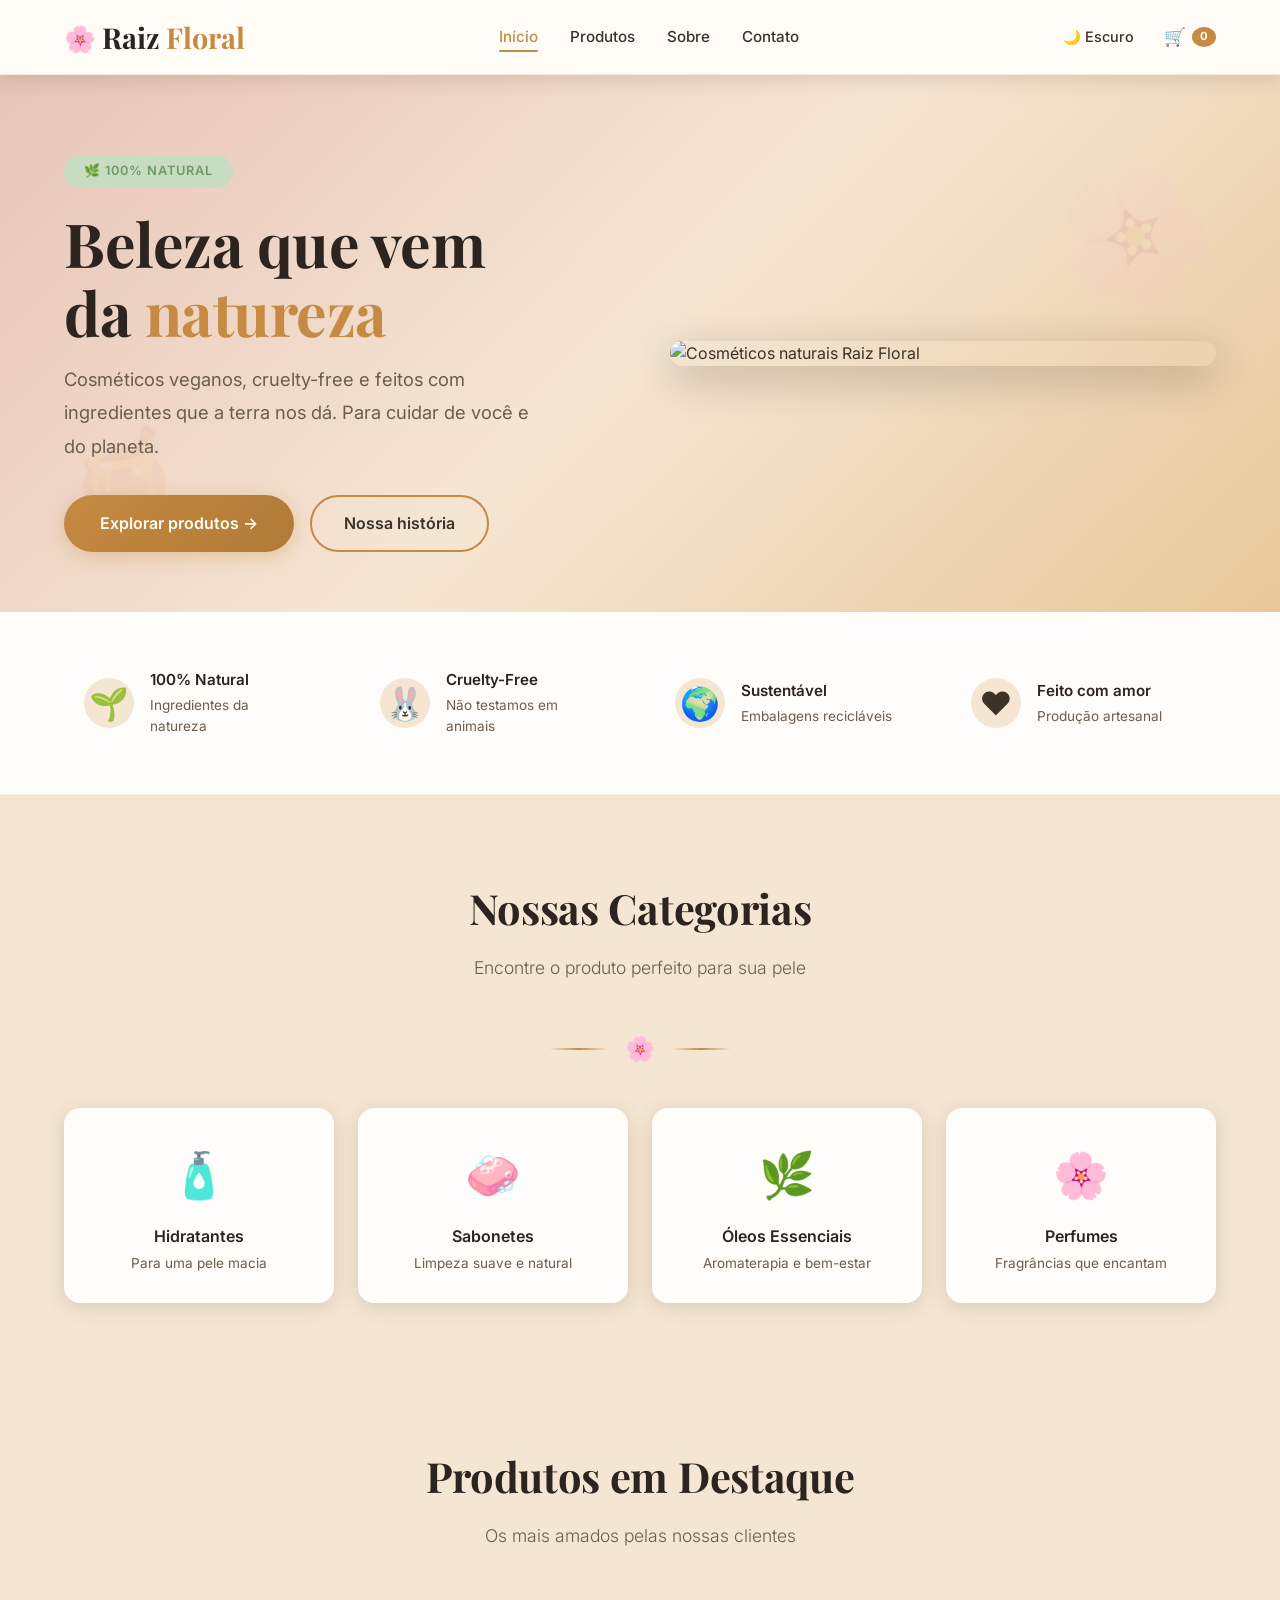
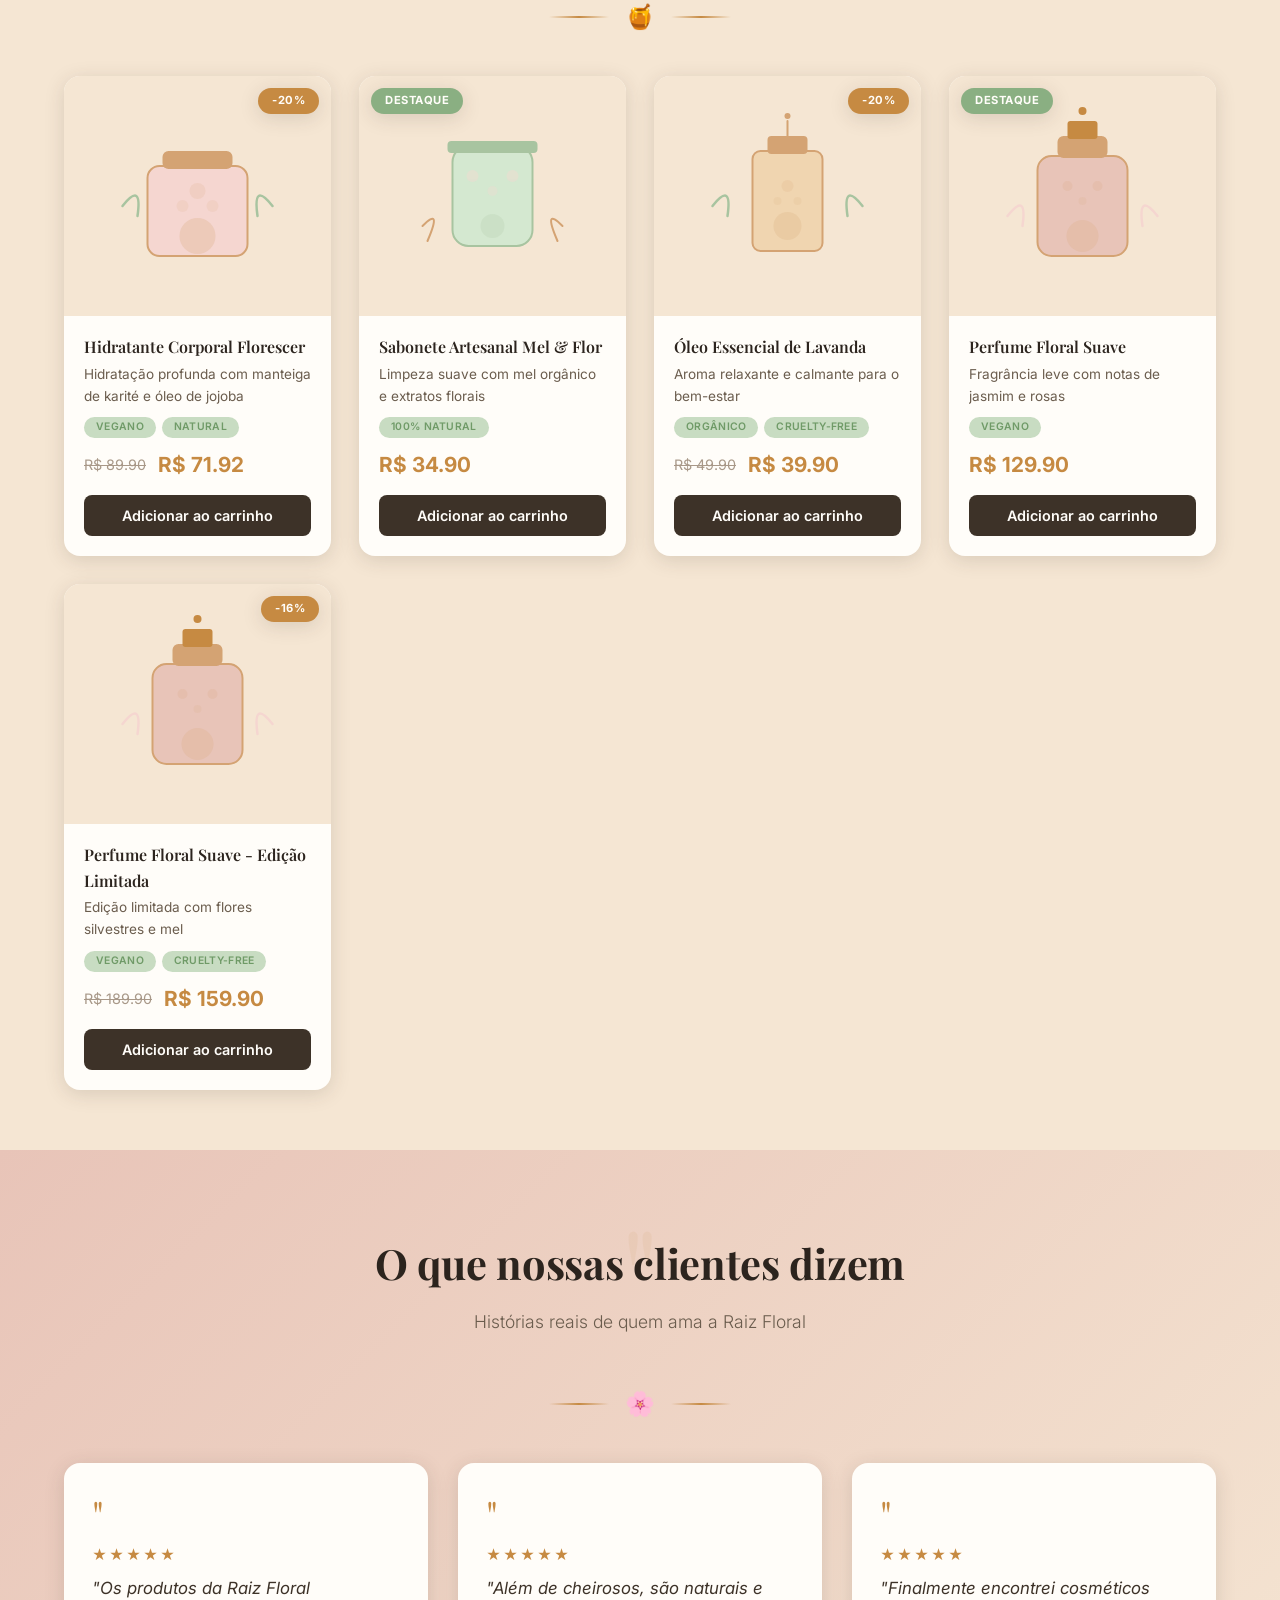
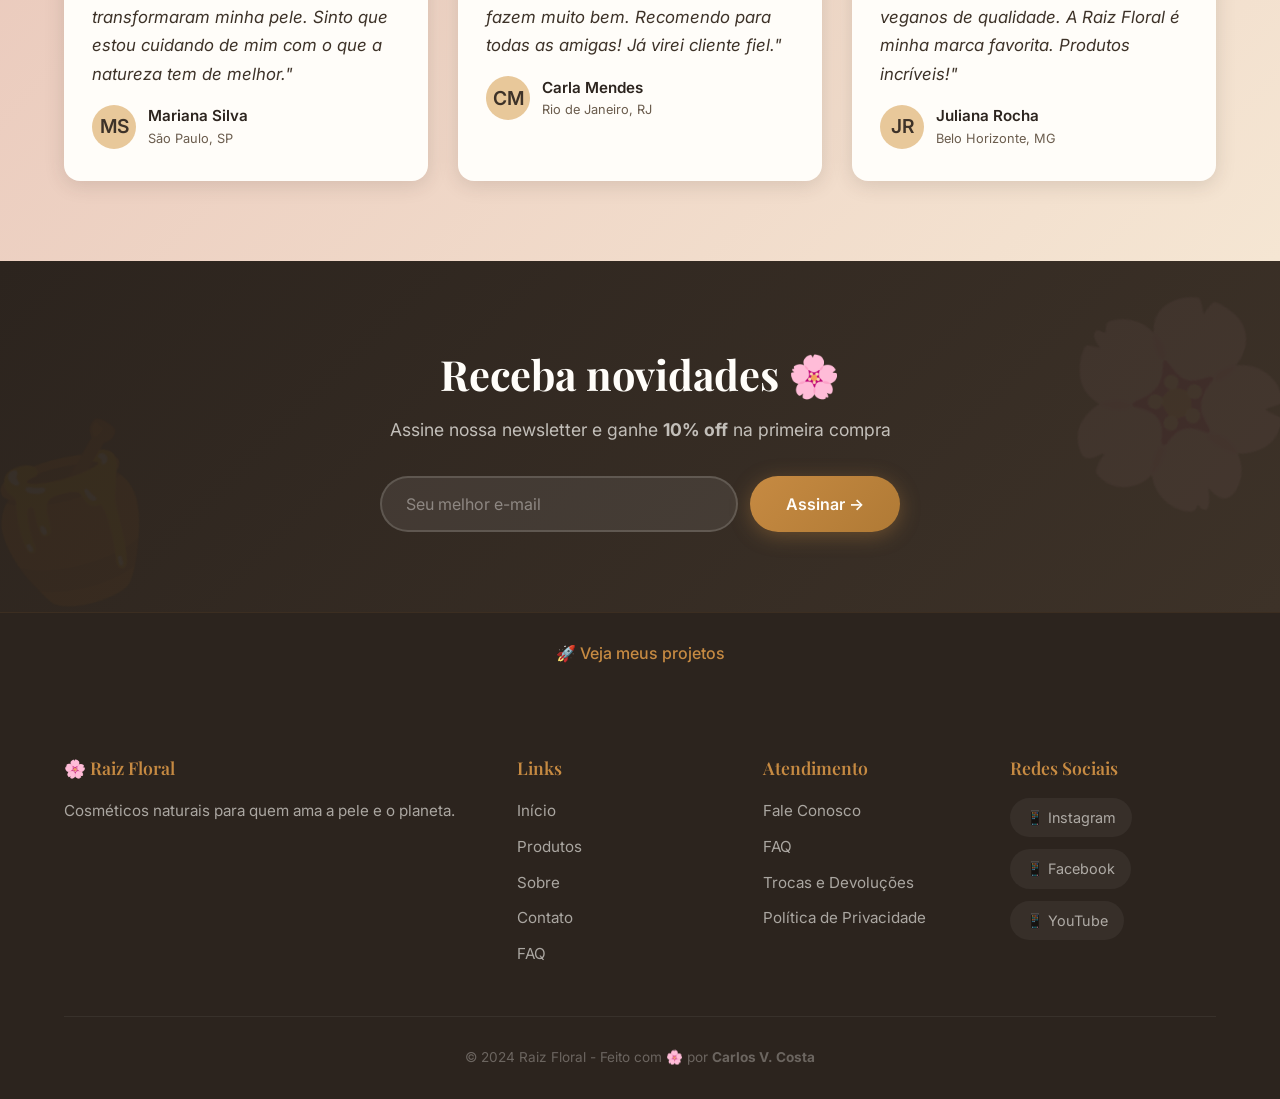
==== commit 343d395f: "Refactor footer structure and update links" ====
--- a/index.html
+++ b/index.html
@@ -311,50 +311,50 @@
     <!-- ============================================================
     RODAPÉ
     ============================================================ -->
-    <footer class="rodape">
-        <div class="container">
-            <div class="grade-rodape">
-                <div class="coluna-rodape">
-                    <h4>🌸 Raiz Floral</h4>
-                    <p>Cosméticos naturais para quem ama a pele e o planeta.</p>
-                </div>
-                <div class="coluna-rodape">
-                    <h4>Links</h4>
-                    <ul>
-                        <li><a href="index.html">Início</a></li>
-                        <li><a href="produtos.html">Produtos</a></li>
-                        <li><a href="sobre.html">Sobre</a></li>
-                        <li><a href="contato.html">Contato</a></li>
-                    </ul>
-                </div>
-                <div class="coluna-rodape">
-                    <h4>Atendimento</h4>
-                    <ul>
-                        <li><a href="#">Fale Conosco</a></li>
-                        <li><a href="#">FAQ</a></li>
-                        <li><a href="#">Trocas e Devoluções</a></li>
-                        <li><a href="#">Política de Privacidade</a></li>
-                    </ul>
-                </div>
-                <div class="coluna-rodape">
-                    <h4>Redes Sociais</h4>
-                    <div class="redes-sociais">
-                        <a href="#">📱 Instagram</a>
-                        <a href="#">📱 Facebook</a>
-                        <a href="#">📱 YouTube</a>
-                    </div>
-                </div>
-            </div>
-            <div class="rodape-inferior">
-                <p>
-                    © 2024 Raiz Floral - Feito com
-                    <span class="coracao">🌸</span> por
-                    <strong>Carlos V. Costa</strong>
-                </p>
-            </div>
-        </div>
-    </footer>
-
+   <footer class="rodape">
+    <div class="container">
+        <div class="grade-rodape">
+            <div class="coluna-rodape">
+                <h4>🌸 Raiz Floral</h4>
+                <p>Cosméticos naturais para quem ama a pele e o planeta.</p>
+            </div>
+            <div class="coluna-rodape">
+                <h4>Links</h4>
+                <ul>
+                    <li><a href="index.html">Início</a></li>
+                    <li><a href="produtos.html">Produtos</a></li>
+                    <li><a href="sobre.html">Sobre</a></li>
+                    <li><a href="contato.html">Contato</a></li>
+                    <li><a href="faq.html">FAQ</a></li>
+                </ul>
+            </div>
+            <div class="coluna-rodape">
+                <h4>Atendimento</h4>
+                <ul>
+                    <li><a href="contato.html">Fale Conosco</a></li>
+                    <li><a href="faq.html">FAQ</a></li>
+                    <li><a href="#">Trocas e Devoluções</a></li>
+                    <li><a href="#">Política de Privacidade</a></li>
+                </ul>
+            </div>
+            <div class="coluna-rodape">
+                <h4>Redes Sociais</h4>
+                <div class="redes-sociais">
+                    <a href="#">📱 Instagram</a>
+                    <a href="#">📱 Facebook</a>
+                    <a href="#">📱 YouTube</a>
+                </div>
+            </div>
+        </div>
+        <div class="rodape-inferior">
+            <p>
+                © 2024 Raiz Floral - Feito com
+                <span class="coracao">🌸</span> por
+                <strong>Carlos V. Costa</strong>
+            </p>
+        </div>
+    </div>
+</footer>
     <!-- ============================================================
     SCRIPTS
     ============================================================ -->
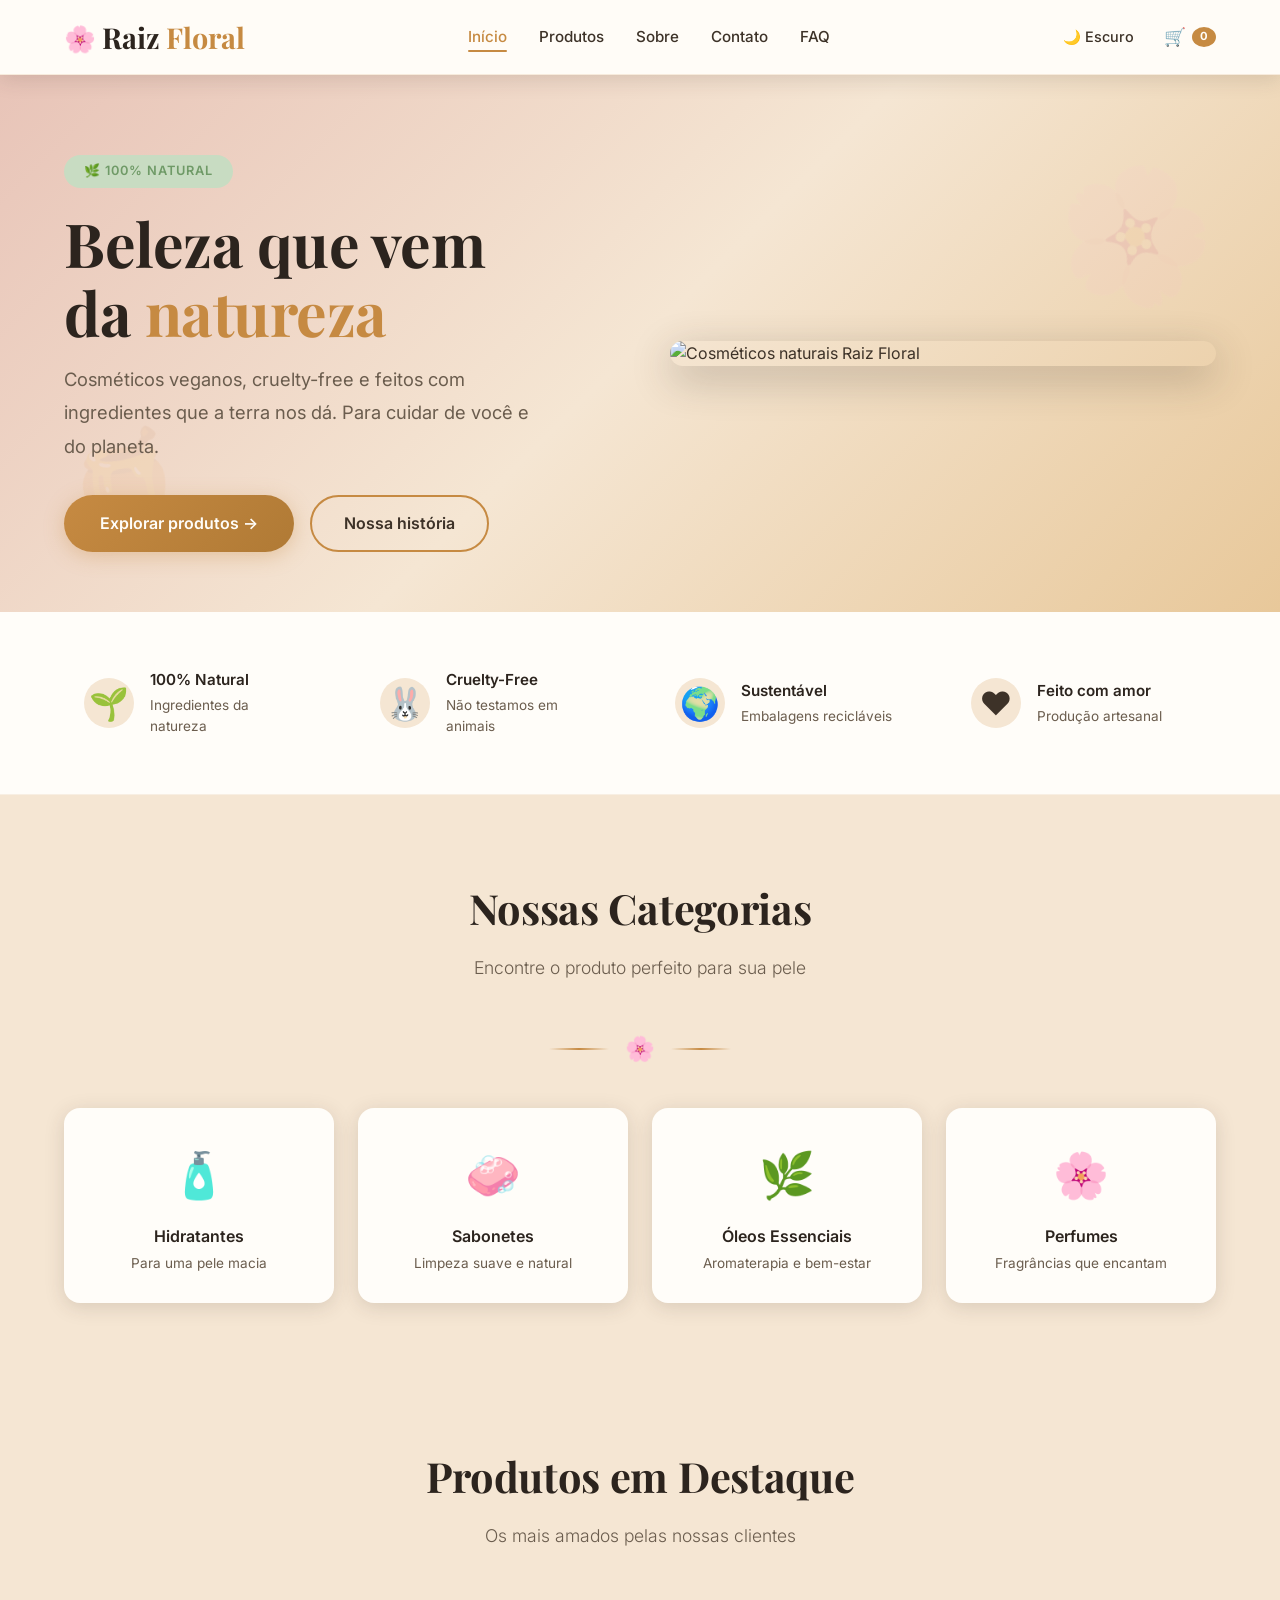
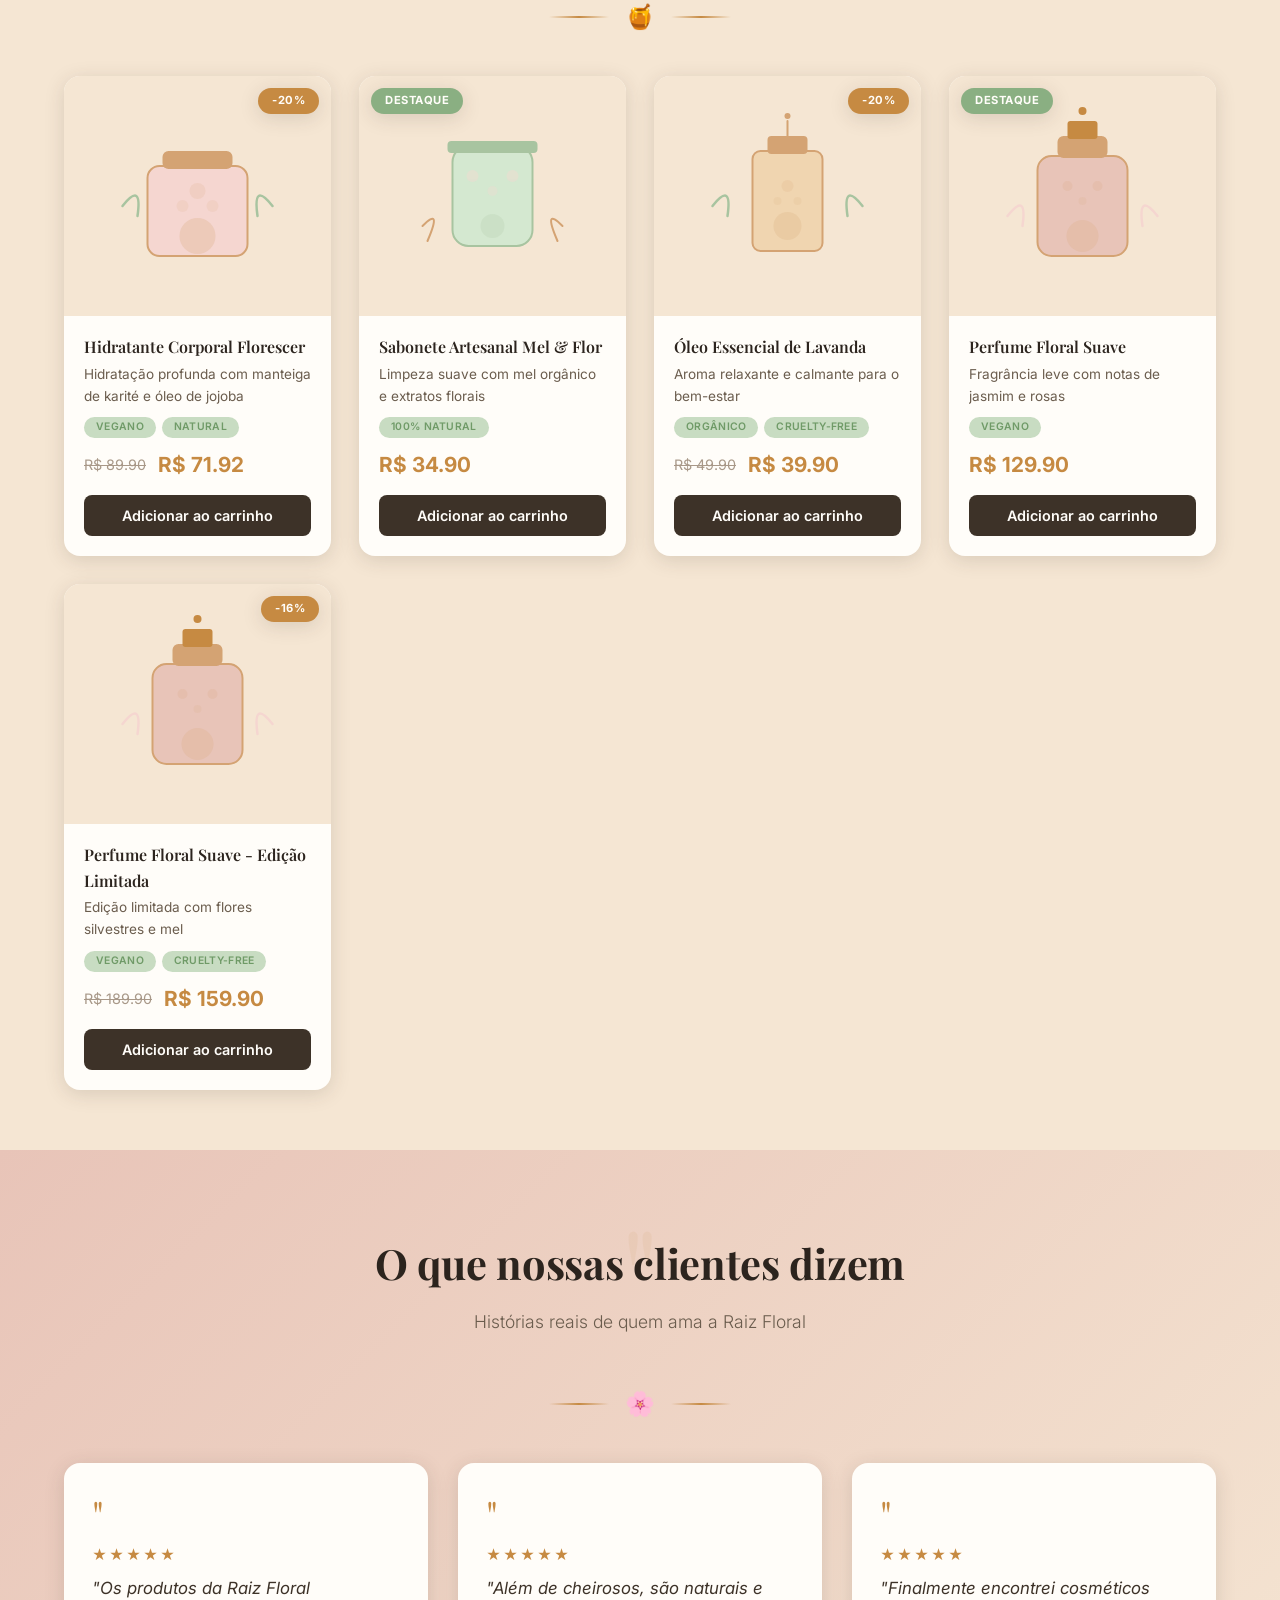
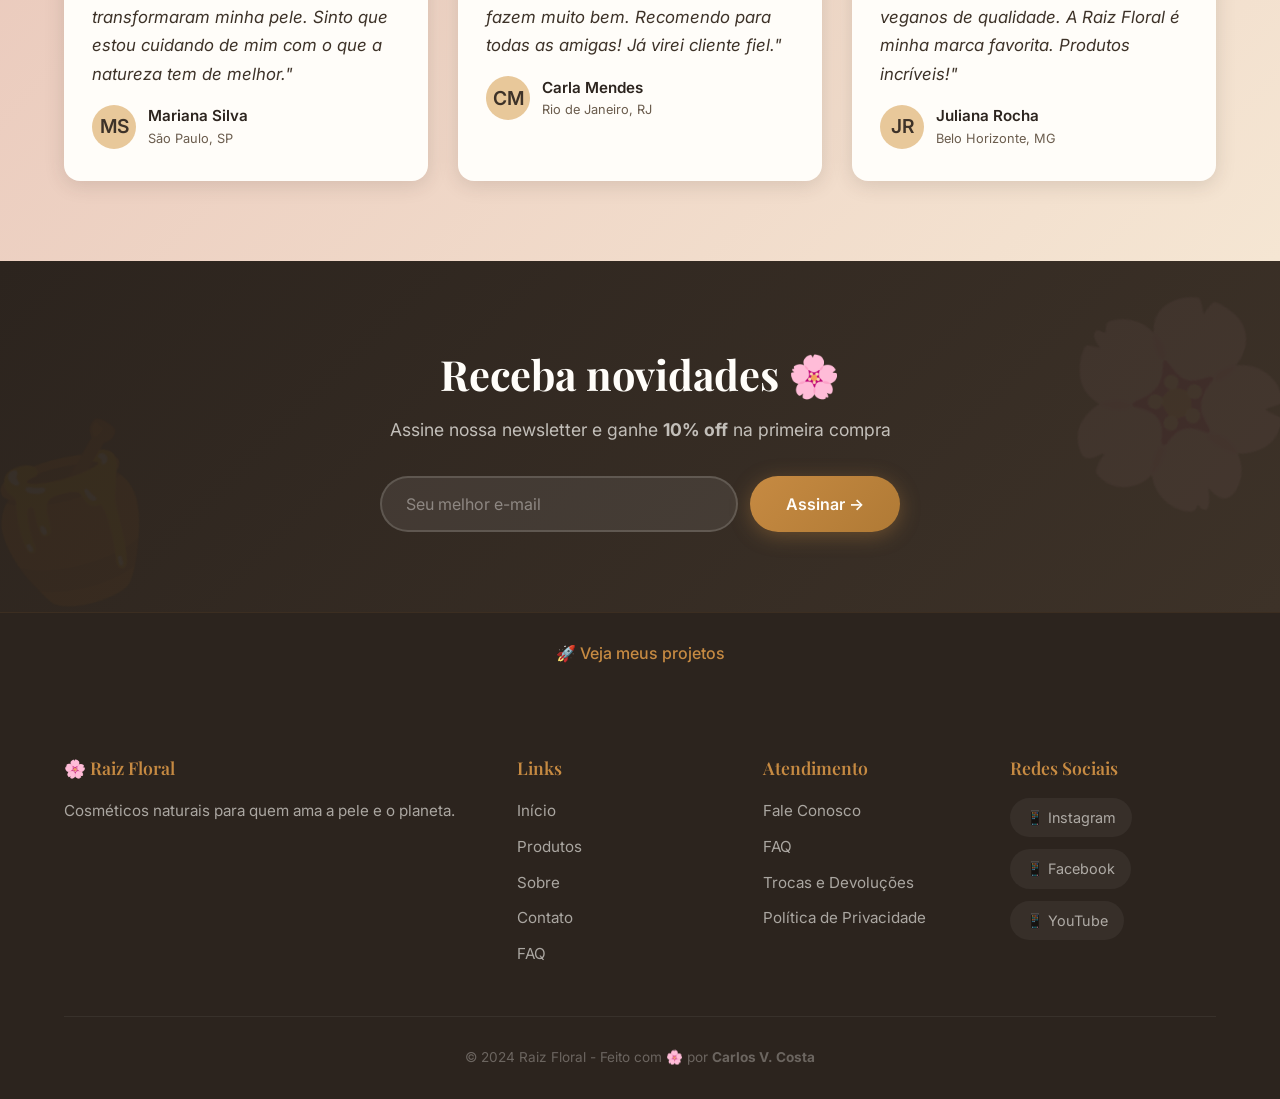
==== commit 2066abf8: "Update navigation menu to include FAQ link Added FAQ link to the navigation menu." ====
--- a/index.html
+++ b/index.html
@@ -57,15 +57,16 @@
             <span class="texto">Floral</span>
         </a>
 
-        <nav class="menu">
-            <button class="menu-toggle" id="menuToggle" aria-label="Abrir menu">☰</button>
-            <ul id="menuList">
-                <li><a href="index.html" class="ativo">Início</a></li>
-                <li><a href="produtos.html">Produtos</a></li>
-                <li><a href="sobre.html">Sobre</a></li>
-                <li><a href="contato.html">Contato</a></li>
-            </ul>
-        </nav>
+       <nav class="menu">
+    <button class="menu-toggle" id="menuToggle" aria-label="Abrir menu">☰</button>
+    <ul id="menuList">
+        <li><a href="index.html" class="ativo">Início</a></li>
+        <li><a href="produtos.html">Produtos</a></li>
+        <li><a href="sobre.html">Sobre</a></li>
+        <li><a href="contato.html">Contato</a></li>
+        <li><a href="faq.html">FAQ</a></li>
+    </ul>
+</nav>
 
         <div class="acoes-cabecalho">
             <button id="btnDarkMode" class="btn-dark-mode" aria-label="Alternar modo escuro">
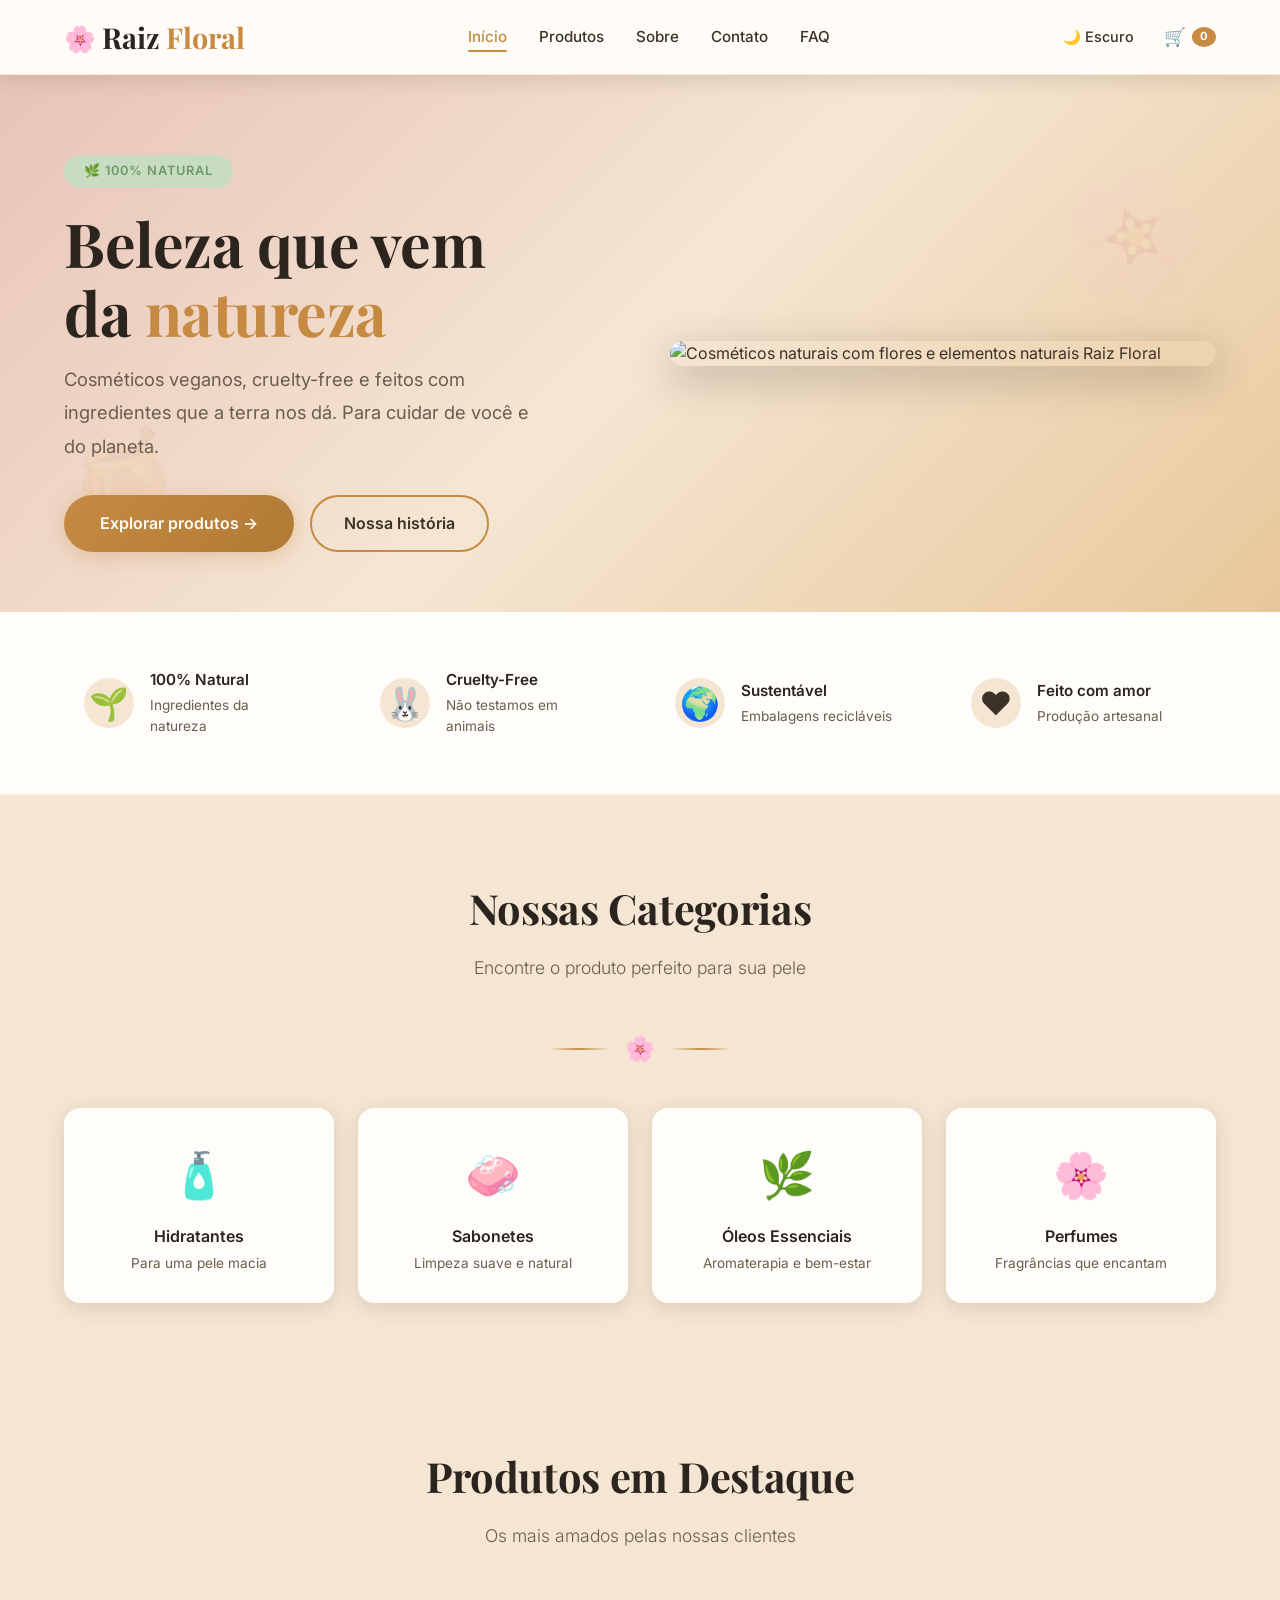
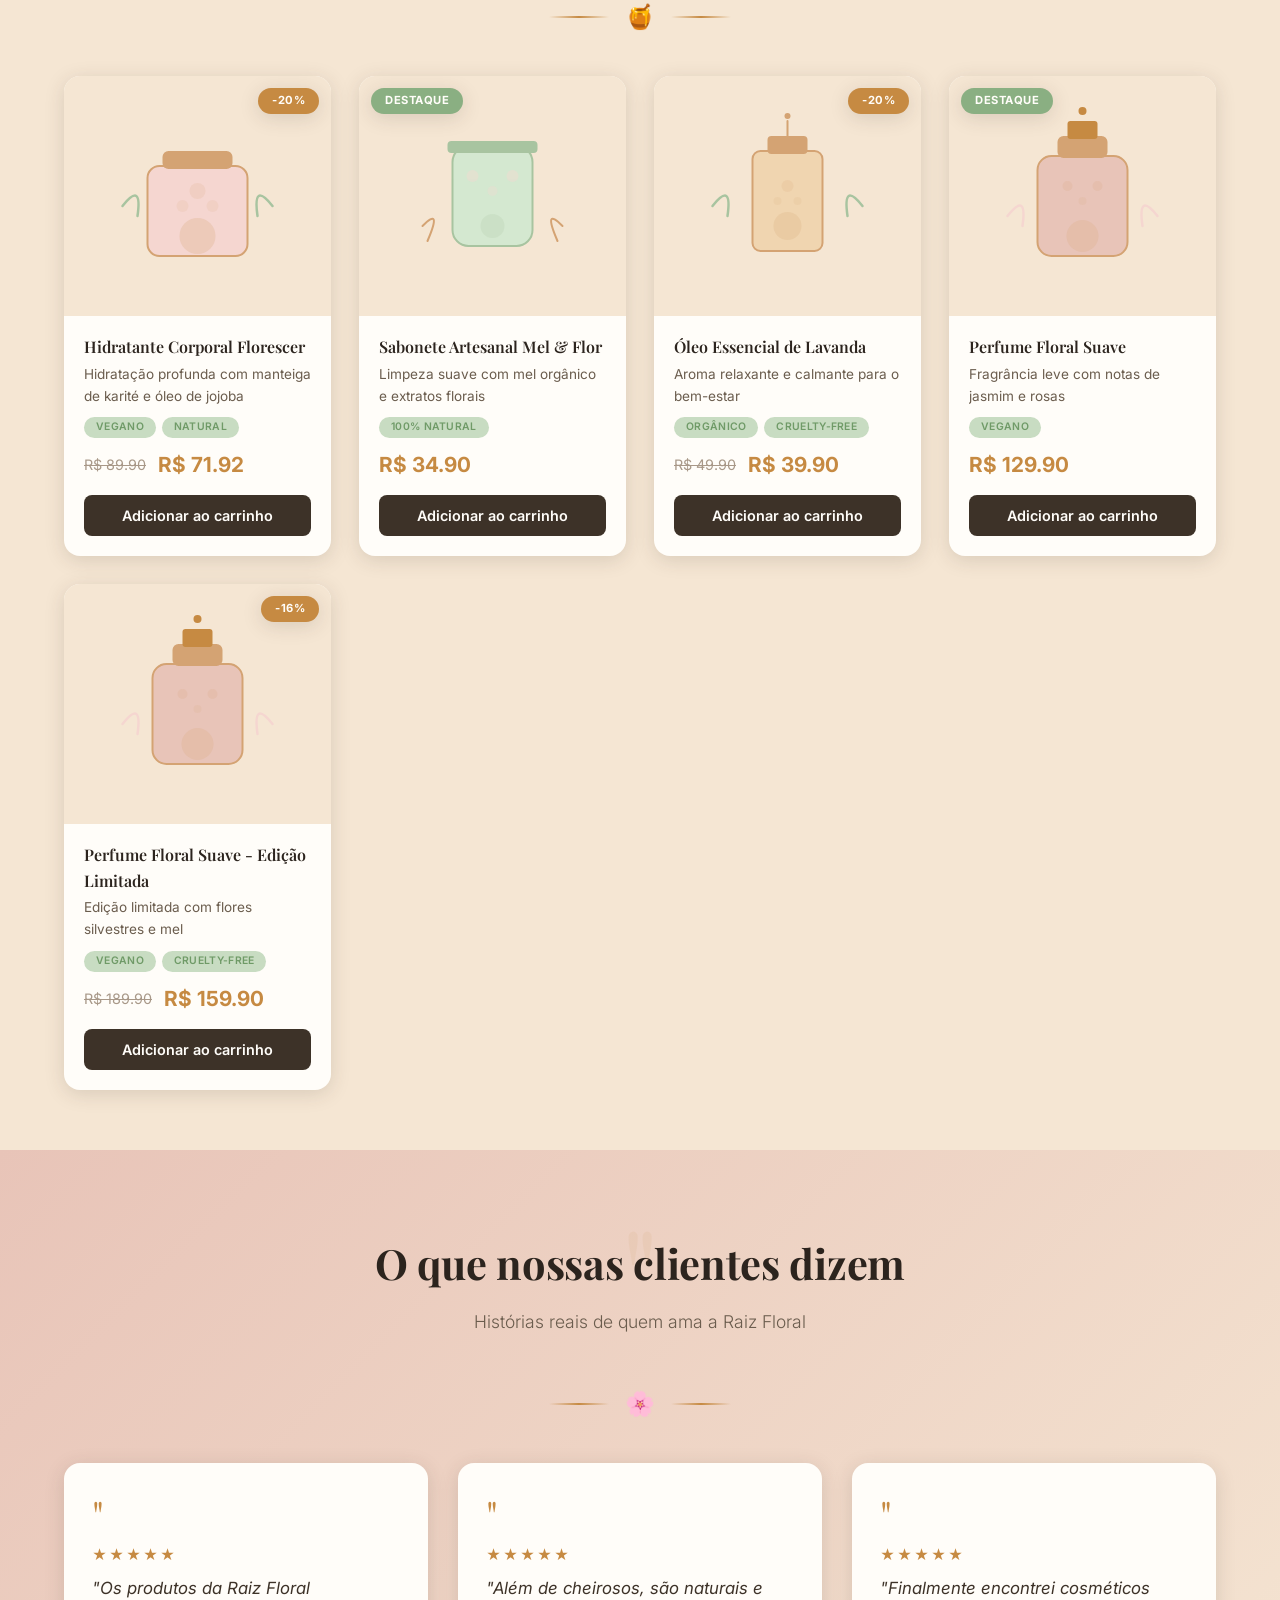
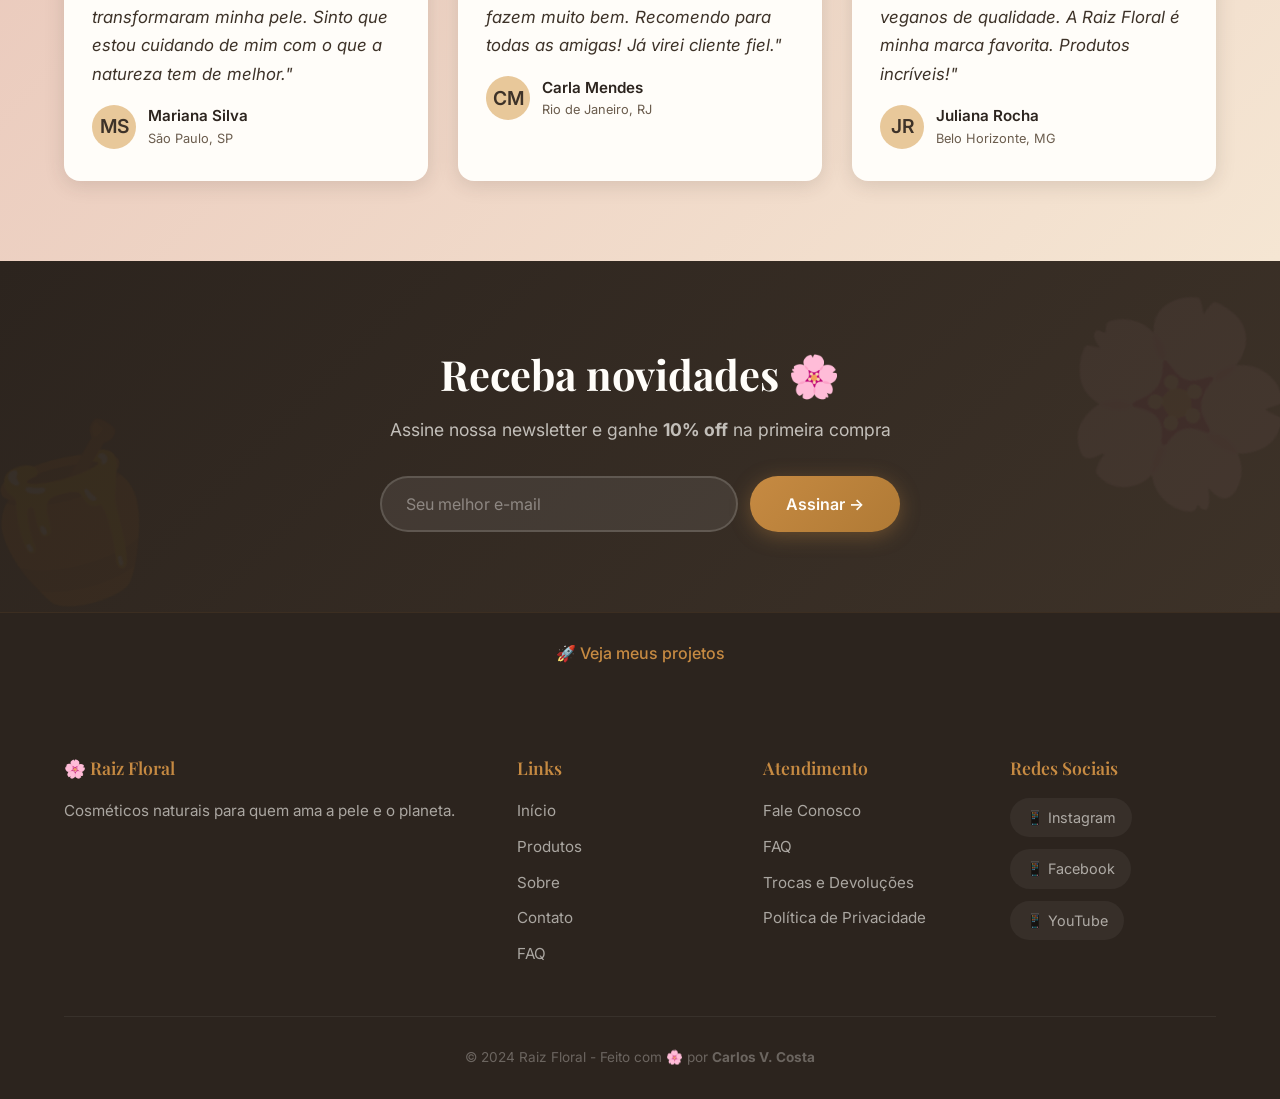
==== commit 00b5cdd9: "Update image source and alt text in index.html" ====
--- a/index.html
+++ b/index.html
@@ -106,10 +106,10 @@
             </div>
             <div class="hero-imagem">
                 <img
-                src="https://images.unsplash.com/photo-1602143407151-7111542de6e8?w=600&h=450&fit=crop&crop=center"
-                alt="Cosméticos naturais Raiz Floral"
-                loading="lazy"
-                >
+src="https://images.unsplash.com/photo-1596462502278-27e6d6d5ab9c?w=600&h=450&fit=crop&crop=center"
+alt="Cosméticos naturais com flores e elementos naturais Raiz Floral"
+loading="lazy"
+>
             </div>
         </div>
     </section>
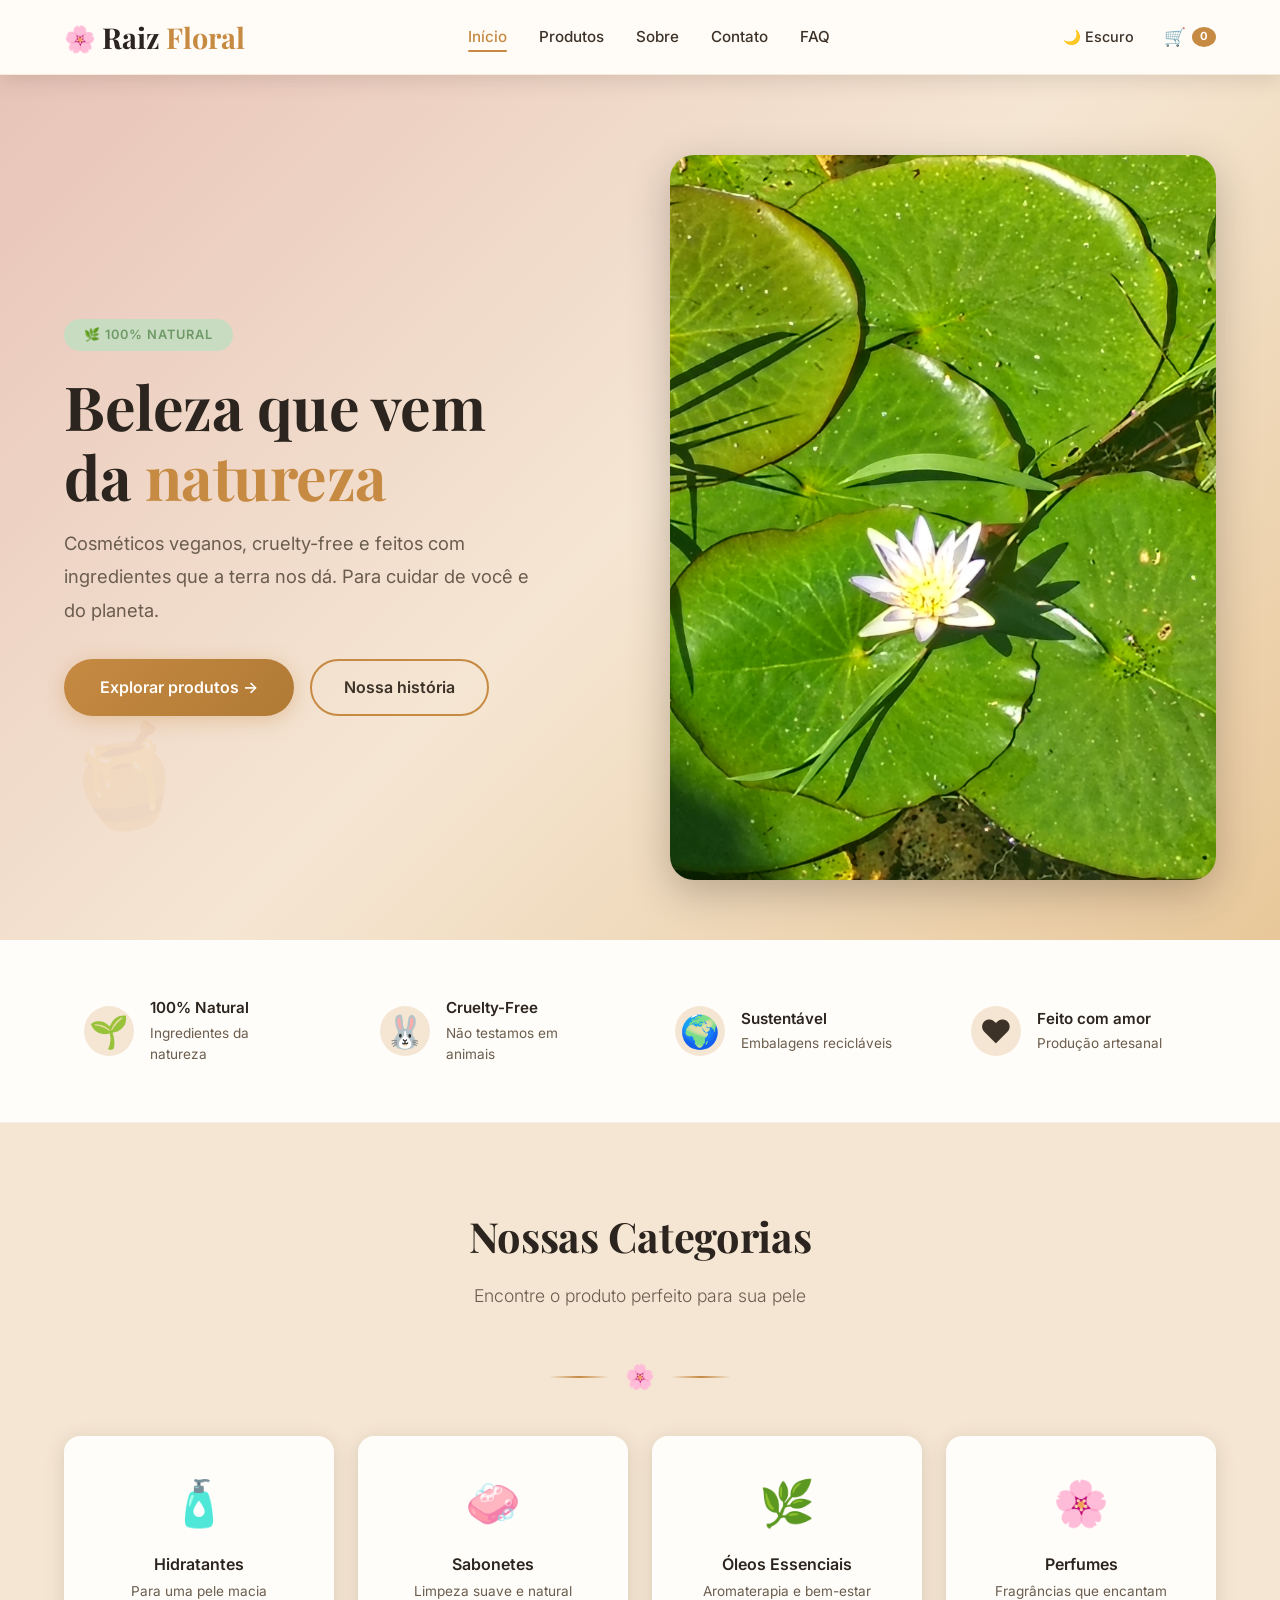
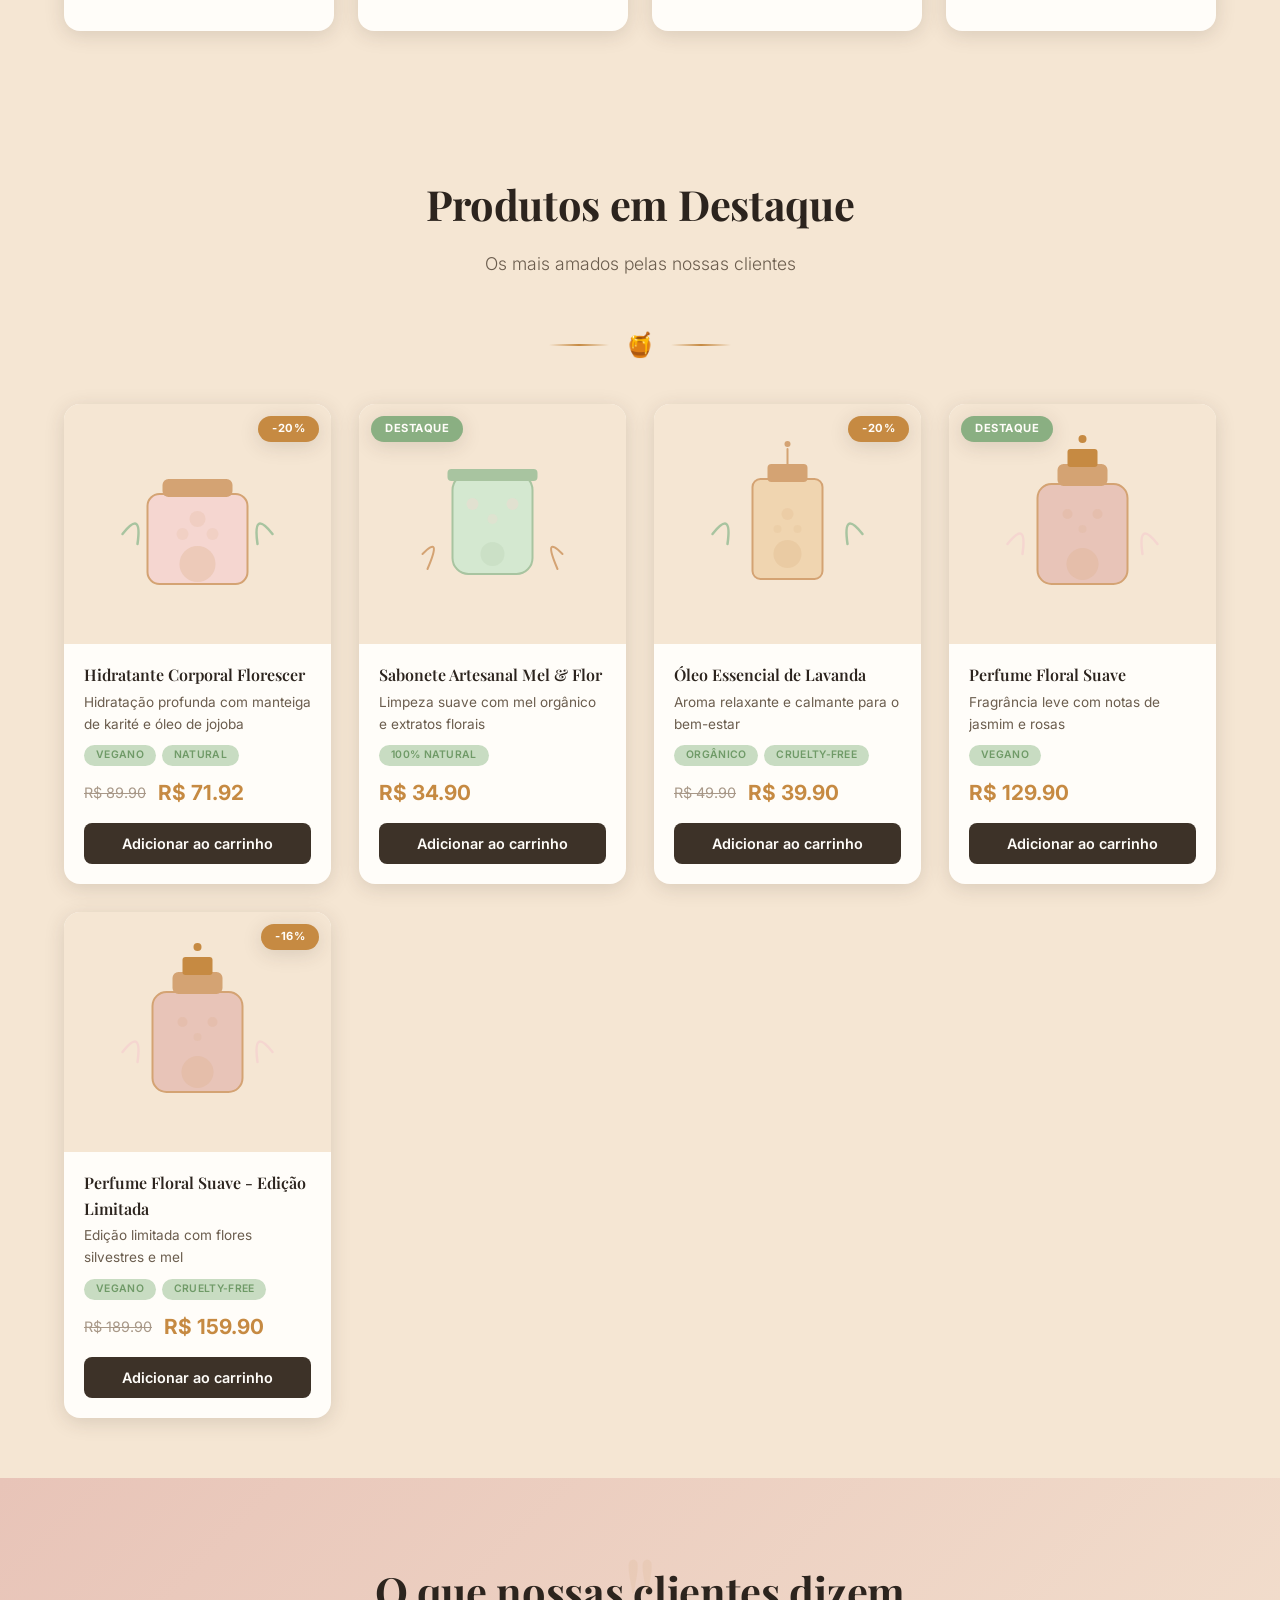
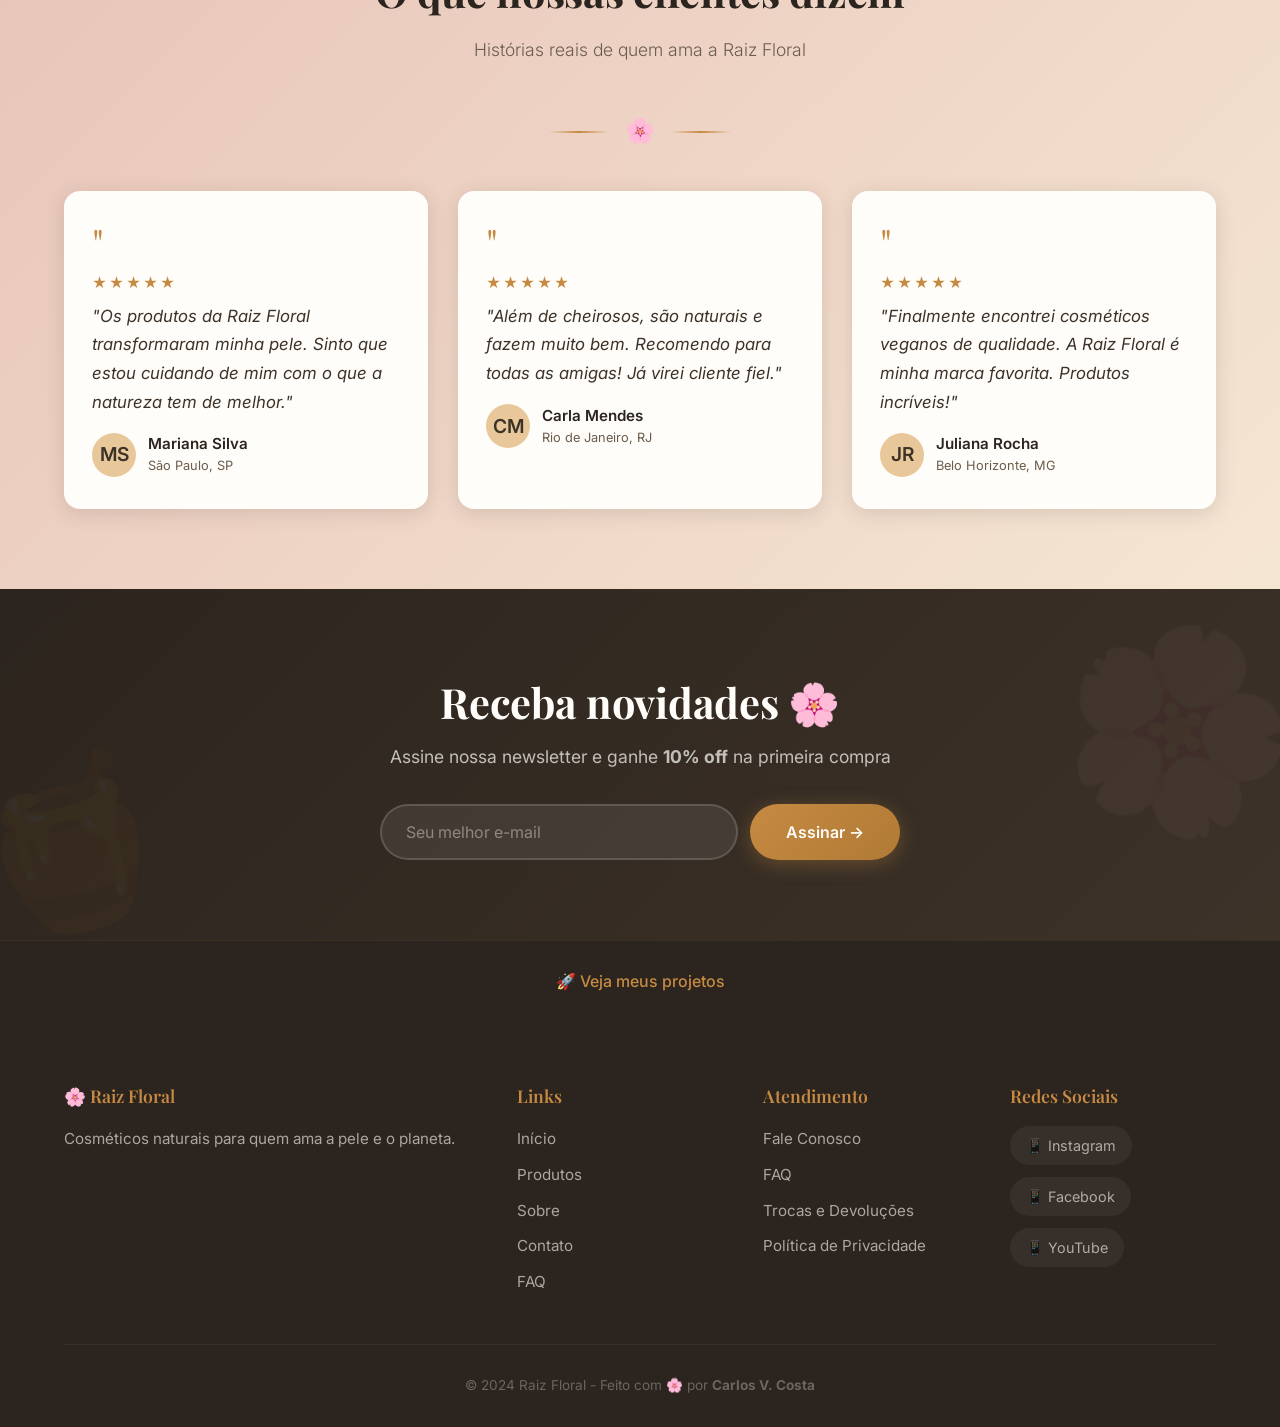
==== commit 582522ec: "Update image source and alt text in index.html" ====
--- a/index.html
+++ b/index.html
@@ -106,8 +106,8 @@
             </div>
             <div class="hero-imagem">
                 <img
-src="https://images.unsplash.com/photo-1596462502278-27e6d6d5ab9c?w=600&h=450&fit=crop&crop=center"
-alt="Cosméticos naturais com flores e elementos naturais Raiz Floral"
+src="IMG_20260827_105729889_SR.jpg"
+alt="Cosméticos naturais Raiz Floral"
 loading="lazy"
 >
             </div>
